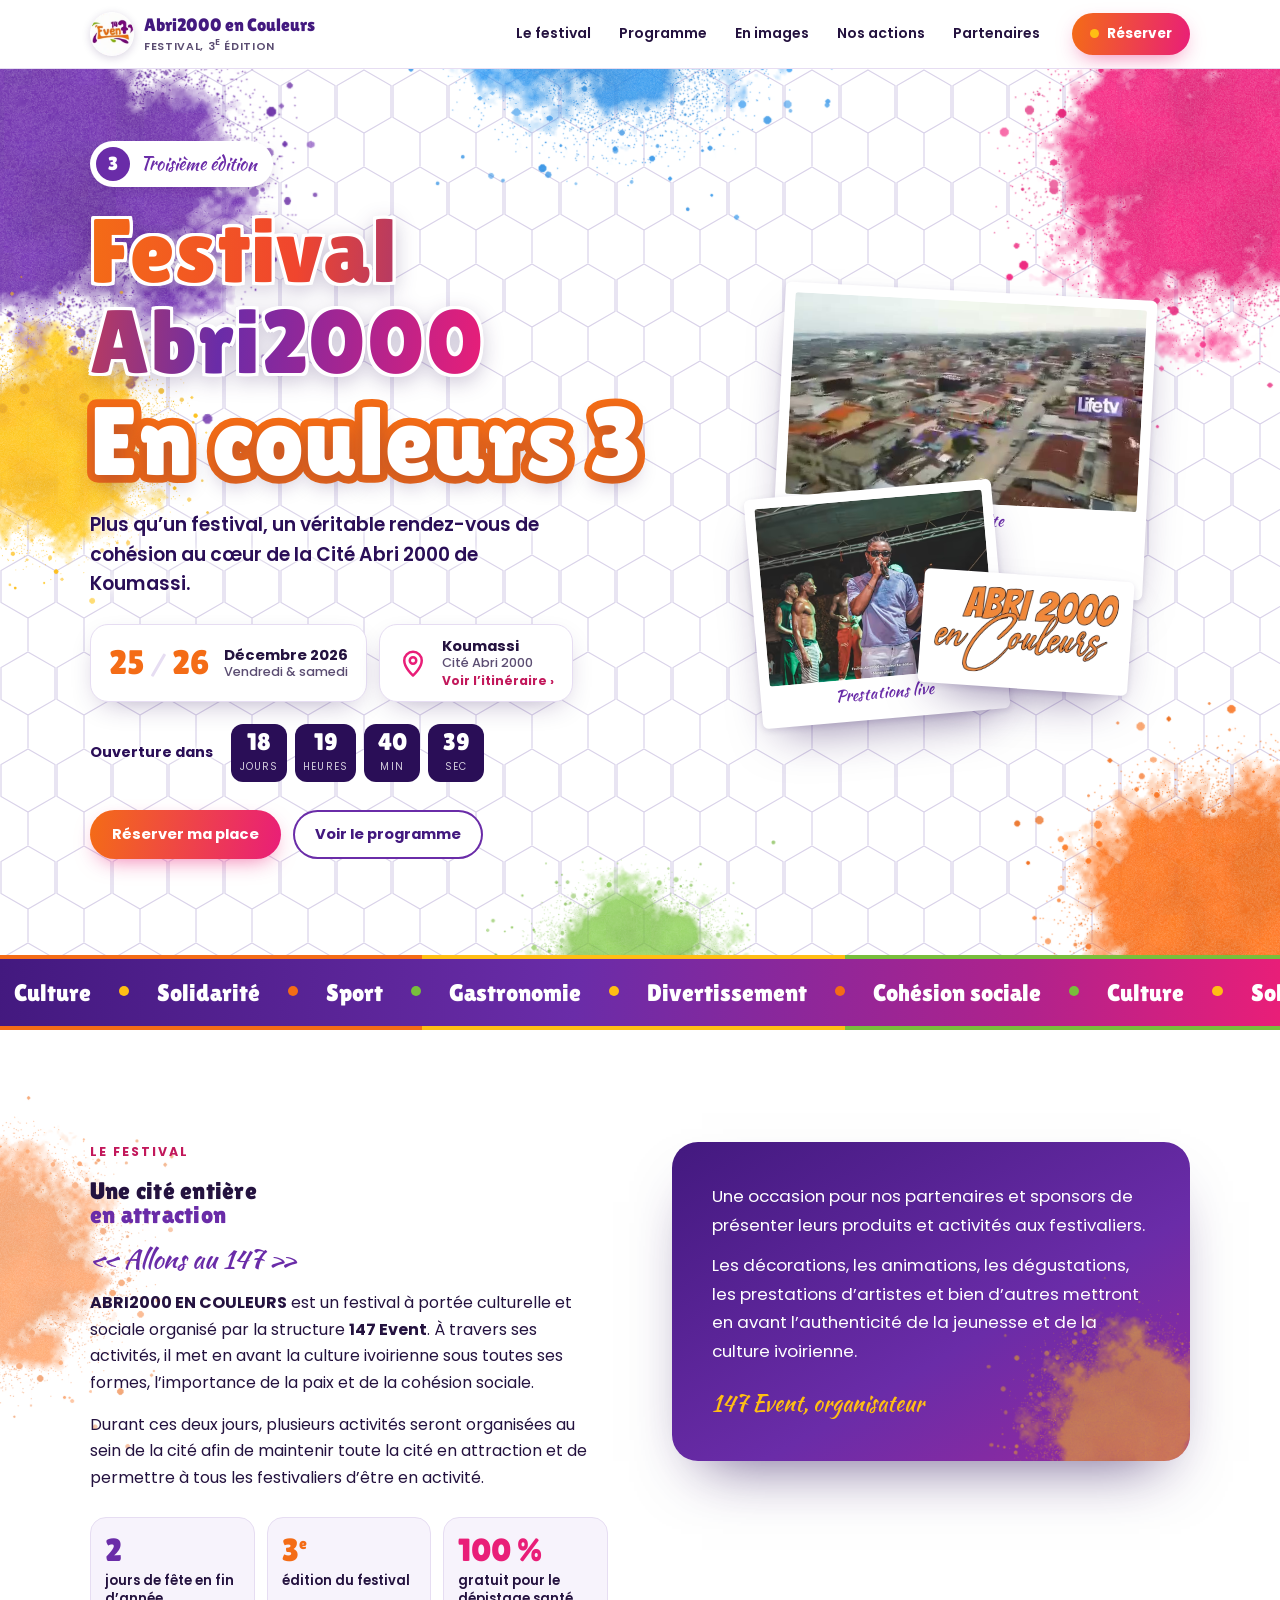
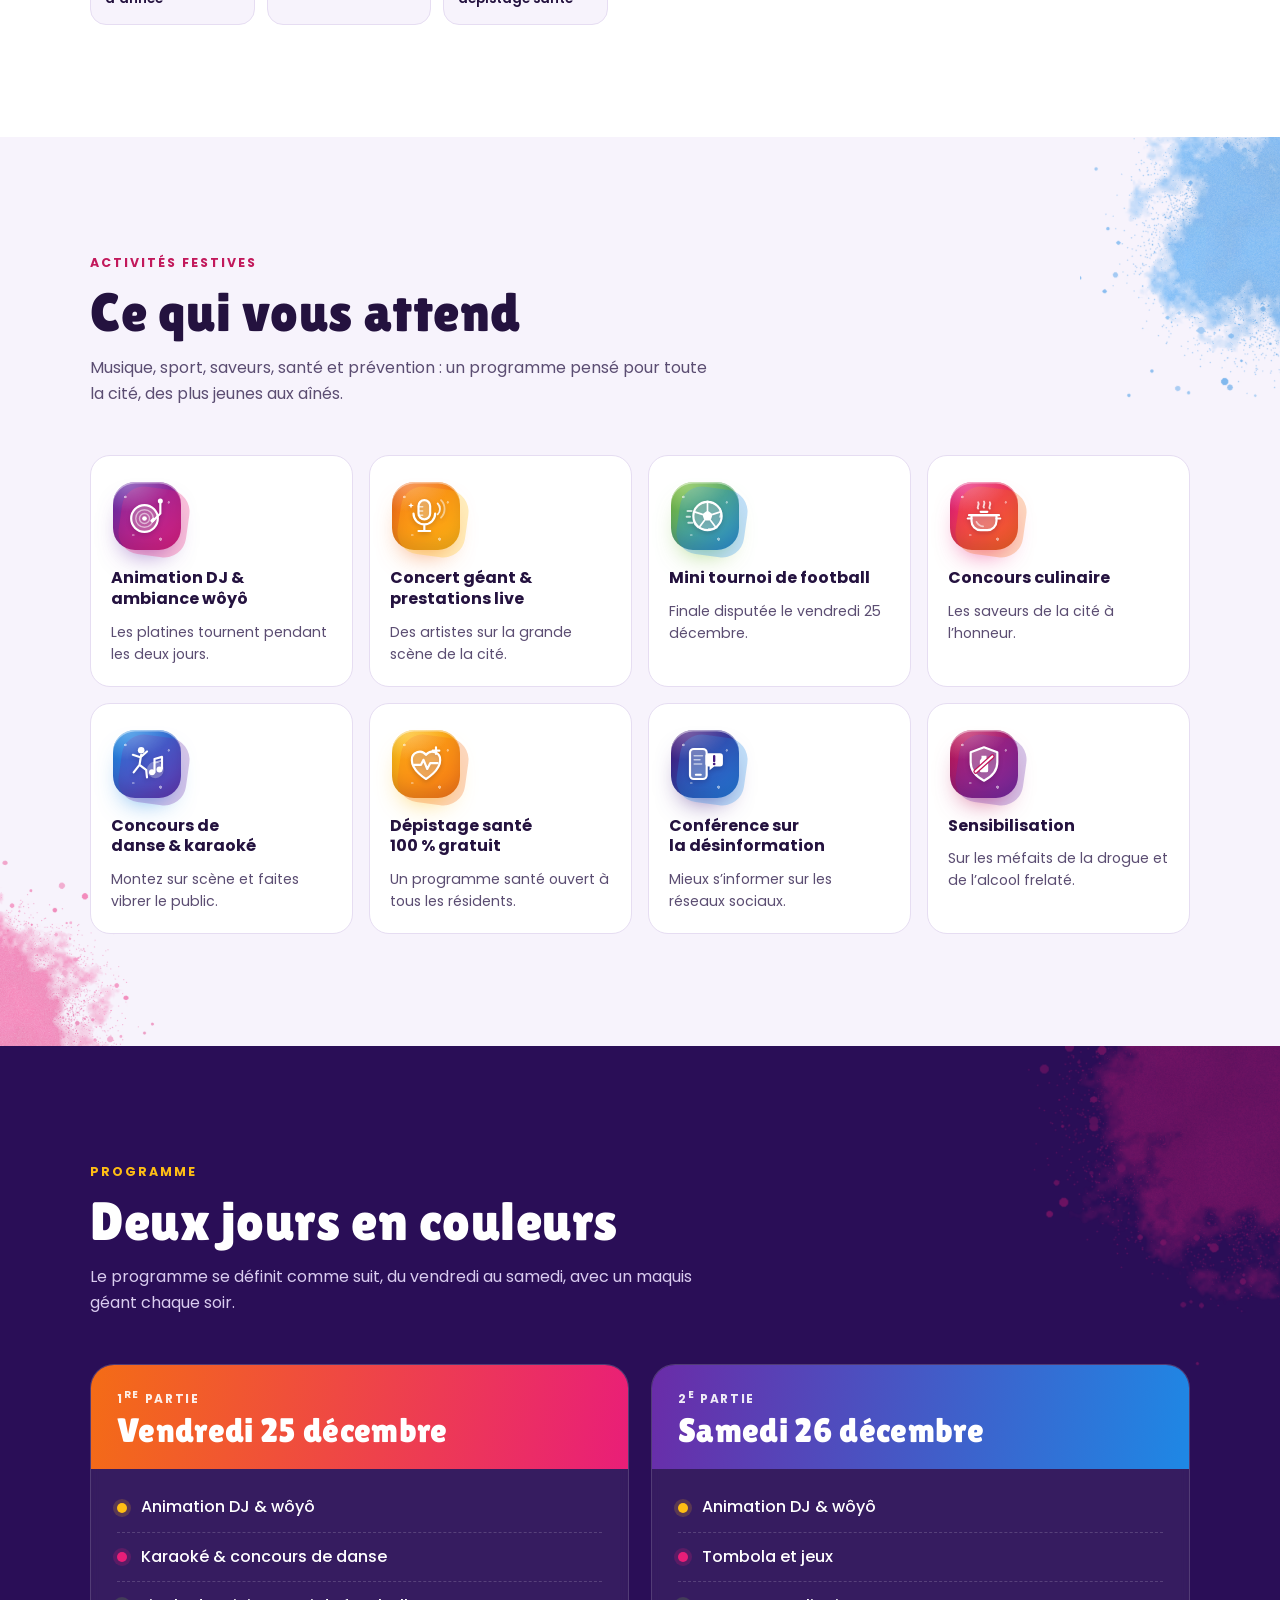
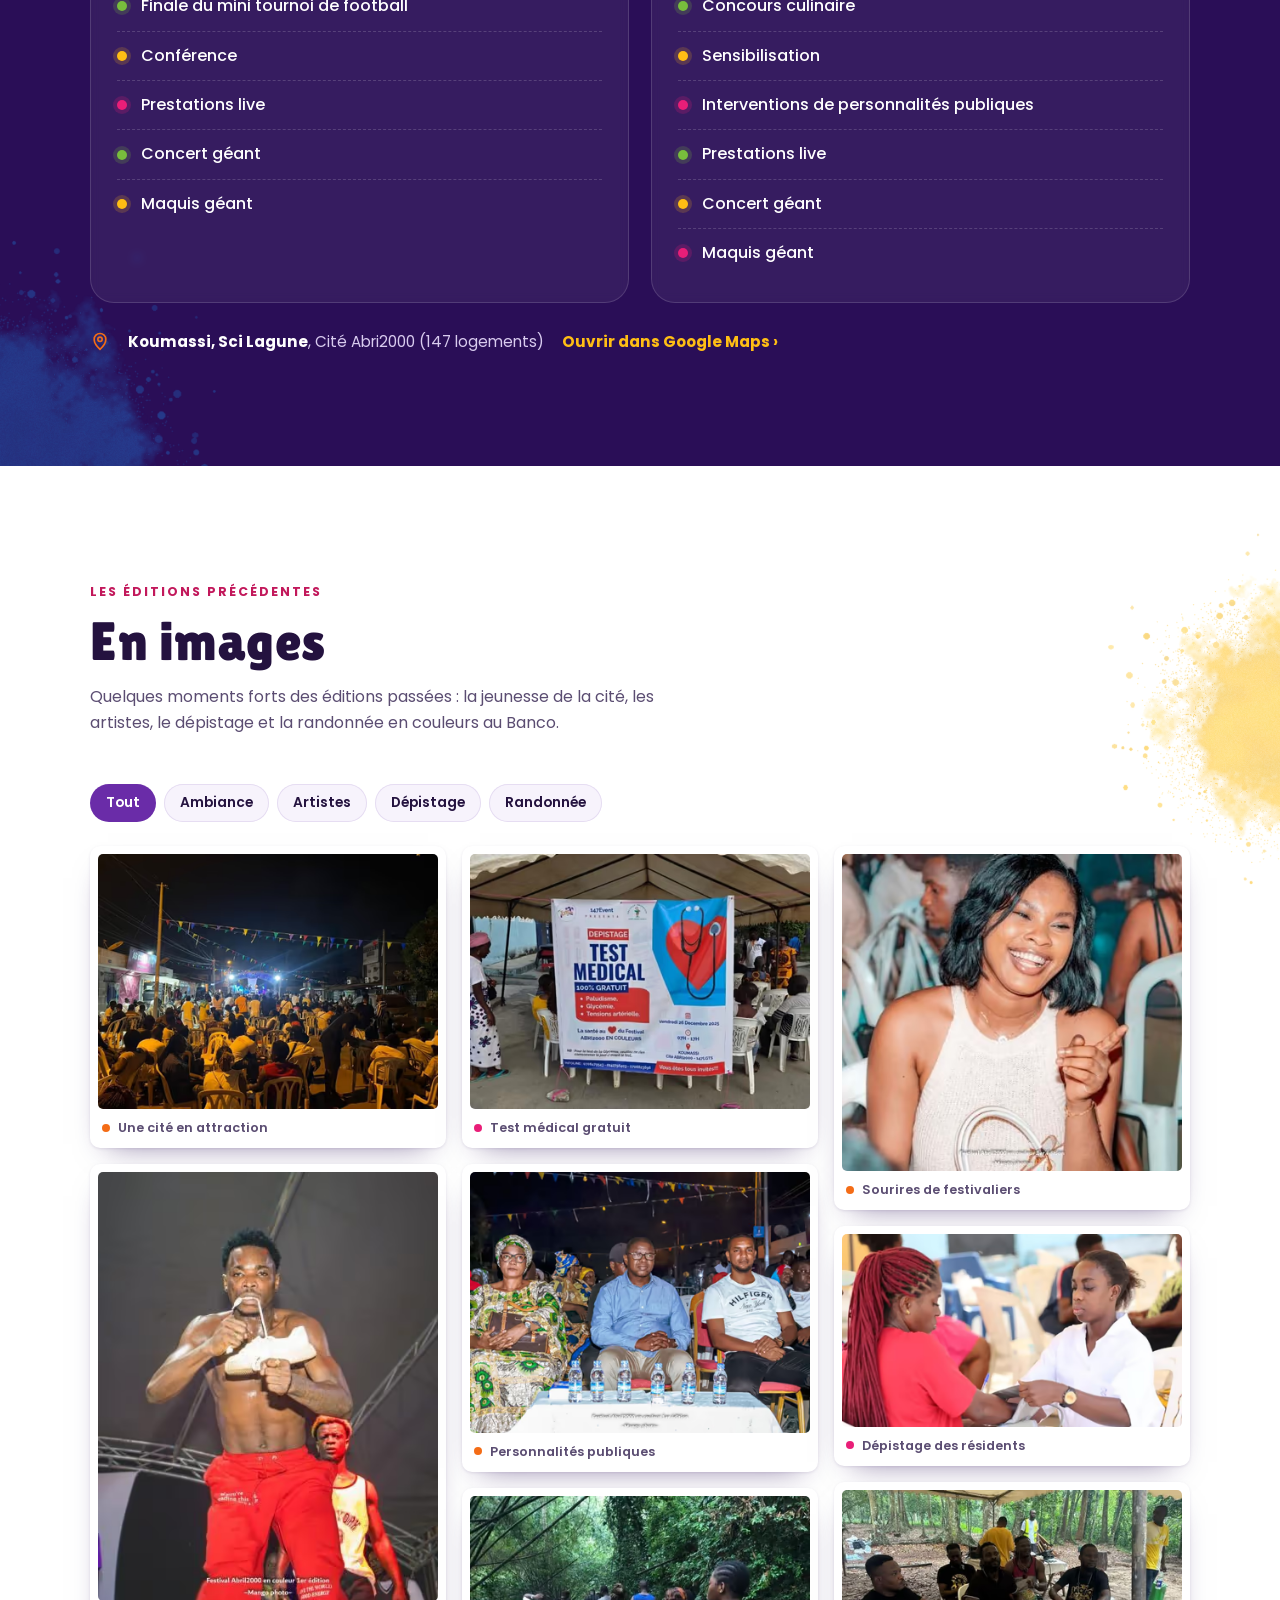
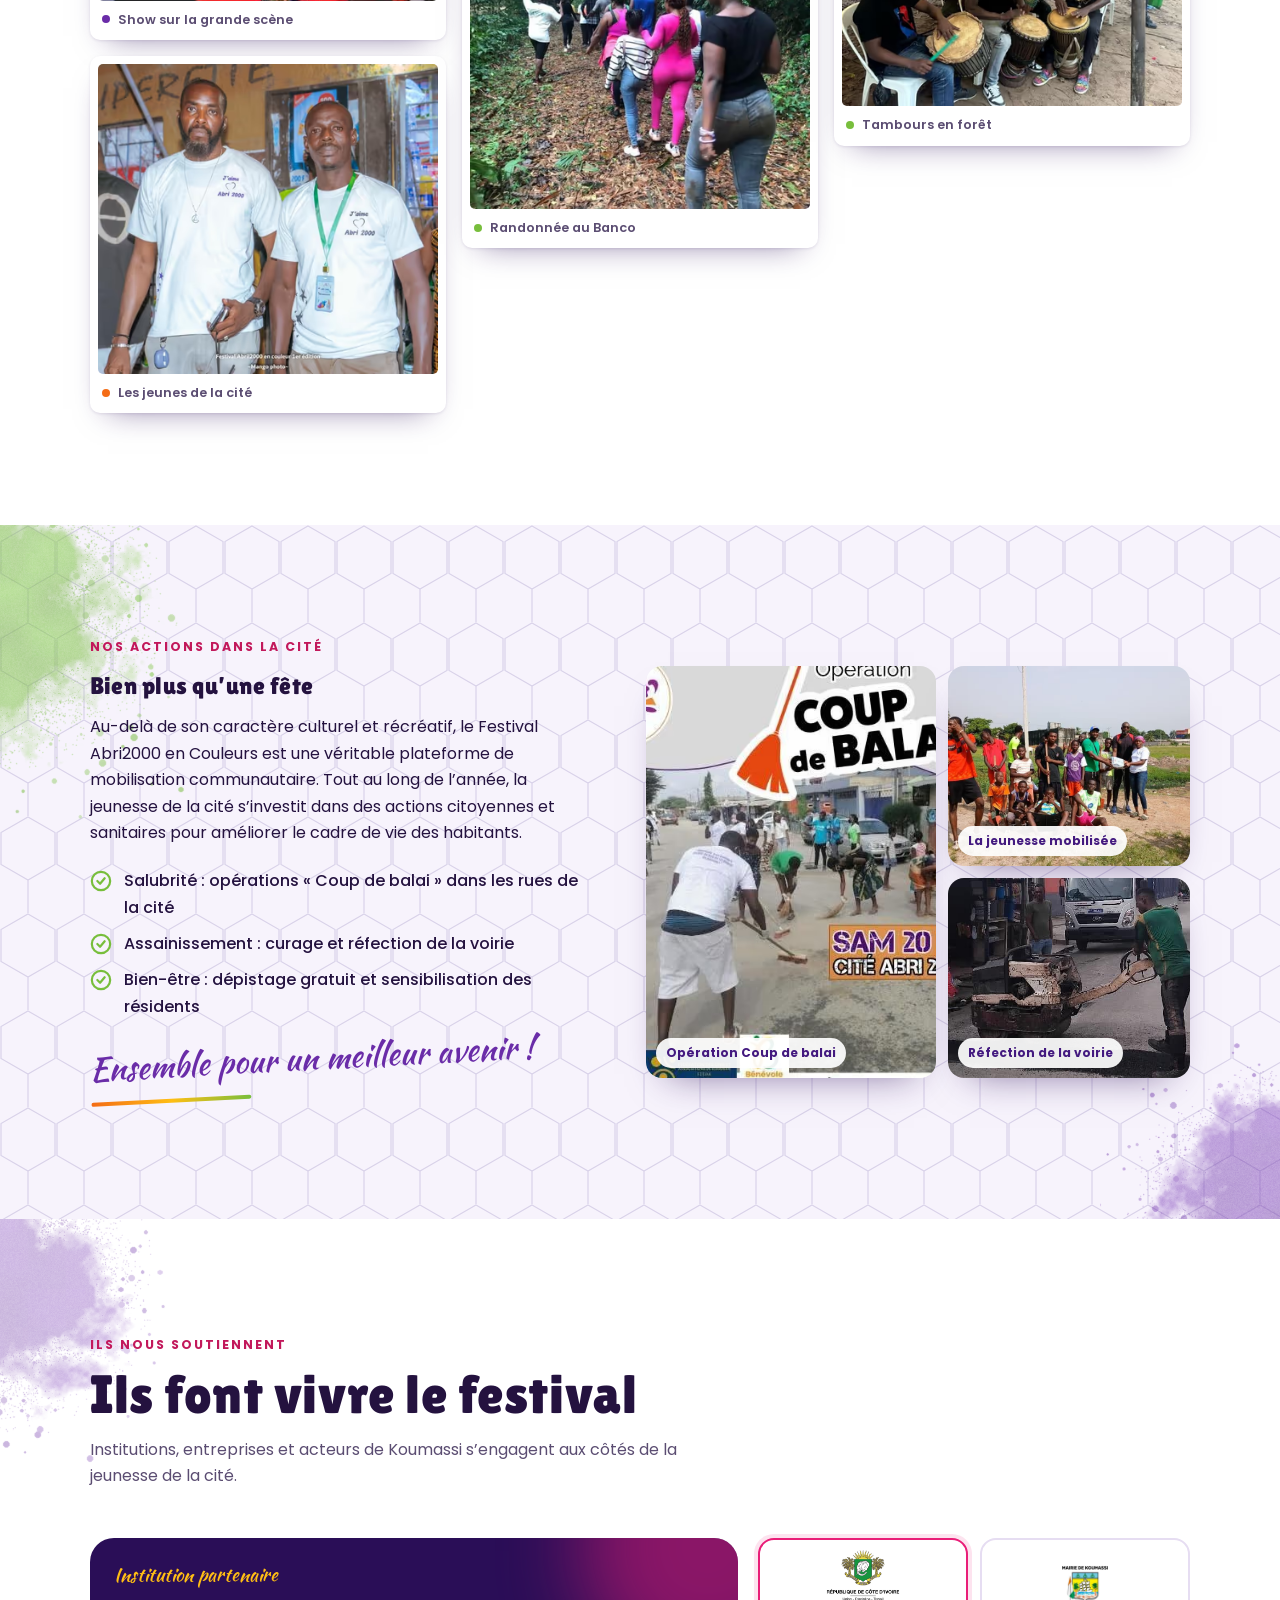
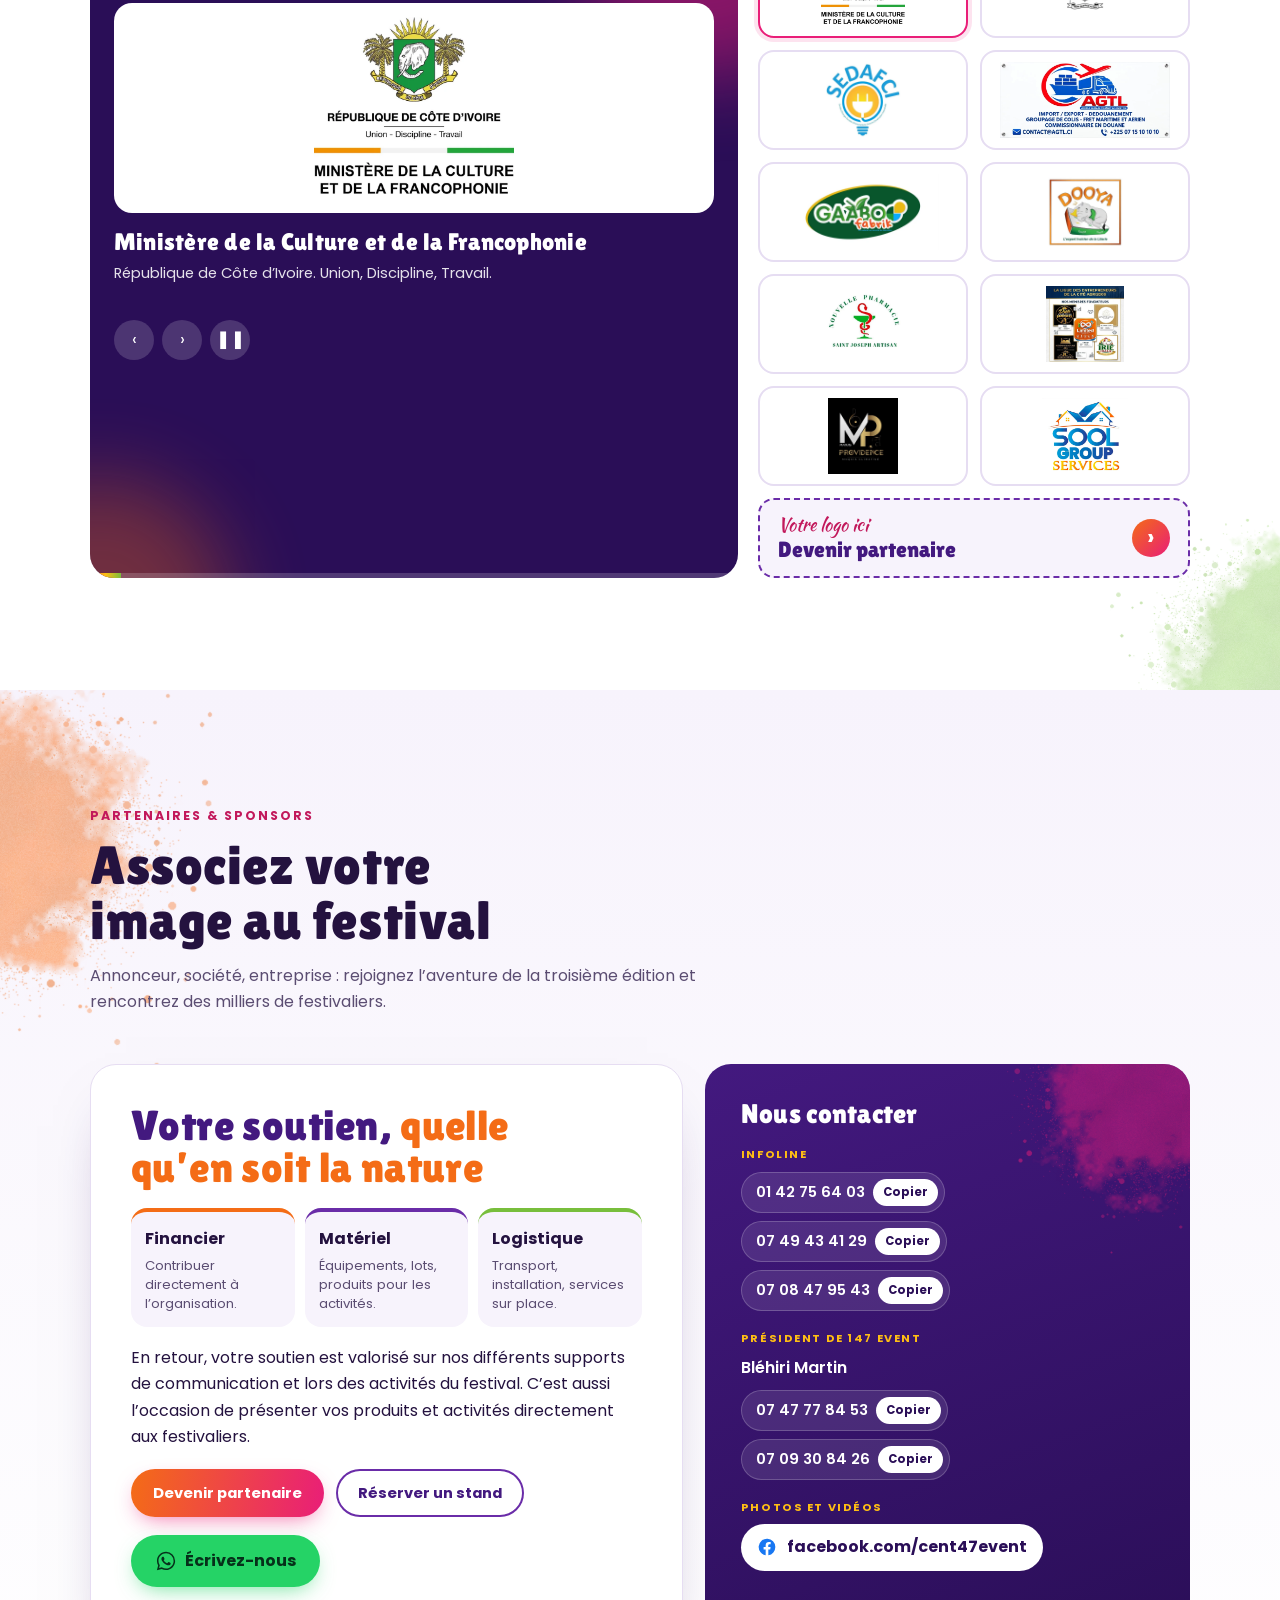
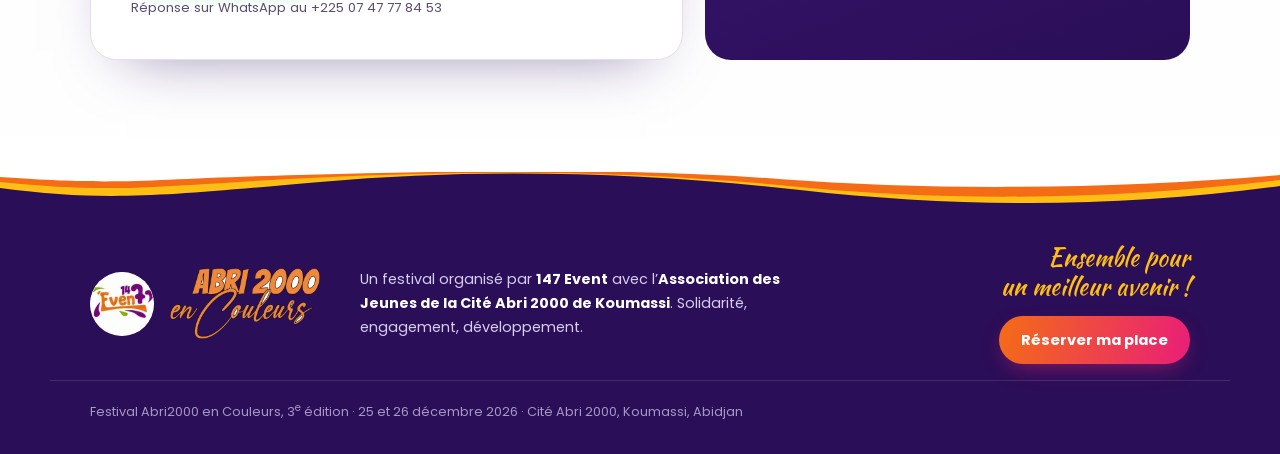
==== index.html @ 9f6d6be3 "Nouveau partenaire : SOOL Group Services Co-Authored-By: Claude Sonnet 5.5 <noreply@anthropic.com>" ====
<!doctype html>
<html lang="fr">
<head>
<meta charset="utf-8">
<meta name="viewport" content="width=device-width, initial-scale=1, viewport-fit=cover">
<title>Festival Abri2000 en Couleurs 3 | 25 et 26 décembre 2026, Koumassi</title>
<meta name="description" content="Festival Abri2000 en Couleurs, 3e édition : les 25 et 26 décembre 2026 à la Cité Abri 2000 de Koumassi. Concerts, DJ, football, concours culinaire, dépistage gratuit. Organisé par 147 Event.">
<meta name="theme-color" content="#2A0E57">
<link rel="canonical" href="https://abri2000encouleurs.org/">
<link rel="icon" href="favicon.ico" sizes="any">
<link rel="icon" type="image/png" sizes="32x32" href="favicon-32.png">
<link rel="apple-touch-icon" href="apple-touch-icon.png">
<meta property="og:type" content="website">
<meta property="og:locale" content="fr_FR">
<meta property="og:site_name" content="Festival Abri2000 en Couleurs">
<meta property="og:url" content="https://abri2000encouleurs.org/">
<meta property="og:title" content="Festival Abri2000 en Couleurs 3">
<meta property="og:description" content="25 et 26 décembre 2026, Cité Abri 2000, Koumassi. Plus qu’un festival, un véritable rendez-vous de cohésion.">
<meta property="og:image" content="https://abri2000encouleurs.org/og-image.jpg">
<meta property="og:image:width" content="1200">
<meta property="og:image:height" content="630">
<meta property="og:image:alt" content="Festival Abri2000 en Couleurs 3, les 25 et 26 décembre 2026 à Koumassi">
<meta name="twitter:card" content="summary_large_image">
<meta name="twitter:image" content="https://abri2000encouleurs.org/og-image.jpg">
<link rel="preload" as="image" href="assets/img/poudre-violet.avif" type="image/avif" fetchpriority="high">
<link rel="preload" href="assets/fonts/lilita-one-latin.woff2" as="font" type="font/woff2" crossorigin>
<script type="application/ld+json">
{
  "@context": "https://schema.org",
  "@type": "Event",
  "name": "Festival Abri2000 en Couleurs 3",
  "description": "Troisième édition du festival culturel et social de la Cité Abri 2000 de Koumassi : animation DJ, concert géant, mini tournoi de football, concours culinaire, dépistage santé gratuit, sensibilisation.",
  "startDate": "2026-12-25T00:00:00+00:00",
  "endDate": "2026-12-26T23:59:00+00:00",
  "eventStatus": "https://schema.org/EventScheduled",
  "eventAttendanceMode": "https://schema.org/OfflineEventAttendanceMode",
  "inLanguage": "fr",
  "url": "https://abri2000encouleurs.org/",
  "image": ["https://abri2000encouleurs.org/og-image.jpg", "https://abri2000encouleurs.org/assets/img/hero-foule.jpg"],
  "location": {
    "@type": "Place",
    "name": "Cité Abri 2000 (147 logements)",
    "hasMap": "https://maps.app.goo.gl/ezuLBU18LiKTqTJx5?g_st=atm",
    "address": {
      "@type": "PostalAddress",
      "streetAddress": "Sci Lagune, Cité Abri2000 (147 logements)",
      "addressLocality": "Koumassi, Abidjan",
      "addressCountry": "CI"
    }
  },
  "organizer": [
    {"@type": "Organization", "name": "147 Event", "url": "https://facebook.com/cent47event", "telephone": "+2250747778453"},
    {"@type": "Organization", "name": "Association des Jeunes de la Cité Abri 2000 de Koumassi"}
  ]
}
</script>
<link rel="stylesheet" href="assets/css/style.css?v=20261020">
</head>
<body>
<nav class="nav" aria-label="Navigation principale">
  <div class="enveloppe">
    <a class="marque" href="#accueil">
      <img src="assets/img/logo-147event-128.webp" alt="Logo 147 Event" width="44" height="44">
      <span>Abri2000 en Couleurs<small>Festival, 3<sup>e</sup> édition</small></span>
    </a>
    <div class="liens">
      <a href="#festival">Le festival</a>
      <a href="#programme">Programme</a>
      <a href="#images">En images</a>
      <a href="#actions">Nos actions</a>
      <a href="#soutiens">Partenaires</a>
    </div>
    <a class="bouton b-chaud b-reserver" href="#reserver" data-reserver><span class="point" aria-hidden="true"></span>Réserver</a>
    <button type="button" class="menu-burger" id="menu-burger" aria-label="Ouvrir le menu" aria-expanded="false" aria-controls="menu-mobile"><span></span><span></span><span></span></button>
  </div>
  <div class="menu-mobile" id="menu-mobile" hidden>
    <a href="#festival">Le festival</a>
    <a href="#programme">Programme</a>
    <a href="#images">En images</a>
    <a href="#actions">Nos actions</a>
    <a href="#soutiens">Partenaires</a>
  </div>
</nav>

<main>
<!-- ================= OUVERTURE ================= -->
<header class="ouverture hex" id="accueil">
  <div class="poudre p-violet" style="--t:560px;left:-220px;top:-180px"></div>
  <div class="poudre p-jaune" style="--t:340px;left:-120px;top:200px"></div>
  <div class="poudre p-bleu" style="--t:460px;left:30%;top:-300px;--o:.85"></div>
  <div class="poudre p-rose" style="--t:520px;right:-200px;top:-160px"></div>
  <div class="poudre p-orange" style="--t:480px;right:-200px;bottom:-200px"></div>
  <div class="poudre p-vert" style="--t:300px;left:38%;bottom:-170px;--o:.8"></div>

  <div class="enveloppe">
    <div class="gauche">
      <div class="edition"><b>3</b><span>Troisième édition</span></div>
      <h1>
        <span class="l1"><span class="degrade">Festival Abri2000</span></span>
        <span class="l2">En couleurs&nbsp;3</span>
      </h1>
      <p class="accroche">Plus qu’un festival, un véritable rendez-vous de cohésion au cœur de la Cité Abri 2000 de Koumassi.</p>
      <div class="quand">
        <div class="carte-date">
          <div class="jours">25<i>/</i>26</div>
          <div class="mois">Décembre 2026<small>Vendredi &amp; samedi</small></div>
        </div>
        <a class="carte-date carte-lieu" href="https://maps.app.goo.gl/ezuLBU18LiKTqTJx5?g_st=atm" target="_blank" rel="noopener" aria-label="Koumassi, Cité Abri 2000, voir l’itinéraire sur Google Maps">
          <svg aria-hidden="true" viewBox="0 0 24 24" width="30" height="30" fill="none" stroke="#E91E78" stroke-width="2" stroke-linecap="round" stroke-linejoin="round"><path d="M12 22s7-6.2 7-12a7 7 0 1 0-14 0c0 5.8 7 12 7 12z"/><circle cx="12" cy="10" r="2.6"/></svg>
          <div class="mois">Koumassi<small>Cité Abri 2000</small><span class="itineraire">Voir l’itinéraire ›</span></div>
        </a>
      </div>
      <div class="rebours" id="rebours" aria-live="polite">
        <span>Ouverture dans</span>
        <ol>
          <li><b data-u="j">0</b><span>jours</span></li>
          <li><b data-u="h">0</b><span>heures</span></li>
          <li><b data-u="m">0</b><span>min</span></li>
          <li><b data-u="s">0</b><span>sec</span></li>
        </ol>
      </div>
      <div class="actions-ouverture">
        <a class="bouton b-chaud" href="#reserver" data-reserver>Réserver ma place</a>
        <a class="bouton b-clair" href="#programme">Voir le programme</a>
      </div>
    </div>

    <div class="tirages" aria-hidden="false">
      <figure class="tirage t1">
        <video class="video-tirage" src="assets/video/festival-ambiance.mp4" poster="assets/video/festival-ambiance-poster.jpg" width="626" height="360" autoplay muted loop playsinline preload="auto" disablepictureinpicture aria-label="La Cité Abri 2000 de Koumassi en images"></video>
        <figcaption>La cité en fête</figcaption>
      </figure>
      <figure class="tirage t2">
        <picture><source type="image/avif" srcset="assets/img/artiste-scene-400.avif 400w, assets/img/artiste-scene-800.avif 800w, assets/img/artiste-scene-1080.avif 1080w" sizes="(max-width: 480px) 60vw, 320px"><source type="image/webp" srcset="assets/img/artiste-scene-400.webp 400w, assets/img/artiste-scene-800.webp 800w, assets/img/artiste-scene-1080.webp 1080w" sizes="(max-width: 480px) 60vw, 320px"><img decoding="async" src="assets/img/artiste-scene.jpg" alt="Un artiste en prestation live sur la scène du festival" width="1080" height="810" loading="lazy"></picture>
        <figcaption>Prestations live</figcaption>
      </figure>
      <figure class="tirage t3">
        <img src="assets/img/logo-abri2000-480.webp" alt="Logo Abri 2000 en Couleurs" width="480" height="228" loading="lazy" decoding="async">
      </figure>
    </div>
  </div>
</header>

<div class="bandeau" aria-label="Les valeurs du festival">
  <div class="piste">
    <p><span>Culture</span><span>Solidarité</span><span>Sport</span><span>Gastronomie</span><span>Divertissement</span><span>Cohésion sociale</span></p>
    <p aria-hidden="true"><span>Culture</span><span>Solidarité</span><span>Sport</span><span>Gastronomie</span><span>Divertissement</span><span>Cohésion sociale</span></p>
  </div>
</div>

<!-- ================= LE FESTIVAL ================= -->
<section class="bloc festival" id="festival">
  <div class="poudre p-orange" style="--t:380px;left:-200px;top:40px;--o:.6"></div>
  <div class="enveloppe">
    <div class="texte">
      <span class="surtitre">Le festival</span>
      <h2>Une cité entière<br><span style="color:var(--violet)">en attraction</span></h2>
      <p class="nom-evenement">« Allons au 147 »</p>
      <p><strong>ABRI2000 EN COULEURS</strong> est un festival à portée culturelle et sociale organisé par la structure <strong>147 Event</strong>. À travers ses activités, il met en avant la culture ivoirienne sous toutes ses formes, l’importance de la paix et de la cohésion sociale.</p>
      <p>Durant ces deux jours, plusieurs activités seront organisées au sein de la cité afin de maintenir toute la cité en attraction et de permettre à tous les festivaliers d’être en activité.</p>
      <div class="reperes">
        <div class="repere"><b>2</b><span>jours de fête en fin d’année</span></div>
        <div class="repere"><b>3<sup style="font-size:.5em">e</sup></b><span>édition du festival</span></div>
        <div class="repere"><b>100&nbsp;%</b><span>gratuit pour le dépistage santé</span></div>
      </div>
    </div>
    <aside class="citation">
      <div class="poudre p-jaune"></div>
      <blockquote>
        <p>Une occasion pour nos partenaires et sponsors de présenter leurs produits et activités aux festivaliers.</p>
        <p>Les décorations, les animations, les dégustations, les prestations d’artistes et bien d’autres mettront en avant l’authenticité de la jeunesse et de la culture ivoirienne.</p>
      </blockquote>
      <cite>147 Event, organisateur</cite>
    </aside>
  </div>
</section>

<!-- ================= ACTIVITÉS ================= -->
<section class="bloc activites hex" id="activites">
  <div class="poudre p-bleu" style="--t:420px;right:-220px;top:-120px;--o:.55"></div>
  <div class="poudre p-rose" style="--t:360px;left:-200px;bottom:-160px;--o:.5"></div>
  <div class="enveloppe">
    <div class="entete">
      <span class="surtitre">Activités festives</span>
      <h2>Ce qui vous attend</h2>
      <p>Musique, sport, saveurs, santé et prévention : un programme pensé pour toute la cité, des plus jeunes aux aînés.</p>
    </div>
    <div class="grille-activites">
      <article class="activite"><div class="pastille" style="--c1:var(--violet);--c2:var(--rose)"><svg viewBox="0 0 48 48" aria-hidden="true"><circle cx="21" cy="27" r="16" fill="#fff" fill-opacity=".28"/><circle cx="21" cy="27" r="16" fill="none" stroke="#fff" stroke-width="2.6" stroke-linecap="round" stroke-linejoin="round"/><circle cx="21" cy="27" r="10.5" fill="none" stroke="#fff" stroke-opacity=".55" stroke-width="1.6"/><circle cx="21" cy="27" r="6" fill="none" stroke="#fff" stroke-opacity=".55" stroke-width="1.6"/><circle cx="21" cy="27" r="2.8" fill="#fff"/><path d="M40 6v15l-9 9" fill="none" stroke="#fff" stroke-width="2.6" stroke-linecap="round" stroke-linejoin="round"/><circle cx="40" cy="6" r="3" fill="#fff"/><rect x="28" y="27" width="6" height="4" rx="1.2" transform="rotate(-45 31 29)" fill="#fff"/></svg></div><h3>Animation DJ &amp; ambiance wôyô</h3><p>Les platines tournent pendant les deux jours.</p></article>
      <article class="activite"><div class="pastille" style="--c1:var(--orange);--c2:var(--jaune)"><svg viewBox="0 0 48 48" aria-hidden="true"><rect x="15" y="5" width="14" height="23" rx="7" fill="#fff" fill-opacity=".28"/><rect x="15" y="5" width="14" height="23" rx="7" fill="none" stroke="#fff" stroke-width="2.6" stroke-linecap="round" stroke-linejoin="round"/><path d="M15 13h5M15 18h5M15 23h5" stroke="#fff" stroke-opacity=".7" stroke-width="1.8" stroke-linecap="round"/><path d="M9 21a13 13 0 0 0 26 0M22 34v8M15 42h14" fill="none" stroke="#fff" stroke-width="2.6" stroke-linecap="round" stroke-linejoin="round"/><path d="M38 9a9 9 0 0 1 0 13" fill="none" stroke="#fff" stroke-width="2.2" stroke-linecap="round" stroke-opacity=".85"/><path d="M42 5a15 15 0 0 1 0 21" fill="none" stroke="#fff" stroke-width="2.2" stroke-linecap="round" stroke-opacity=".5"/><path d="M6 8l1 2.4 2.4 1-2.4 1L6 15l-1-2.6-2.4-1 2.4-1z" fill="#fff"/></svg></div><h3>Concert géant &amp; prestations live</h3><p>Des artistes sur la grande scène de la cité.</p></article>
      <article class="activite"><div class="pastille" style="--c1:var(--vert);--c2:var(--bleu)"><svg viewBox="0 0 48 48" aria-hidden="true"><circle cx="27" cy="24" r="17" fill="#fff" fill-opacity=".28"/><path d="M27 17.5l6.2 4.5-2.4 7.3h-7.6l-2.4-7.3z" fill="#fff"/><path d="M27 17.5V7.6M33.2 22l9.3-3M30.8 29.3l5.8 8M23.2 29.3l-5.8 8M20.8 22l-9.3-3" fill="none" stroke="#fff" stroke-width="2" stroke-linecap="round"/><path d="M22 7.9l5-1.5 5 1.5M41.6 15l1.9 5-1.4 5.1M38.4 37.7l-4.8 2.3-5.2-.4M15.6 37.7l-3.7-3.8-1.6-4.9" fill="none" stroke="#fff" stroke-width="2" stroke-linecap="round" stroke-opacity=".8"/><circle cx="27" cy="24" r="17" fill="none" stroke="#fff" stroke-width="2.6" stroke-linecap="round" stroke-linejoin="round"/><path d="M3 18h5M2 25h4M4 32h5" stroke="#fff" stroke-width="2.4" stroke-linecap="round" stroke-opacity=".7"/></svg></div><h3>Mini tournoi de football</h3><p>Finale disputée le vendredi 25 décembre.</p></article>
      <article class="activite"><div class="pastille" style="--c1:var(--rose);--c2:var(--orange)"><svg viewBox="0 0 48 48" aria-hidden="true"><path d="M9 23h30v7a11 11 0 0 1-11 11h-8A11 11 0 0 1 9 30z" fill="#fff" fill-opacity=".28"/><path d="M9 23h30v7a11 11 0 0 1-11 11h-8A11 11 0 0 1 9 30z" fill="none" stroke="#fff" stroke-width="2.6" stroke-linecap="round" stroke-linejoin="round"/><path d="M6 23h36M9 27H4.5M39 27h4.5M20 19h8" fill="none" stroke="#fff" stroke-width="2.6" stroke-linecap="round" stroke-linejoin="round"/><path d="M17 15c-2.2-2.2 2.2-4.2 0-7.4M24 14c-2.2-2.2 2.2-4.2 0-7.4M31 15c-2.2-2.2 2.2-4.2 0-7.4" fill="none" stroke="#fff" stroke-width="2.2" stroke-linecap="round" stroke-opacity=".8"/><path d="M15 31c1.5 3 4 5 8 5.5" fill="none" stroke="#fff" stroke-opacity=".6" stroke-width="2" stroke-linecap="round"/></svg></div><h3>Concours culinaire</h3><p>Les saveurs de la cité à l’honneur.</p></article>
      <article class="activite"><div class="pastille" style="--c1:var(--bleu);--c2:var(--violet)"><svg viewBox="0 0 48 48" aria-hidden="true"><circle cx="34" cy="31" r="10" fill="#fff" fill-opacity=".28"/><circle cx="17" cy="7.5" r="4" fill="#fff"/><path d="M17 13l-2 12-7 9M15 25l8 6 1 9M7 13l9 3 8-7" fill="none" stroke="#fff" stroke-width="2.6" stroke-linecap="round" stroke-linejoin="round"/><path d="M33 34V18l9-2.5v14" fill="none" stroke="#fff" stroke-width="2.6" stroke-linecap="round" stroke-linejoin="round"/><circle cx="30" cy="34" r="3.6" fill="#fff"/><circle cx="39" cy="30.5" r="3.6" fill="#fff"/><path d="M33 22.5l9-2.5" stroke="#fff" stroke-width="2.2" stroke-opacity=".6" stroke-linecap="round"/></svg></div><h3>Concours de danse &amp; karaoké</h3><p>Montez sur scène et faites vibrer le public.</p></article>
      <article class="activite"><div class="pastille" style="--c1:var(--jaune);--c2:var(--orange)"><svg viewBox="0 0 48 48" aria-hidden="true"><path d="M24 42S7 32 7 19.5A9.5 9.5 0 0 1 24 13a9.5 9.5 0 0 1 17 6.5C41 32 24 42 24 42z" fill="#fff" fill-opacity=".28"/><path d="M24 42S7 32 7 19.5A9.5 9.5 0 0 1 24 13a9.5 9.5 0 0 1 17 6.5C41 32 24 42 24 42z" fill="none" stroke="#fff" stroke-width="2.6" stroke-linecap="round" stroke-linejoin="round"/><path d="M10 25h8l3-6 4.5 11 3.5-7h9" fill="none" stroke="#fff" stroke-width="2.6" stroke-linecap="round" stroke-linejoin="round"/><path d="M36 4v8M32 8h8" stroke="#fff" stroke-width="2.6" stroke-linecap="round"/></svg></div><h3>Dépistage santé 100&nbsp;% gratuit</h3><p>Un programme santé ouvert à tous les résidents.</p></article>
      <article class="activite"><div class="pastille" style="--c1:var(--violet-profond);--c2:var(--bleu)"><svg viewBox="0 0 48 48" aria-hidden="true"><rect x="6" y="6" width="20" height="36" rx="4.5" fill="#fff" fill-opacity=".28"/><rect x="6" y="6" width="20" height="36" rx="4.5" fill="none" stroke="#fff" stroke-width="2.6" stroke-linecap="round" stroke-linejoin="round"/><path d="M13 37h6" stroke="#fff" stroke-width="2.4" stroke-linecap="round"/><path d="M11 14h10M11 19h7M11 24h9" stroke="#fff" stroke-opacity=".6" stroke-width="1.8" stroke-linecap="round"/><path d="M28 11h14a3.5 3.5 0 0 1 3.5 3.5v9A3.5 3.5 0 0 1 42 27h-7l-5.5 4.5V27H28a3.5 3.5 0 0 1-3.5-3.5v-9A3.5 3.5 0 0 1 28 11z" fill="#fff"/><path d="M35 14.5v6" style="stroke:var(--c1)" stroke-width="2.8" stroke-linecap="round"/><circle cx="35" cy="24" r="1.6" style="fill:var(--c1)"/></svg></div><h3>Conférence sur la désinformation</h3><p>Mieux s’informer sur les réseaux sociaux.</p></article>
      <article class="activite"><div class="pastille" style="--c1:#C2185B;--c2:var(--violet)"><svg viewBox="0 0 48 48" aria-hidden="true"><path d="M24 4l16 6v12c0 10.5-7 17.5-16 22-9-4.5-16-11.5-16-22V10z" fill="#fff" fill-opacity=".28"/><path d="M24 4l16 6v12c0 10.5-7 17.5-16 22-9-4.5-16-11.5-16-22V10z" fill="none" stroke="#fff" stroke-width="2.6" stroke-linecap="round" stroke-linejoin="round"/><path d="M21 14h6v3l2 3v12a2 2 0 0 1-2 2h-6a2 2 0 0 1-2-2V20l2-3z" fill="#fff"/><path d="M14 33L34 15" stroke="#fff" stroke-width="5.5" stroke-linecap="round" style="stroke:var(--c1)"/><path d="M14 33L34 15" stroke="#fff" stroke-width="2.6" stroke-linecap="round"/></svg></div><h3>Sensibilisation</h3><p>Sur les méfaits de la drogue et de l’alcool frelaté.</p></article>
    </div>
  </div>
</section>

<!-- ================= PROGRAMME ================= -->
<section class="bloc programme" id="programme">
  <div class="poudre p-rose" style="--t:520px;right:-240px;top:-200px;--o:.35"></div>
  <div class="poudre p-bleu" style="--t:460px;left:-240px;bottom:-220px;--o:.35"></div>
  <div class="enveloppe">
    <div class="entete">
      <span class="surtitre">Programme</span>
      <h2>Deux jours en couleurs</h2>
      <p>Le programme se définit comme suit, du vendredi au samedi, avec un maquis géant chaque soir.</p>
    </div>
    <div class="jours">
      <article class="jour">
        <header><small>1<sup>re</sup> partie</small><h3>Vendredi 25 décembre</h3></header>
        <ul>
          <li>Animation DJ &amp; wôyô</li>
          <li>Karaoké &amp; concours de danse</li>
          <li>Finale du mini tournoi de football</li>
          <li>Conférence</li>
          <li>Prestations live</li>
          <li>Concert géant</li>
          <li>Maquis géant</li>
        </ul>
      </article>
      <article class="jour">
        <header><small>2<sup>e</sup> partie</small><h3>Samedi 26 décembre</h3></header>
        <ul>
          <li>Animation DJ &amp; wôyô</li>
          <li>Tombola et jeux</li>
          <li>Concours culinaire</li>
          <li>Sensibilisation</li>
          <li>Interventions de personnalités publiques</li>
          <li>Prestations live</li>
          <li>Concert géant</li>
          <li>Maquis géant</li>
        </ul>
      </article>
    </div>
    <p class="lieu">
      <svg aria-hidden="true" viewBox="0 0 24 24" fill="none" stroke="currentColor" stroke-width="2" stroke-linecap="round" stroke-linejoin="round"><path d="M12 22s7-6.2 7-12a7 7 0 1 0-14 0c0 5.8 7 12 7 12z"/><circle cx="12" cy="10" r="2.6"/></svg>
      <span><b>Koumassi, Sci Lagune</b>, Cité Abri2000 (147 logements)</span> <a class="lien-carte" href="https://maps.app.goo.gl/ezuLBU18LiKTqTJx5?g_st=atm" target="_blank" rel="noopener">Ouvrir dans Google Maps ›</a>
    </p>
  </div>
</section>

<!-- ================= EN IMAGES ================= -->
<section class="bloc galerie" id="images">
  <div class="poudre p-jaune" style="--t:380px;right:-200px;top:60px;--o:.55"></div>
  <div class="enveloppe">
    <div class="entete">
      <span class="surtitre">Les éditions précédentes</span>
      <h2>En images</h2>
      <p>Quelques moments forts des éditions passées : la jeunesse de la cité, les artistes, le dépistage et la randonnée en couleurs au Banco.</p>
    </div>
    <div class="filtres" role="group" aria-label="Filtrer les photos">
      <button type="button" data-f="tout" aria-pressed="true">Tout</button>
      <button type="button" data-f="ambiance" aria-pressed="false">Ambiance</button>
      <button type="button" data-f="artistes" aria-pressed="false">Artistes</button>
      <button type="button" data-f="sante" aria-pressed="false">Dépistage</button>
      <button type="button" data-f="randonnee" aria-pressed="false">Randonnée</button>
    </div>
    <div class="mur" id="mur">
      <figure data-c="ambiance" style="--c:var(--orange)"><button type="button"><picture><source type="image/avif" srcset="assets/img/ambiance-nuit-400.avif 400w, assets/img/ambiance-nuit-800.avif 800w, assets/img/ambiance-nuit-917.avif 917w" sizes="(max-width: 600px) 92vw, (max-width: 1000px) 46vw, 360px"><source type="image/webp" srcset="assets/img/ambiance-nuit-400.webp 400w, assets/img/ambiance-nuit-800.webp 800w, assets/img/ambiance-nuit-917.webp 917w" sizes="(max-width: 600px) 92vw, (max-width: 1000px) 46vw, 360px"><img decoding="async" src="assets/img/ambiance-nuit.jpg" alt="La place du festival remplie de festivaliers la nuit" width="917" height="688" loading="lazy"></picture></button><figcaption>Une cité en attraction</figcaption></figure>
      <figure data-c="artistes" style="--c:var(--violet)"><button type="button"><picture><source type="image/avif" srcset="assets/img/artiste-show-400.avif 400w" sizes="(max-width: 600px) 92vw, (max-width: 1000px) 46vw, 360px"><source type="image/webp" srcset="assets/img/artiste-show-400.webp 400w" sizes="(max-width: 600px) 92vw, (max-width: 1000px) 46vw, 360px"><img decoding="async" src="assets/img/artiste-show.jpg" alt="Un artiste en spectacle torse nu sur scène" width="400" height="504" loading="lazy"></picture></button><figcaption>Show sur la grande scène</figcaption></figure>
      <figure data-c="ambiance" style="--c:var(--orange)"><button type="button"><picture><source type="image/avif" srcset="assets/img/jeunes-organisateurs-400.avif 400w, assets/img/jeunes-organisateurs-800.avif 800w, assets/img/jeunes-organisateurs-931.avif 931w" sizes="(max-width: 600px) 92vw, (max-width: 1000px) 46vw, 360px"><source type="image/webp" srcset="assets/img/jeunes-organisateurs-400.webp 400w, assets/img/jeunes-organisateurs-800.webp 800w, assets/img/jeunes-organisateurs-931.webp 931w" sizes="(max-width: 600px) 92vw, (max-width: 1000px) 46vw, 360px"><img decoding="async" src="assets/img/jeunes-organisateurs.jpg" alt="Deux jeunes organisateurs en t-shirt « J’aime Abri 2000 »" width="931" height="850" loading="lazy"></picture></button><figcaption>Les jeunes de la cité</figcaption></figure>
      <figure data-c="sante" style="--c:var(--rose)"><button type="button"><picture><source type="image/avif" srcset="assets/img/depistage-stand-400.avif 400w, assets/img/depistage-stand-787.avif 787w" sizes="(max-width: 600px) 92vw, (max-width: 1000px) 46vw, 360px"><source type="image/webp" srcset="assets/img/depistage-stand-400.webp 400w, assets/img/depistage-stand-787.webp 787w" sizes="(max-width: 600px) 92vw, (max-width: 1000px) 46vw, 360px"><img decoding="async" src="assets/img/depistage-stand.jpg" alt="Le stand de test médical gratuit sous une tente" width="787" height="590" loading="lazy"></picture></button><figcaption>Test médical gratuit</figcaption></figure>
      <figure data-c="ambiance" style="--c:var(--orange)"><button type="button"><picture><source type="image/avif" srcset="assets/img/personnalites-400.avif 400w, assets/img/personnalites-800.avif 800w, assets/img/personnalites-1200.avif 1200w, assets/img/personnalites-1400.avif 1400w" sizes="(max-width: 600px) 92vw, (max-width: 1000px) 46vw, 360px"><source type="image/webp" srcset="assets/img/personnalites-400.webp 400w, assets/img/personnalites-800.webp 800w, assets/img/personnalites-1200.webp 1200w, assets/img/personnalites-1400.webp 1400w" sizes="(max-width: 600px) 92vw, (max-width: 1000px) 46vw, 360px"><img decoding="async" src="assets/img/personnalites.jpg" alt="Personnalités publiques assises au premier rang du festival" width="1400" height="1073" loading="lazy"></picture></button><figcaption>Personnalités publiques</figcaption></figure>
      <figure data-c="randonnee" style="--c:var(--vert)"><button type="button"><picture><source type="image/avif" srcset="assets/img/randonnee-banco-400.avif 400w, assets/img/randonnee-banco-731.avif 731w" sizes="(max-width: 600px) 92vw, (max-width: 1000px) 46vw, 360px"><source type="image/webp" srcset="assets/img/randonnee-banco-400.webp 400w, assets/img/randonnee-banco-731.webp 731w" sizes="(max-width: 600px) 92vw, (max-width: 1000px) 46vw, 360px"><img decoding="async" src="assets/img/randonnee-banco.jpg" alt="Les participants marchent sur un sentier en forêt du Banco" width="731" height="675" loading="lazy"></picture></button><figcaption>Randonnée au Banco</figcaption></figure>
      <figure data-c="ambiance" style="--c:var(--orange)"><button type="button"><picture><source type="image/avif" srcset="assets/img/festivaliere-400.avif 400w, assets/img/festivaliere-425.avif 425w" sizes="(max-width: 600px) 92vw, (max-width: 1000px) 46vw, 360px"><source type="image/webp" srcset="assets/img/festivaliere-400.webp 400w, assets/img/festivaliere-425.webp 425w" sizes="(max-width: 600px) 92vw, (max-width: 1000px) 46vw, 360px"><img decoding="async" src="assets/img/festivaliere.jpg" alt="Une festivalière souriante" width="425" height="396" loading="lazy"></picture></button><figcaption>Sourires de festivaliers</figcaption></figure>
      <figure data-c="sante" style="--c:var(--rose)"><button type="button"><picture><source type="image/avif" srcset="assets/img/depistage-soins-400.avif 400w, assets/img/depistage-soins-800.avif 800w, assets/img/depistage-soins-1080.avif 1080w" sizes="(max-width: 600px) 92vw, (max-width: 1000px) 46vw, 360px"><source type="image/webp" srcset="assets/img/depistage-soins-400.webp 400w, assets/img/depistage-soins-800.webp 800w, assets/img/depistage-soins-1080.webp 1080w" sizes="(max-width: 600px) 92vw, (max-width: 1000px) 46vw, 360px"><img decoding="async" src="assets/img/depistage-soins.jpg" alt="Une infirmière effectue un test auprès d’une résidente" width="1080" height="611" loading="lazy"></picture></button><figcaption>Dépistage des résidents</figcaption></figure>
      <figure data-c="randonnee" style="--c:var(--vert)"><button type="button"><picture><source type="image/avif" srcset="assets/img/randonnee-tambours-400.avif 400w, assets/img/randonnee-tambours-800.avif 800w, assets/img/randonnee-tambours-943.avif 943w" sizes="(max-width: 600px) 92vw, (max-width: 1000px) 46vw, 360px"><source type="image/webp" srcset="assets/img/randonnee-tambours-400.webp 400w, assets/img/randonnee-tambours-800.webp 800w, assets/img/randonnee-tambours-943.webp 943w" sizes="(max-width: 600px) 92vw, (max-width: 1000px) 46vw, 360px"><img decoding="async" src="assets/img/randonnee-tambours.jpg" alt="Des jeunes jouent du tambour en forêt" width="943" height="600" loading="lazy"></picture></button><figcaption>Tambours en forêt</figcaption></figure>
    </div>
  </div>
</section>

<!-- ================= ACTIONS CITOYENNES ================= -->
<section class="bloc citoyen hex" id="actions" style="background-color:var(--voile)">
  <div class="poudre p-vert" style="--t:420px;left:-220px;top:-120px;--o:.55"></div>
  <div class="poudre p-violet" style="--t:380px;right:-200px;bottom:-180px;--o:.45"></div>
  <div class="enveloppe">
    <div class="texte">
      <span class="surtitre">Nos actions dans la cité</span>
      <h2>Bien plus qu’une fête</h2>
      <p>Au-delà de son caractère culturel et récréatif, le Festival Abri2000 en Couleurs est une véritable plateforme de mobilisation communautaire. Tout au long de l’année, la jeunesse de la cité s’investit dans des actions citoyennes et sanitaires pour améliorer le cadre de vie des habitants.</p>
      <ul class="engagements">
        <li><svg aria-hidden="true" viewBox="0 0 24 24" fill="none" stroke="currentColor" stroke-width="2.4" stroke-linecap="round" stroke-linejoin="round"><circle cx="12" cy="12" r="10"/><path d="M8 12l3 3 5-6"/></svg>Salubrité : opérations « Coup de balai » dans les rues de la cité</li>
        <li><svg aria-hidden="true" viewBox="0 0 24 24" fill="none" stroke="currentColor" stroke-width="2.4" stroke-linecap="round" stroke-linejoin="round"><circle cx="12" cy="12" r="10"/><path d="M8 12l3 3 5-6"/></svg>Assainissement : curage et réfection de la voirie</li>
        <li><svg aria-hidden="true" viewBox="0 0 24 24" fill="none" stroke="currentColor" stroke-width="2.4" stroke-linecap="round" stroke-linejoin="round"><circle cx="12" cy="12" r="10"/><path d="M8 12l3 3 5-6"/></svg>Bien-être : dépistage gratuit et sensibilisation des résidents</li>
      </ul>
      <p class="devise">Ensemble pour un meilleur avenir !</p>
    </div>
    <div class="mosaique">
      <figure><picture><source type="image/avif" srcset="assets/img/coup-de-balai-400.avif 400w, assets/img/coup-de-balai-551.avif 551w" sizes="(max-width: 860px) 92vw, 560px"><source type="image/webp" srcset="assets/img/coup-de-balai-400.webp 400w, assets/img/coup-de-balai-551.webp 551w" sizes="(max-width: 860px) 92vw, 560px"><img decoding="async" src="assets/img/coup-de-balai.jpg" alt="Affiche de l’opération Coup de balai avec des jeunes qui nettoient la rue" width="551" height="513" loading="lazy"></picture><figcaption>Opération Coup de balai</figcaption></figure>
      <figure><picture><source type="image/avif" srcset="assets/img/actions-jeunes-400.avif 400w, assets/img/actions-jeunes-788.avif 788w" sizes="(max-width: 860px) 92vw, 560px"><source type="image/webp" srcset="assets/img/actions-jeunes-400.webp 400w, assets/img/actions-jeunes-788.webp 788w" sizes="(max-width: 860px) 92vw, 560px"><img decoding="async" src="assets/img/actions-jeunes.jpg" alt="Un groupe de jeunes de la cité réunis après une action" width="788" height="554" loading="lazy"></picture><figcaption>La jeunesse mobilisée</figcaption></figure>
      <figure><picture><source type="image/avif" srcset="assets/img/actions-voirie-400.avif 400w, assets/img/actions-voirie-575.avif 575w" sizes="(max-width: 860px) 92vw, 560px"><source type="image/webp" srcset="assets/img/actions-voirie-400.webp 400w, assets/img/actions-voirie-575.webp 575w" sizes="(max-width: 860px) 92vw, 560px"><img decoding="async" src="assets/img/actions-voirie.jpg" alt="Un agent étale du bitume pour réparer la chaussée" width="575" height="366" loading="lazy"></picture><figcaption>Réfection de la voirie</figcaption></figure>
    </div>
  </div>
</section>

<!-- ================= ILS NOUS SOUTIENNENT ================= -->
<section class="bloc pv" id="soutiens" aria-labelledby="pv-titre">
  <div class="poudre p-violet" style="--t:380px;left:-200px;top:-120px;--o:.35"></div>
  <div class="poudre p-vert" style="--t:360px;right:-190px;bottom:-150px;--o:.4"></div>
  <div class="enveloppe">
    <div class="entete">
      <span class="surtitre">Ils nous soutiennent</span>
      <h2 id="pv-titre">Ils font vivre le festival</h2>
      <p>Institutions, entreprises et acteurs de Koumassi s’engagent aux côtés de la jeunesse de la cité.</p>
    </div>
    <div class="pv-grille">
      <div class="pv-scene" id="pv-scene">
        <span class="pv-niveau" id="pv-niveau">Institution partenaire</span>
        <div class="pv-grand"><img id="pv-logo" src="assets/img/partenaires/culture.webp" alt="Logo Ministère de la Culture et de la Francophonie" width="640" height="581"></div>
        <div><h3 id="pv-nom">Ministère de la Culture et de la Francophonie</h3><p class="pv-desc" id="pv-desc">République de Côte d’Ivoire. Union, Discipline, Travail.</p></div>
        <div class="pv-commandes" hidden>
          <button type="button" id="pv-prec" aria-label="Partenaire précédent">‹</button>
          <button type="button" id="pv-suiv" aria-label="Partenaire suivant">›</button>
          <button type="button" id="pv-pause" aria-label="Mettre en pause">❚❚</button>
        </div>
        <div class="pv-avance" aria-hidden="true"><i id="pv-barre"></i></div>
      </div>
      <ul class="pv-liste" id="pv-liste">
        <li><button type="button" data-niveau="Institution partenaire" data-nom="Ministère de la Culture et de la Francophonie" data-desc="République de Côte d’Ivoire. Union, Discipline, Travail." data-w="640" data-h="581" aria-label="Ministère de la Culture et de la Francophonie" aria-current="true"><img src="assets/img/partenaires/culture.webp" alt="" width="640" height="581"></button></li>
        <li><button type="button" data-niveau="Institution partenaire" data-nom="Mairie de Koumassi" data-desc="Mari semper altior : toujours plus haut." data-w="640" data-h="640" aria-label="Mairie de Koumassi"><img src="assets/img/partenaires/mairie.webp" alt="" width="640" height="640" loading="lazy" decoding="async"></button></li>
        <li><button type="button" data-niveau="Partenaire du festival" data-nom="SEDAFCI" data-desc="Société d’Énergie Durable d’Automatisme, Froid et Climatisation Industrielle." data-w="640" data-h="640" aria-label="SEDAFCI"><img src="assets/img/partenaires/sedafci.webp" alt="" width="640" height="640" loading="lazy" decoding="async"></button></li>
        <li><button type="button" data-niveau="Partenaire du festival" data-nom="AGTL, Africa Global Transit &amp; Logistics" data-desc="Import, export, dédouanement, groupage de colis, fret maritime et aérien." data-w="640" data-h="287" aria-label="AGTL, Africa Global Transit et Logistics"><img src="assets/img/partenaires/agtl.webp" alt="" width="640" height="287" loading="lazy" decoding="async"></button></li>
        <li><button type="button" data-niveau="Partenaire du festival" data-nom="Gaabo Fabrik" data-desc="Le naturel au service du bien-être." data-w="640" data-h="320" aria-label="Gaabo Fabrik"><img src="assets/img/partenaires/gaabo.webp" alt="" width="640" height="320" loading="lazy" decoding="async"></button></li>
        <li><button type="button" data-niveau="Partenaire du festival" data-nom="Dooya" data-desc="L’expert ivoirien de la literie." data-w="640" data-h="640" aria-label="Dooya"><img src="assets/img/partenaires/dooya.webp" alt="" width="640" height="640" loading="lazy" decoding="async"></button></li>
        <li><button type="button" data-niveau="Partenaire du festival" data-nom="Nouvelle Pharmacie Saint Joseph Artisan" data-desc="Saint Joseph Artisan." data-w="500" data-h="500" aria-label="Nouvelle Pharmacie Saint Joseph Artisan"><img src="assets/img/partenaires/pharmacie.webp" alt="" width="500" height="500" loading="lazy" decoding="async"></button></li>
        <li><button type="button" data-niveau="Partenaire du festival" data-nom="La Ligue des Entrepreneurs de la Cité Abri2000" data-desc="Nos membres fondateurs." data-w="900" data-h="879" aria-label="La Ligue des Entrepreneurs de la Cité Abri2000"><img src="assets/img/partenaires/ligue.webp" alt="" width="900" height="879" loading="lazy" decoding="async"></button></li>
        <li><button type="button" data-niveau="Partenaire du festival" data-nom="Maquis Providence" data-desc="Maquis climatisé." data-w="640" data-h="702" aria-label="Maquis Providence"><img src="assets/img/partenaires/providence.webp" alt="" width="640" height="702" loading="lazy" decoding="async"></button></li>
        <li><button type="button" data-niveau="Partenaire du festival" data-nom="SOOL Group Services" data-desc="" data-w="640" data-h="569" aria-label="SOOL Group Services"><img src="assets/img/partenaires/sool.webp" alt="" width="640" height="569" loading="lazy" decoding="async"></button></li>
        <li class="pv-vous-li"><a class="pv-vous" href="#reserver" data-reserver="partenaire"><span class="pv-vous-script">Votre logo ici</span><b>Devenir partenaire</b><span class="pv-vous-fleche" aria-hidden="true">›</span></a></li>
      </ul>
    </div>
  </div>
</section>

<!-- ================= PARTENAIRES ================= -->
<section class="bloc partenaires" id="partenaires">
  <div class="poudre p-orange" style="--t:460px;left:-240px;top:-80px;--o:.5"></div>
  <div class="enveloppe">
    <div class="entete">
      <span class="surtitre">Partenaires &amp; sponsors</span>
      <h2>Associez votre image au festival</h2>
      <p>Annonceur, société, entreprise : rejoignez l’aventure de la troisième édition et rencontrez des milliers de festivaliers.</p>
    </div>
    <div class="appel">
      <div class="gauche">
        <h3>Votre soutien, <em>quelle qu’en soit la nature</em></h3>
        <div class="soutiens">
          <div class="soutien" style="--c:var(--orange)"><b>Financier</b><span>Contribuer directement à l’organisation.</span></div>
          <div class="soutien" style="--c:var(--violet)"><b>Matériel</b><span>Équipements, lots, produits pour les activités.</span></div>
          <div class="soutien" style="--c:var(--vert)"><b>Logistique</b><span>Transport, installation, services sur place.</span></div>
        </div>
        <p>En retour, votre soutien est valorisé sur nos différents supports de communication et lors des activités du festival. C’est aussi l’occasion de présenter vos produits et activités directement aux festivaliers.</p>
        <div class="appel-boutons">
          <a class="bouton b-chaud" href="#reserver" data-reserver="partenaire">Devenir partenaire</a>
          <a class="bouton b-clair" href="#reserver" data-reserver="stand">Réserver un stand</a>
        </div>
        <a class="bouton b-whatsapp" href="https://wa.me/2250747778453?text=Bonjour%2C%20je%20souhaite%20soutenir%20le%20Festival%20Abri2000%20en%20Couleurs." target="_blank" rel="noopener"><svg aria-hidden="true" viewBox="0 0 24 24" fill="currentColor"><path d="M19.05 4.91A9.82 9.82 0 0 0 12.04 2C6.58 2 2.13 6.45 2.13 11.91c0 1.75.46 3.45 1.32 4.95L2.05 22l5.25-1.38a9.9 9.9 0 0 0 4.74 1.21h.01c5.46 0 9.9-4.45 9.9-9.91a9.85 9.85 0 0 0-2.9-7.01zm-7.01 15.24h-.01a8.23 8.23 0 0 1-4.19-1.15l-.3-.18-3.12.82.83-3.04-.2-.31a8.2 8.2 0 0 1-1.26-4.38c0-4.54 3.7-8.23 8.25-8.23a8.2 8.2 0 0 1 5.83 2.42 8.18 8.18 0 0 1 2.41 5.83c0 4.54-3.7 8.22-8.24 8.22zm4.52-6.16c-.25-.12-1.47-.72-1.69-.81-.23-.08-.39-.12-.56.13-.16.25-.64.81-.79.97-.14.17-.29.19-.54.06-.25-.12-1.05-.39-1.99-1.23-.74-.66-1.23-1.47-1.38-1.72-.14-.25-.02-.38.11-.51.11-.11.25-.29.37-.43.13-.15.17-.25.25-.42.08-.17.04-.31-.02-.43-.06-.12-.56-1.34-.76-1.84-.2-.48-.41-.42-.56-.43h-.48c-.17 0-.43.06-.66.31-.23.25-.86.85-.86 2.07 0 1.22.89 2.4 1.01 2.56.12.17 1.75 2.67 4.23 3.74.59.26 1.05.41 1.41.52.59.19 1.13.16 1.56.1.48-.07 1.47-.6 1.67-1.18.21-.58.21-1.07.14-1.18-.06-.1-.22-.16-.47-.28z"/></svg>Écrivez-nous</a>
        <p class="whatsapp-note">Réponse sur WhatsApp au +225 07 47 77 84 53</p>
      </div>
      <div class="contacts">
        <div class="poudre p-rose"></div>
        <h3>Nous contacter</h3>
        <div class="contact">
          <small>Infoline</small>
          <div class="numeros">
            <span class="numero">01 42 75 64 03<button type="button" data-copie="0142756403">Copier</button></span>
            <span class="numero">07 49 43 41 29<button type="button" data-copie="0749434129">Copier</button></span>
            <span class="numero">07 08 47 95 43<button type="button" data-copie="0708479543">Copier</button></span>
          </div>
        </div>
        <div class="contact">
          <small>Président de 147 Event</small>
          <span class="nom">Bléhiri Martin</span>
          <div class="numeros">
            <span class="numero">07 47 77 84 53<button type="button" data-copie="0747778453">Copier</button></span>
            <span class="numero">07 09 30 84 26<button type="button" data-copie="0709308426">Copier</button></span>
          </div>
        </div>
        <div class="contact">
          <small>Photos et vidéos</small>
          <a class="lien-fb" href="https://facebook.com/cent47event" target="_blank" rel="noopener"><svg aria-hidden="true" viewBox="0 0 24 24" fill="currentColor"><path d="M22 12a10 10 0 1 0-11.6 9.9v-7H7.9V12h2.5V9.8c0-2.5 1.5-3.9 3.8-3.9 1.1 0 2.2.2 2.2.2v2.5h-1.3c-1.2 0-1.6.8-1.6 1.6V12h2.8l-.4 2.9h-2.3v7A10 10 0 0 0 22 12z"/></svg>facebook.com/cent47event</a>
        </div>
      </div>
    </div>
  </div>
</section>
</main>

<footer class="pied">
  <svg class="vagues" viewBox="0 0 1200 40" preserveAspectRatio="none" aria-hidden="true">
    <path d="M0 0h1200v14c-150 22-300 22-450 4S450-4 300 10 100 30 0 16z" fill="#FFBE14"/>
    <path d="M0 0h1200v8c-160 20-310 22-460 6S440-2 290 6 110 22 0 10z" fill="#F46C16"/>
    <path d="M0 0h1200v3c-160 14-320 16-470 4S430-1 280 3 120 14 0 5z" fill="#FFFFFF"/>
  </svg>
  <div class="enveloppe">
    <div class="logos">
      <img src="assets/img/logo-147event-128.webp" alt="Logo 147 Event" width="64" height="64">
      <img src="assets/img/logo-abri2000-480.webp" alt="Logo Abri 2000 en Couleurs" width="480" height="228" loading="lazy" decoding="async">
    </div>
    <p>Un festival organisé par <strong>147 Event</strong> avec l’<strong>Association des Jeunes de la Cité Abri 2000 de Koumassi</strong>. Solidarité, engagement, développement.</p>
    <div class="pied-droite">
      <p class="devise-pied">Ensemble pour<br>un meilleur avenir !</p>
      <a class="bouton b-chaud" href="#reserver" data-reserver>Réserver ma place</a>
    </div>
  </div>
  <div class="enveloppe mentions">Festival Abri2000 en Couleurs, 3<sup>e</sup> édition · 25 et 26 décembre 2026 · Cité Abri 2000, Koumassi, Abidjan</div>
</footer>

<div class="visionneuse" id="visionneuse" hidden role="dialog" aria-modal="true" aria-label="Photo agrandie">
  <button type="button" class="fermer" aria-label="Fermer">×</button>
  <button type="button" class="nav-v prec" aria-label="Photo précédente">‹</button>
  <figure><img alt=""><figcaption></figcaption></figure>
  <button type="button" class="nav-v suiv" aria-label="Photo suivante">›</button>
</div>
<dialog class="resa" id="reservation" aria-labelledby="resa-titre">
  <div class="resa-tete">
    <div class="resa-ligne">
      <div><small>25 et 26 décembre 2026</small><h2 class="resa-titre" id="resa-titre">Réserver</h2></div>
      <button type="button" class="resa-fermer" aria-label="Fermer">×</button>
    </div>
    <ol class="resa-etapes" aria-label="Étapes"><li>Choix</li><li>Vous</li><li>Détails</li><li>Envoi</li></ol>
  </div>
  <div class="resa-corps" aria-live="polite"></div>
  <p class="resa-erreur" role="alert" hidden></p>
  <div class="resa-pied">
    <button type="button" class="resa-retour">‹ Retour</button>
    <span class="resa-securite"><svg width="14" height="14" viewBox="0 0 24 24" fill="none" stroke="currentColor" stroke-width="2.4" stroke-linecap="round" stroke-linejoin="round" aria-hidden="true"><rect x="5" y="11" width="14" height="10" rx="2"/><path d="M8 11V7a4 4 0 0 1 8 0v4"/></svg>Vos informations restent chez 147 Event</span>
    <button type="button" class="bouton b-chaud resa-suivant">Continuer</button>
  </div>
</dialog>
<div class="toast" id="toast" hidden></div>
<script src="assets/js/main.js?v=20261020"></script>
<script src="assets/js/reservation.js?v=20261018"></script>
<script src="assets/js/partenaires.js?v=20261020"></script>
</body>
</html>
---- assets/css/style.css ----
@font-face{font-family:"Kaushan Script";font-style:normal;font-weight:400;font-display:swap;src:url(../fonts/kaushan-script-400-latin.woff2) format("woff2");unicode-range:U+0000-00FF, U+0131, U+0152-0153, U+02BB-02BC, U+02C6, U+02DA, U+02DC, U+0304, U+0308, U+0329, U+2000-206F, U+20AC, U+2122, U+2191, U+2193, U+2212, U+2215, U+FEFF, U+FFFD}
@font-face{font-family:"Poppins";font-style:italic;font-weight:400;font-display:swap;src:url(../fonts/poppins-400i-latin.woff2) format("woff2");unicode-range:U+0000-00FF, U+0131, U+0152-0153, U+02BB-02BC, U+02C6, U+02DA, U+02DC, U+0304, U+0308, U+0329, U+2000-206F, U+20AC, U+2122, U+2191, U+2193, U+2212, U+2215, U+FEFF, U+FFFD}
@font-face{font-family:"Poppins";font-style:normal;font-weight:400;font-display:swap;src:url(../fonts/poppins-400-latin.woff2) format("woff2");unicode-range:U+0000-00FF, U+0131, U+0152-0153, U+02BB-02BC, U+02C6, U+02DA, U+02DC, U+0304, U+0308, U+0329, U+2000-206F, U+20AC, U+2122, U+2191, U+2193, U+2212, U+2215, U+FEFF, U+FFFD}
@font-face{font-family:"Poppins";font-style:normal;font-weight:500;font-display:swap;src:url(../fonts/poppins-500-latin.woff2) format("woff2");unicode-range:U+0000-00FF, U+0131, U+0152-0153, U+02BB-02BC, U+02C6, U+02DA, U+02DC, U+0304, U+0308, U+0329, U+2000-206F, U+20AC, U+2122, U+2191, U+2193, U+2212, U+2215, U+FEFF, U+FFFD}
@font-face{font-family:"Poppins";font-style:normal;font-weight:600;font-display:swap;src:url(../fonts/poppins-600-latin.woff2) format("woff2");unicode-range:U+0000-00FF, U+0131, U+0152-0153, U+02BB-02BC, U+02C6, U+02DA, U+02DC, U+0304, U+0308, U+0329, U+2000-206F, U+20AC, U+2122, U+2191, U+2193, U+2212, U+2215, U+FEFF, U+FFFD}
@font-face{font-family:"Poppins";font-style:normal;font-weight:700;font-display:swap;src:url(../fonts/poppins-700-latin.woff2) format("woff2");unicode-range:U+0000-00FF, U+0131, U+0152-0153, U+02BB-02BC, U+02C6, U+02DA, U+02DC, U+0304, U+0308, U+0329, U+2000-206F, U+20AC, U+2122, U+2191, U+2193, U+2212, U+2215, U+FEFF, U+FFFD}
@font-face{font-family:"Poppins";font-style:normal;font-weight:800;font-display:swap;src:url(../fonts/poppins-800-latin.woff2) format("woff2");unicode-range:U+0000-00FF, U+0131, U+0152-0153, U+02BB-02BC, U+02C6, U+02DA, U+02DC, U+0304, U+0308, U+0329, U+2000-206F, U+20AC, U+2122, U+2191, U+2193, U+2212, U+2215, U+FEFF, U+FFFD}
@font-face{font-family:"Lilita One";font-style:normal;font-weight:400;font-display:swap;src:url(../fonts/lilita-one-latin.woff2) format("woff2")}

/* Concept : une affiche Holi. Nuages de poudre qui débordent d'une section à l'autre,
   titres "autocollant" à contour blanc, photos posées comme des tirages légèrement inclinés. */
:root{
  --violet:#6A2CA8; --violet-nuit:#2A0E57; --violet-profond:#43197F;
  --orange:#F46C16; --rose:#E91E78; --bleu:#1E88E5; --jaune:#FFBE14; --vert:#78BE3C;
  --encre:#24123F; --encre-douce:#5B4D72; --papier:#FFFFFF; --voile:#F7F3FC; --rose-texte:#C2185B; --trait:#E6DDF2;
  --display:"Lilita One","Arial Black",Impact,sans-serif;
  --texte:"Poppins",system-ui,-apple-system,"Segoe UI",Roboto,sans-serif;
  --script:"Kaushan Script","Brush Script MT",cursive;
  --gouttiere:clamp(16px,4vw,40px);
  --large:1180px;
  color-scheme:light;
}
*{box-sizing:border-box}
[hidden]{display:none!important}
html{scroll-behavior:smooth}
body{margin:0;background:var(--papier);color:var(--encre);font-family:var(--texte);font-size:16px;line-height:1.65;overflow-x:hidden}
img,video{max-width:100%;display:block}
picture{display:contents}
a{color:inherit}
h1,h2,h3{font-family:var(--display);font-weight:400;line-height:1.02;margin:0;text-wrap:balance;letter-spacing:.01em}
p{margin:0}
.enveloppe{width:min(var(--large),100%);margin-inline:auto;padding-inline:var(--gouttiere)}
:focus-visible{outline:3px solid var(--orange);outline-offset:3px;border-radius:6px}

/* motif hexagonal discret, comme sur l'affiche */
.hex{background-image:url("data:image/svg+xml,%3Csvg xmlns='http://www.w3.org/2000/svg' width='56' height='97' viewBox='0 0 56 97'%3E%3Cpath d='M28 1 L55 16.5 L55 48.5 L28 64 L1 48.5 L1 16.5 Z M28 64 L28 97' fill='none' stroke='%23D9D2E9' stroke-width='1.2'/%3E%3C/svg%3E");background-size:56px 97px}

/* nuages de poudre */
.poudre{position:absolute;pointer-events:none;z-index:0;width:var(--t,520px);aspect-ratio:1;background:center/contain no-repeat;opacity:var(--o,.95)}
.p-violet{background-image:url(../img/poudre-violet.webp);background-image:image-set(url(../img/poudre-violet.avif) type("image/avif"),url(../img/poudre-violet.webp) type("image/webp"))} .p-orange{background-image:url(../img/poudre-orange.webp);background-image:image-set(url(../img/poudre-orange.avif) type("image/avif"),url(../img/poudre-orange.webp) type("image/webp"))}
.p-rose{background-image:url(../img/poudre-rose.webp);background-image:image-set(url(../img/poudre-rose.avif) type("image/avif"),url(../img/poudre-rose.webp) type("image/webp"))} .p-bleu{background-image:url(../img/poudre-bleu.webp);background-image:image-set(url(../img/poudre-bleu.avif) type("image/avif"),url(../img/poudre-bleu.webp) type("image/webp"))}
.p-jaune{background-image:url(../img/poudre-jaune.webp);background-image:image-set(url(../img/poudre-jaune.avif) type("image/avif"),url(../img/poudre-jaune.webp) type("image/webp"))} .p-vert{background-image:url(../img/poudre-vert.webp);background-image:image-set(url(../img/poudre-vert.avif) type("image/avif"),url(../img/poudre-vert.webp) type("image/webp"))}

/* titres autocollant */
.autocollant{color:var(--orange);-webkit-text-stroke:.16em #fff;paint-order:stroke fill;text-shadow:0 .06em 0 rgba(42,14,87,.18),0 .12em .25em rgba(42,14,87,.18)}
.degrade{background:linear-gradient(95deg,var(--orange) 0%,#F0452E 30%,var(--violet) 62%,var(--rose) 100%);-webkit-background-clip:text;background-clip:text;color:transparent;-webkit-text-stroke:0}
.surtitre{font-family:var(--texte);font-weight:700;font-size:.78rem;letter-spacing:.16em;text-transform:uppercase;color:var(--rose-texte)}
.script{font-family:var(--script);font-weight:400}

/* ---------- barre de navigation ---------- */
.nav{position:sticky;top:env(safe-area-inset-top,0px);z-index:50;background:rgba(255,255,255,.88);backdrop-filter:saturate(1.4) blur(10px);-webkit-backdrop-filter:saturate(1.4) blur(10px);border-bottom:1px solid var(--trait)}
.nav .enveloppe{display:flex;align-items:center;gap:20px;min-height:68px}
.marque{display:flex;align-items:center;gap:10px;text-decoration:none;flex-shrink:0}
.marque img{width:44px;height:44px;border-radius:50%;box-shadow:0 2px 8px rgba(42,14,87,.18);background:#fff}
.marque span{font-family:var(--display);font-size:1.15rem;color:var(--violet-profond);line-height:1}
.marque small{display:block;font-family:var(--texte);font-size:.68rem;font-weight:600;color:var(--encre-douce);letter-spacing:.06em;text-transform:uppercase;margin-top:3px}
.liens{display:flex;gap:4px;margin-left:auto}
.liens a{text-decoration:none;font-weight:600;font-size:.88rem;padding:8px 12px;border-radius:999px;color:var(--encre)}
.liens a:hover{background:var(--voile);color:var(--violet)}
.bouton{display:inline-flex;align-items:center;gap:8px;font-family:var(--texte);font-weight:700;font-size:.92rem;text-decoration:none;border:0;cursor:pointer;padding:12px 22px;border-radius:999px;transition:transform .18s ease,box-shadow .18s ease}
.bouton:hover{transform:translateY(-2px)}
.b-chaud{color:#fff;background:linear-gradient(100deg,var(--orange),var(--rose));box-shadow:0 8px 22px -8px rgba(233,30,120,.65)}
.b-clair{color:var(--violet-profond);background:#fff;box-shadow:inset 0 0 0 2px var(--violet)}
.nav .bouton{padding:10px 18px;font-size:.85rem}
@media (max-width:900px){.liens{display:none}.nav .bouton{margin-left:auto}}
.nav .bouton{white-space:nowrap}
@media (max-width:480px){.marque small{display:none}.marque span{font-size:.98rem}.marque img{width:38px;height:38px}.nav .bouton{padding:8px 13px;font-size:.78rem}}

/* ---------- ouverture ---------- */
.ouverture{position:relative;overflow:hidden;padding-block:clamp(36px,6vw,72px) clamp(56px,8vw,96px)}
.ouverture .enveloppe{position:relative;z-index:2;display:grid;grid-template-columns:1.08fr .92fr;gap:clamp(28px,5vw,64px);align-items:center}
.ouverture .gauche{min-width:0}
.edition{display:inline-flex;align-items:center;gap:10px;background:#fff;border-radius:999px;padding:6px 16px 6px 6px;box-shadow:0 6px 18px -8px rgba(42,14,87,.35)}
.edition b{display:grid;place-items:center;width:34px;height:34px;border-radius:50%;background:var(--violet);color:#fff;font-family:var(--display);font-weight:400;font-size:1.2rem}
.edition span{font-family:var(--script);font-size:1.15rem;color:var(--violet)}
.ouverture h1{font-size:clamp(2.7rem,7.4vw,5.6rem);margin-top:18px}
.ouverture h1 .l1{display:block;filter:drop-shadow(3px 0 0 #fff) drop-shadow(-3px 0 0 #fff) drop-shadow(0 3px 0 #fff) drop-shadow(0 -3px 0 #fff) drop-shadow(0 6px 10px rgba(42,14,87,.22))}
.ouverture h1 .l2{display:block;color:#fff;-webkit-text-stroke:.16em var(--orange);paint-order:stroke fill;font-size:1.08em;margin-top:.04em;text-shadow:0 .1em .2em rgba(42,14,87,.25)}
.ouverture .accroche{font-size:clamp(1.05rem,1.6vw,1.18rem);font-weight:600;line-height:1.55;color:var(--violet-nuit);max-width:38ch;margin-top:20px;text-shadow:0 0 1px #fff,0 0 3px #fff,0 0 6px #fff,0 0 12px rgba(255,255,255,.95),0 0 20px rgba(255,255,255,.85)}
.quand{display:flex;flex-wrap:wrap;gap:12px;margin-top:26px}
.carte-date{display:flex;align-items:center;gap:14px;background:#fff;border-radius:18px;padding:12px 18px;box-shadow:0 10px 30px -14px rgba(42,14,87,.45);border:1px solid var(--trait)}
.carte-date .jours{display:flex;gap:6px;align-items:baseline;font-family:var(--display);color:var(--orange);font-size:2.1rem;line-height:1}
.carte-date .jours i{font-style:normal;color:var(--trait);font-size:1.6rem}
.carte-date .mois{font-weight:700;line-height:1.25;font-size:.92rem}
.carte-lieu{text-decoration:none;color:inherit;transition:transform .18s ease,box-shadow .18s ease}
.carte-lieu:hover{transform:translateY(-2px);box-shadow:0 14px 34px -14px rgba(233,30,120,.55)}
.itineraire{display:block;font-size:.76rem;font-weight:700;color:var(--rose-texte);margin-top:2px}
.lien-carte{color:var(--jaune);font-weight:700;text-decoration:none;white-space:nowrap}
.lien-carte:hover{text-decoration:underline}
.carte-date .mois small{display:block;font-weight:500;color:var(--encre-douce);font-size:.8rem}
.actions-ouverture{display:flex;flex-wrap:wrap;gap:12px;margin-top:28px}

.tirages{position:relative;min-height:470px}
.tirage{position:absolute;background:#fff;padding:10px 10px 12px;border-radius:6px;box-shadow:0 22px 48px -20px rgba(42,14,87,.55),0 2px 6px rgba(42,14,87,.12)}
.tirage img,.tirage video{border-radius:3px;width:100%;height:100%;object-fit:cover}
.tirage figcaption{font-family:var(--script);font-size:1rem;color:var(--violet);text-align:center;margin-top:6px;line-height:1.2}
.t1{width:78%;height:300px;top:10px;right:0;transform:rotate(3deg)}
.t1 img,.t1 video{height:248px}
.t2{width:52%;height:230px;bottom:0;left:0;transform:rotate(-5deg)}
.t2 img{height:178px}
.t3{width:44%;bottom:30px;right:4%;transform:rotate(4deg);padding:14px;display:grid;place-items:center}
.t3 img{height:auto;object-fit:contain}
@media (max-width:900px){
  .ouverture .enveloppe{grid-template-columns:1fr}
  .tirages{min-height:400px;max-width:560px;width:100%;margin-inline:auto}
}
@media (max-width:480px){.tirages{min-height:330px}.t1{height:220px}.t1 img,.t1 video{height:170px}.t2{height:180px}.t2 img{height:128px}}

/* compte à rebours */
.rebours{display:flex;flex-wrap:wrap;align-items:center;gap:10px 18px;margin-top:22px;font-size:.9rem;color:var(--encre)}
.rebours>span{font-weight:700;color:var(--violet-nuit);text-shadow:0 0 1px #fff,0 0 3px #fff,0 0 6px #fff,0 0 12px rgba(255,255,255,.95),0 0 20px rgba(255,255,255,.85)}
.rebours ol{display:flex;flex-wrap:wrap;gap:8px;list-style:none;margin:0;padding:0}
.rebours li{min-width:56px;text-align:center;background:var(--violet-nuit);color:#fff;border-radius:12px;padding:6px 8px 5px}
.rebours li b{display:block;font-family:var(--display);font-weight:400;font-size:1.5rem;line-height:1;font-variant-numeric:tabular-nums}
.rebours li span{font-size:.62rem;letter-spacing:.12em;text-transform:uppercase;opacity:.8}

/* ---------- bandeau ---------- */
.bandeau{position:relative;z-index:3;background:linear-gradient(95deg,var(--violet-profond),var(--violet) 45%,#B0228C 80%,var(--rose));color:#fff;overflow:hidden;border-block:4px solid transparent;border-image:linear-gradient(90deg,var(--orange) 0 33%,var(--jaune) 33% 66%,var(--vert) 66%) 1}
.bandeau .piste{display:flex;width:max-content;animation:defile 38s linear infinite}
.bandeau p{display:flex;gap:28px;padding:14px 14px;font-family:var(--display);font-size:clamp(1.1rem,2.2vw,1.5rem);white-space:nowrap}
.bandeau p span::after{content:"";display:inline-block;width:.42em;height:.42em;border-radius:50%;background:var(--jaune);margin-left:28px;vertical-align:.18em}
.bandeau p span:nth-child(3n+2)::after{background:var(--orange)}
.bandeau p span:nth-child(3n)::after{background:var(--vert)}
@keyframes defile{to{transform:translateX(-50%)}}

/* ---------- sections ---------- */
section{position:relative}
.bloc{padding-block:clamp(64px,9vw,112px);overflow:hidden}
.entete{position:relative;z-index:2;max-width:720px;margin-bottom:clamp(28px,4vw,48px)}
.entete h2{font-size:clamp(2.1rem,4.6vw,3.4rem);margin-top:10px}
.entete p{color:var(--encre-douce);margin-top:14px;max-width:62ch}
.centre{text-align:center;margin-inline:auto}
.centre p{margin-inline:auto}

/* le festival */
.festival .enveloppe{position:relative;z-index:2;display:grid;grid-template-columns:1fr 1fr;gap:clamp(28px,5vw,64px);align-items:start}
.festival .texte{display:grid;gap:16px;min-width:0}
.festival .texte p{max-width:60ch}
.nom-evenement{font-family:var(--script);color:var(--violet);font-size:1.6rem;line-height:1.2}
.reperes{display:grid;grid-template-columns:repeat(3,1fr);gap:12px;margin-top:10px}
.repere{background:var(--voile);border-radius:16px;padding:16px 14px;border:1px solid var(--trait)}
.repere b{display:block;font-family:var(--display);font-weight:400;font-size:2rem;line-height:1;color:var(--violet)}
.repere:nth-child(2) b{color:var(--orange)} .repere:nth-child(3) b{color:var(--rose)}
.repere span{display:block;font-size:.82rem;font-weight:600;margin-top:6px;line-height:1.35}
.citation{position:relative;background:linear-gradient(150deg,var(--violet-profond),var(--violet) 60%,#9A2A9E);color:#fff;border-radius:26px;padding:clamp(26px,4vw,40px);box-shadow:0 30px 60px -30px rgba(42,14,87,.7);overflow:hidden}
.citation .poudre{--t:300px;right:-90px;bottom:-110px;opacity:.55}
.citation blockquote{position:relative;z-index:1;margin:0;font-size:1.05rem;line-height:1.7}
.citation blockquote p+p{margin-top:12px}
.citation cite{position:relative;z-index:1;display:block;margin-top:20px;font-style:normal;font-family:var(--script);font-size:1.35rem;color:var(--jaune)}
@media (max-width:860px){.festival .enveloppe{grid-template-columns:1fr}}
@media (max-width:420px){.reperes{grid-template-columns:1fr}}

/* activités */
.activites{background:var(--voile)}
.grille-activites{position:relative;z-index:2;display:grid;grid-template-columns:repeat(4,1fr);gap:16px}
.activite{background:#fff;border-radius:20px;padding:22px 20px 20px;border:1px solid var(--trait);display:grid;gap:12px;align-content:start;transition:transform .2s ease,box-shadow .2s ease}
.activite:hover{transform:translateY(-4px);box-shadow:0 18px 36px -20px rgba(42,14,87,.45)}
.pastille{position:relative;isolation:isolate;width:68px;height:68px;border-radius:22px;display:grid;place-items:center;background:linear-gradient(140deg,var(--c1) 10%,var(--c2) 120%);box-shadow:0 14px 26px -12px color-mix(in srgb,var(--c1) 70%,transparent),inset 0 1.5px 0 rgba(255,255,255,.45),inset 0 -8px 14px rgba(20,6,40,.16);margin:4px 0 6px 2px;transition:transform .25s ease}
.pastille::before{content:"";position:absolute;inset:0;border-radius:inherit;background:radial-gradient(circle at 18% 22%,rgba(255,255,255,.55) 0 1.2px,transparent 1.6px),radial-gradient(circle at 82% 30%,rgba(255,255,255,.45) 0 1px,transparent 1.4px),radial-gradient(circle at 70% 84%,rgba(255,255,255,.5) 0 1.4px,transparent 1.8px),radial-gradient(circle at 30% 78%,rgba(255,255,255,.35) 0 1px,transparent 1.4px),radial-gradient(120% 80% at 20% 0%,rgba(255,255,255,.32),transparent 55%);pointer-events:none}
.pastille::after{content:"";position:absolute;inset:0;z-index:-1;border-radius:inherit;background:var(--c2);opacity:.28;transform:translate(7px,6px) rotate(8deg)}
.pastille svg{position:relative;width:40px;height:40px;filter:drop-shadow(0 2px 2px rgba(20,6,40,.22))}
.activite:hover .pastille{transform:rotate(-6deg) scale(1.06)}
@media (prefers-reduced-motion:reduce){.pastille{transition:none}.activite:hover .pastille{transform:none}}
.activite h3{font-family:var(--texte);font-weight:700;font-size:1rem;line-height:1.3;letter-spacing:0}
.activite p{font-size:.88rem;color:var(--encre-douce);line-height:1.55}
@media (max-width:1000px){.grille-activites{grid-template-columns:repeat(2,1fr)}}
@media (max-width:520px){.grille-activites{grid-template-columns:1fr}}

/* programme */
.programme{background:var(--violet-nuit);color:#fff}
.programme .entete p{color:#D9CCEF}
.programme .surtitre{color:var(--jaune)}
.programme h2{color:#fff}
.jours{position:relative;z-index:2;display:grid;grid-template-columns:1fr 1fr;gap:22px}
.jour{background:rgba(255,255,255,.06);border:1px solid rgba(255,255,255,.14);border-radius:24px;overflow:hidden;backdrop-filter:blur(4px)}
.jour header{padding:22px 26px;background:linear-gradient(100deg,var(--orange),var(--rose))}
.jour:nth-child(2) header{background:linear-gradient(100deg,var(--violet),var(--bleu))}
.jour header small{display:block;font-weight:700;font-size:.75rem;letter-spacing:.14em;text-transform:uppercase;opacity:.9}
.jour header h3{font-size:clamp(1.6rem,3vw,2.1rem);margin-top:4px}
.jour ul{list-style:none;margin:0;padding:14px 26px 24px;display:grid}
.jour li{display:flex;align-items:center;gap:14px;padding:11px 0;border-bottom:1px dashed rgba(255,255,255,.16);font-weight:500}
.jour li:last-child{border-bottom:0}
.jour li::before{content:"";width:10px;height:10px;border-radius:50%;flex-shrink:0;background:var(--jaune);box-shadow:0 0 0 4px rgba(255,190,20,.18)}
.jour li:nth-child(3n+2)::before{background:var(--rose);box-shadow:0 0 0 4px rgba(233,30,120,.2)}
.jour li:nth-child(3n)::before{background:var(--vert);box-shadow:0 0 0 4px rgba(120,190,60,.2)}
.lieu{position:relative;z-index:2;display:flex;flex-wrap:wrap;align-items:center;gap:10px 18px;margin-top:26px;color:#D9CCEF;font-size:.95rem}
.lieu svg{width:20px;height:20px;color:var(--orange);flex-shrink:0}
.lieu b{color:#fff}
@media (max-width:820px){.jours{grid-template-columns:1fr}}

/* galerie */
.filtres{position:relative;z-index:2;display:flex;flex-wrap:wrap;gap:8px;margin-bottom:24px}
.filtres button{font-family:var(--texte);font-weight:600;font-size:.86rem;border:0;cursor:pointer;padding:9px 16px;border-radius:999px;background:var(--voile);color:var(--encre);box-shadow:inset 0 0 0 1px var(--trait)}
.filtres button[aria-pressed="true"]{background:var(--violet);color:#fff;box-shadow:none}
.mur{position:relative;z-index:2;columns:3 280px;column-gap:16px}
.mur figure{margin:0 0 16px;break-inside:avoid;background:#fff;padding:8px;border-radius:10px;box-shadow:0 14px 30px -18px rgba(42,14,87,.55),0 1px 3px rgba(42,14,87,.1);cursor:zoom-in;transition:transform .2s ease}
.mur figure:hover{transform:translateY(-3px) rotate(-.4deg)}
.mur figure:nth-child(even):hover{transform:translateY(-3px) rotate(.4deg)}
.mur img{width:100%;height:auto;border-radius:5px}
.mur figcaption{font-size:.8rem;font-weight:600;color:var(--encre-douce);padding:8px 4px 2px;display:flex;align-items:center;gap:8px}
.mur figcaption::before{content:"";width:8px;height:8px;border-radius:50%;background:var(--c,var(--orange))}
.mur button{all:unset;display:block;cursor:zoom-in}
.mur button:focus-visible{outline:3px solid var(--orange);outline-offset:4px;border-radius:6px}

/* visionneuse */
.visionneuse{position:fixed;inset:0;z-index:100;background:rgba(20,6,40,.92);display:grid;place-items:center;padding:24px 16px}
.visionneuse figure{margin:0;max-width:min(1100px,100%);display:grid;gap:12px;justify-items:center}
.visionneuse img{max-height:78vh;width:auto;border-radius:8px;border:8px solid #fff}
.visionneuse figcaption{color:#fff;font-weight:600}
.visionneuse .fermer{position:absolute;top:calc(14px + env(safe-area-inset-top,0px));right:16px;width:46px;height:46px;border-radius:50%;border:0;background:#fff;color:var(--violet-nuit);font-size:1.6rem;cursor:pointer;line-height:1}
.visionneuse .nav-v{position:absolute;top:50%;transform:translateY(-50%);width:46px;height:46px;border-radius:50%;border:0;background:rgba(255,255,255,.16);color:#fff;font-size:1.4rem;cursor:pointer}
.visionneuse .prec{left:12px}.visionneuse .suiv{right:12px}

/* actions citoyennes */
.citoyen .enveloppe{position:relative;z-index:2;display:grid;grid-template-columns:.95fr 1.05fr;gap:clamp(28px,5vw,64px);align-items:center}
.citoyen .texte{display:grid;gap:16px;min-width:0}
.engagements{list-style:none;margin:6px 0 0;padding:0;display:grid;gap:10px}
.engagements li{display:flex;gap:12px;align-items:flex-start;font-weight:500}
.engagements svg{width:22px;height:22px;flex-shrink:0;color:var(--vert);margin-top:2px}
.mosaique{display:grid;grid-template-columns:1.2fr 1fr;grid-template-rows:200px 200px;gap:12px}
.mosaique figure{margin:0;border-radius:16px;overflow:hidden;position:relative;box-shadow:0 18px 36px -22px rgba(42,14,87,.6)}
.mosaique img{width:100%;height:100%;object-fit:cover}
.mosaique figure:first-child{grid-row:1 / span 2}
.mosaique figcaption{position:absolute;left:10px;bottom:10px;background:rgba(255,255,255,.92);color:var(--violet-profond);font-weight:700;font-size:.75rem;padding:5px 10px;border-radius:999px}
.devise{font-family:var(--script);font-size:clamp(1.5rem,3vw,2rem);color:var(--violet);transform:rotate(-3deg);transform-origin:left;margin-top:8px}
.devise::after{content:"";display:block;width:160px;height:4px;border-radius:4px;margin-top:6px;background:linear-gradient(90deg,var(--orange),var(--jaune),var(--vert))}
@media (max-width:860px){.citoyen .enveloppe{grid-template-columns:1fr}}
@media (max-width:480px){.mosaique{grid-template-rows:150px 150px}}

/* partenaires */
.partenaires{background:linear-gradient(180deg,var(--voile),#fff)}
.appel{position:relative;z-index:2;display:grid;grid-template-columns:1.1fr .9fr;gap:22px;align-items:stretch}
.appel .gauche{background:#fff;border-radius:26px;padding:clamp(24px,4vw,40px);border:1px solid var(--trait);box-shadow:0 26px 60px -36px rgba(42,14,87,.55);display:grid;gap:18px;align-content:start;min-width:0}
.appel h3{font-size:clamp(1.8rem,3.6vw,2.6rem);color:var(--violet-profond)}
.appel h3 em{font-style:normal;color:var(--orange)}
.soutiens{display:grid;grid-template-columns:repeat(3,1fr);gap:10px}
.soutien{border-radius:16px;padding:14px;background:var(--voile);border-top:4px solid var(--c)}
.soutien b{display:block;font-weight:700}
.soutien span{font-size:.82rem;color:var(--encre-douce);line-height:1.45;display:block;margin-top:4px}
.contacts{background:linear-gradient(160deg,var(--violet-profond),var(--violet-nuit));color:#fff;border-radius:26px;padding:clamp(24px,4vw,36px);display:grid;gap:18px;align-content:start;position:relative;overflow:hidden;min-width:0}
.contacts .poudre{--t:320px;top:-130px;right:-120px;opacity:.5}
.contacts h3{font-size:1.7rem;position:relative;color:#fff}
.b-whatsapp{color:#06301A;background:#25D366;box-shadow:0 8px 22px -8px rgba(37,211,102,.7);width:max-content;max-width:100%;font-size:1rem;padding:13px 24px}
.b-whatsapp:hover{background:#1EBE5A}
.b-whatsapp svg{width:22px;height:22px;flex-shrink:0}
.whatsapp-note{font-size:.82rem;color:var(--encre-douce);margin-top:-8px}
.contact{position:relative;display:grid;gap:8px}
.contact small{font-weight:700;letter-spacing:.14em;text-transform:uppercase;font-size:.7rem;color:var(--jaune)}
.contact .nom{font-weight:600}
.numeros{display:flex;flex-wrap:wrap;gap:8px}
.numero{display:inline-flex;align-items:center;gap:8px;background:rgba(255,255,255,.1);border:1px solid rgba(255,255,255,.2);border-radius:999px;padding:6px 6px 6px 14px;font-weight:600;font-variant-numeric:tabular-nums;font-size:.92rem;user-select:all}
.numero button{font-family:var(--texte);font-size:.72rem;font-weight:700;border:0;border-radius:999px;padding:5px 10px;background:#fff;color:var(--violet-nuit);cursor:pointer}
.lien-fb{display:inline-flex;align-items:center;gap:10px;font-weight:700;text-decoration:none;background:#fff;color:var(--violet-nuit);border-radius:999px;padding:10px 16px;width:max-content;max-width:100%}
.lien-fb svg{width:20px;height:20px;color:#1877F2}
@media (max-width:900px){.appel{grid-template-columns:1fr}}
@media (max-width:560px){.soutiens{grid-template-columns:1fr}}

/* pied de page */
.pied{position:relative;background:var(--violet-nuit);color:#D9CCEF;overflow:hidden;padding-block:56px 32px}
.vagues{position:absolute;top:0;left:0;width:100%;height:40px}
.pied .enveloppe{position:relative;z-index:2;display:grid;grid-template-columns:auto 1fr auto;gap:24px 40px;align-items:center;margin-top:16px}
.pied .logos{display:flex;align-items:center;gap:16px}
.pied .logos img:first-child{width:64px;height:64px;border-radius:50%;background:#fff}
.pied .logos img:last-child{width:150px;height:auto}
.pied p{font-size:.9rem;max-width:52ch}
.pied strong{color:#fff}
.pied .devise-pied{font-family:var(--script);color:var(--jaune);font-size:1.5rem;text-align:right;line-height:1.2}
.pied .mentions{display:block}
.mentions{position:relative;z-index:2;margin-top:28px;padding-top:18px;border-top:1px solid rgba(255,255,255,.12);font-size:.8rem;color:#A797C6}
@media (max-width:820px){.pied .enveloppe{grid-template-columns:1fr}.pied .devise-pied{text-align:left}}

.toast{position:fixed;left:50%;bottom:calc(20px + env(safe-area-inset-bottom,0px));transform:translateX(-50%);background:var(--violet-nuit);color:#fff;padding:10px 18px;border-radius:999px;font-weight:600;font-size:.9rem;z-index:120;box-shadow:0 12px 30px -12px rgba(0,0,0,.5)}

@media (prefers-reduced-motion:reduce){
  html{scroll-behavior:auto}
  .bandeau .piste{animation:none}
  .bouton,.activite,.mur figure{transition:none}
}

/* vidéo de l'ouverture : toute la largeur du cadre, proportions d'origine, sans rognage */
.tirage .video-tirage{width:100%;height:auto;aspect-ratio:626/360;object-fit:cover}

/* ================= RÉSERVATION ================= */
.b-reserver .point{width:9px;height:9px;border-radius:50%;background:var(--jaune);box-shadow:0 0 0 0 rgba(255,190,20,.8);animation:resa-pulse 2s infinite}
@keyframes resa-pulse{70%{box-shadow:0 0 0 9px rgba(255,190,20,0)}100%{box-shadow:0 0 0 0 rgba(255,190,20,0)}}
html.resa-ouverte{overflow:hidden}
.resa{padding:0;border:0;border-radius:22px;width:min(560px,calc(100% - 32px));max-height:min(92dvh,780px);color:var(--encre);background:var(--papier);box-shadow:0 30px 70px -30px rgba(42,14,87,.6);overflow:hidden}
.resa[open]{display:flex;flex-direction:column}
.resa::backdrop{background:rgba(42,14,87,.55);backdrop-filter:blur(3px)}
.resa-tete{position:relative;flex-shrink:0;background:var(--violet-nuit);color:#fff;padding:18px 22px 16px;display:grid;gap:12px;overflow:hidden}
.resa-tete::before,.resa-tete::after{content:"";position:absolute;width:220px;height:220px;border-radius:50%;filter:blur(30px);opacity:.55;pointer-events:none}
.resa-tete::before{background:var(--rose);right:-90px;top:-120px}
.resa-tete::after{background:var(--orange);left:-110px;bottom:-150px;opacity:.4}
.resa-ligne{position:relative;z-index:1;display:flex;align-items:center;gap:12px}
.resa-ligne > div{margin-right:auto}
.resa-titre{font-size:1.35rem}
.resa-tete small{display:block;font-family:var(--script);color:var(--jaune);font-size:1rem;line-height:1.3}
.resa-fermer{width:36px;height:36px;border-radius:50%;border:0;background:rgba(255,255,255,.16);color:#fff;font-size:1.3rem;line-height:1;cursor:pointer}
.resa-etapes{position:relative;z-index:1;display:grid;grid-template-columns:repeat(4,1fr);gap:6px;margin:0;padding:0;list-style:none}
.resa-etapes li{display:grid;gap:5px;font-size:.7rem;font-weight:600;letter-spacing:.06em;text-transform:uppercase;color:rgba(255,255,255,.6)}
.resa-etapes li::before{content:"";height:5px;border-radius:5px;background:rgba(255,255,255,.2)}
.resa-etapes li.fait{color:#fff}
.resa-etapes li.fait::before{background:linear-gradient(90deg,var(--orange),var(--jaune),var(--vert))}
.resa-corps{flex:1;overflow-y:auto;overscroll-behavior:contain;padding:22px}
.resa-ecran{display:grid;gap:18px;animation:resa-entre .35s ease}
@keyframes resa-entre{from{opacity:.2;transform:translateX(14px)}to{opacity:1;transform:none}}
.resa-question{font-family:var(--display);font-size:1.3rem;line-height:1.1;color:var(--violet-profond)}
.resa-aide{color:var(--encre-douce);font-size:.88rem;margin-top:-10px}
.resa-bravo .resa-aide,.resa-fin .resa-aide{margin:0}
.resa-choix{display:grid;gap:12px}
.resa-tuile{display:grid;grid-template-columns:58px 1fr 20px;gap:14px;align-items:center;text-align:left;border:2px solid var(--trait);background:#fff;border-radius:16px;padding:14px;cursor:pointer;font:inherit;color:inherit;transition:border-color .2s,transform .2s,box-shadow .2s}
.resa-tuile:hover{border-color:var(--violet);transform:translateY(-2px);box-shadow:0 14px 30px -18px rgba(42,14,87,.5)}
.resa-icone{width:58px;height:58px;border-radius:16px;display:grid;place-items:center;background:linear-gradient(135deg,var(--c1),var(--c2))}
.resa-icone svg{width:34px;height:34px}
.resa-tuile b{display:block;font-size:1rem}
.resa-tuile span span{display:block;color:var(--encre-douce);font-size:.84rem;line-height:1.45}
.resa-fleche{color:var(--violet);font-size:1.3rem;font-weight:700}
.resa-champ{display:grid;gap:6px;min-width:0}
.resa-champ label,.resa-legende{font-weight:600;font-size:.86rem}
.resa-champ i{font-style:normal;font-weight:400;color:var(--encre-douce)}
.resa input[type=text],.resa input[type=tel],.resa input[type=email],.resa textarea{width:100%;font:inherit;font-size:16px;color:var(--encre);border:2px solid var(--trait);border-radius:12px;padding:11px 14px;background:#fff}
.resa input:focus,.resa textarea:focus{outline:none;border-color:var(--violet);box-shadow:0 0 0 4px rgba(106,44,168,.12)}
.resa textarea{min-height:84px;resize:vertical}
.resa-tel{display:grid;grid-template-columns:auto 1fr;border:2px solid var(--trait);border-radius:12px;overflow:hidden;background:#fff}
.resa-tel span{display:grid;place-items:center;padding:0 12px;background:var(--voile);font-weight:700;color:var(--violet-profond);font-size:.9rem}
.resa .resa-tel input{border:0;border-radius:0}
.resa .resa-tel input:focus{box-shadow:none}
.resa-tel:focus-within{border-color:var(--violet);box-shadow:0 0 0 4px rgba(106,44,168,.12)}
.resa-piege{position:absolute;left:-9999px;width:1px;height:1px;overflow:hidden}
.resa-duo{display:grid;grid-template-columns:1fr 1fr;gap:12px}
.resa-puces{display:flex;flex-wrap:wrap;gap:8px}
.resa-puces button{border:2px solid var(--trait);background:#fff;border-radius:999px;padding:7px 14px;font:inherit;font-size:.86rem;font-weight:600;color:var(--encre);cursor:pointer;transition:background-color .15s,border-color .15s,color .15s}
.resa-puces button:hover{border-color:var(--violet)}
.resa-puces button[aria-pressed="true"]{background:var(--violet);border-color:var(--violet);color:#fff}
.resa-compteur{display:inline-grid;grid-template-columns:42px 56px 42px;align-items:center;border:2px solid var(--trait);border-radius:12px;overflow:hidden;width:max-content}
.resa-compteur button{height:42px;border:0;background:var(--voile);font:inherit;font-size:1.2rem;font-weight:700;cursor:pointer;color:var(--violet-profond)}
.resa-compteur output{text-align:center;font-weight:800;font-size:1.1rem;font-variant-numeric:tabular-nums}
.resa-libre{display:flex;gap:8px;flex-wrap:wrap;align-items:baseline;background:var(--voile);border-radius:12px;padding:10px 14px;font-size:.86rem;color:var(--violet-profond);font-weight:500}
.resa-libre b{color:#3E7D1E;font-weight:800}
.resa-recap{margin:0;border:2px dashed var(--trait);border-radius:16px;padding:16px;display:grid;gap:8px}
.resa-recap div{display:grid;grid-template-columns:120px 1fr;gap:10px;font-size:.88rem}
.resa-recap dt{color:var(--encre-douce)}
.resa-recap dd{margin:0;font-weight:600;min-width:0;overflow-wrap:anywhere}
.resa-case{display:grid;grid-template-columns:22px 1fr;gap:10px;align-items:start;font-size:.86rem;color:var(--encre-douce);cursor:pointer}
.resa-case input{width:20px;height:20px;accent-color:var(--violet);margin:2px 0 0}
.resa-bravo{display:grid;gap:8px;text-align:center;justify-items:center}
.resa-bravo .resa-aide{max-width:40ch}
.resa-ok{width:64px;height:64px;border-radius:50%;display:grid;place-items:center;background:linear-gradient(135deg,var(--vert),#4FA22A);color:#fff;font-size:2rem;font-weight:800;animation:resa-pop .5s cubic-bezier(.2,1.6,.4,1)}
@keyframes resa-pop{from{transform:scale(.3)}to{transform:scale(1)}}
.resa-confettis{position:relative;height:0}
.resa-confettis i{position:absolute;width:8px;height:8px;border-radius:50%;top:30px;left:50%;opacity:0;animation:resa-eclat 1s ease-out forwards}
@keyframes resa-eclat{0%{opacity:1;transform:translate(0,0)}100%{opacity:0;transform:translate(var(--x),var(--y))}}
.resa-fin{display:grid;gap:10px;text-align:center}
.resa-wa{justify-content:center;color:#06301A;background:#25D366;box-shadow:0 8px 22px -10px rgba(37,211,102,.8)}
.resa-wa svg{width:20px;height:20px;flex-shrink:0}
.resa-erreur{flex-shrink:0;margin:0;padding:10px 22px;background:#FDECEF;color:#A3123F;font-size:.86rem;font-weight:600}
.resa-pied{flex-shrink:0;display:flex;gap:10px;align-items:center;padding:14px 22px calc(14px + env(safe-area-inset-bottom,0px));border-top:1px solid var(--trait);background:#fff}
.resa-retour{border:0;background:none;font:inherit;color:var(--violet-profond);font-weight:700;cursor:pointer;padding:10px 4px}
.resa-securite{font-size:.75rem;color:var(--encre-douce);display:flex;gap:6px;align-items:center}
.resa-suivant{margin-left:auto}
.resa-suivant[disabled]{opacity:.45;cursor:not-allowed;transform:none;box-shadow:none}
@media (max-width:560px){
  .resa{width:100%;max-width:100%;max-height:100dvh;height:100dvh;border-radius:0;margin:0}
  .resa-tete{padding-top:calc(16px + env(safe-area-inset-top,0px))}
  .resa-corps{padding:18px 16px}
  .resa-pied{padding-inline:16px}
  .resa-duo{grid-template-columns:1fr}
  .resa-recap div{grid-template-columns:1fr;gap:0}
  .resa-securite{display:none}
}
@media (prefers-reduced-motion:reduce){
  .b-reserver .point,.resa-ecran,.resa-ok,.resa-confettis i{animation:none}
  .resa-confettis{display:none}
  .resa-tuile{transition:none}
}

/* boutons Réserver dans la section Partenaires et le pied de page */
.appel-boutons{display:flex;flex-wrap:wrap;gap:12px}
.pied-droite{display:grid;gap:14px;justify-items:end}
@media (max-width:820px){.pied-droite{justify-items:start}}

/* menu hamburger (téléphone et tablette) */
.menu-burger{display:none;flex-shrink:0;width:42px;height:42px;border-radius:50%;border:2px solid var(--trait);background:#fff;cursor:pointer;padding:0;position:relative;color:var(--violet-profond)}
.menu-burger span{position:absolute;left:11px;right:11px;height:2.5px;border-radius:2px;background:currentColor;transition:transform .25s,opacity .2s,top .25s}
.menu-burger span:nth-child(1){top:12px}
.menu-burger span:nth-child(2){top:18px}
.menu-burger span:nth-child(3){top:24px}
.menu-burger[aria-expanded="true"] span:nth-child(1){top:18px;transform:rotate(45deg)}
.menu-burger[aria-expanded="true"] span:nth-child(2){opacity:0}
.menu-burger[aria-expanded="true"] span:nth-child(3){top:18px;transform:rotate(-45deg)}
.menu-mobile{position:absolute;left:0;right:0;top:100%;background:#fff;border-bottom:1px solid var(--trait);box-shadow:0 24px 40px -24px rgba(42,14,87,.5);padding:8px max(16px,env(safe-area-inset-right,0px)) 14px max(16px,env(safe-area-inset-left,0px));display:grid;animation:menu-entre .22s ease}
.menu-mobile a{text-decoration:none;font-weight:600;font-size:1.05rem;color:var(--encre);padding:14px 4px;border-bottom:1px solid var(--trait)}
.menu-mobile a:last-child{border-bottom:0}
.menu-mobile a:hover,.menu-mobile a:focus-visible{color:var(--violet)}
@keyframes menu-entre{from{opacity:0;transform:translateY(-8px)}to{opacity:1;transform:none}}
@media (max-width:900px){
  .menu-burger{display:block}
  .nav .enveloppe{gap:10px}
}
@media (min-width:901px){.menu-mobile{display:none}}
@media (max-width:380px){
  .marque span{font-size:.86rem}
  .marque img{width:34px;height:34px}
  .nav .bouton{padding:8px 10px;font-size:.74rem}
  .menu-burger{width:38px;height:38px}
  .menu-burger span{left:9px;right:9px}
  .menu-burger span:nth-child(1){top:10px}.menu-burger span:nth-child(2){top:16px}.menu-burger span:nth-child(3){top:22px}
  .menu-burger[aria-expanded="true"] span:nth-child(1),.menu-burger[aria-expanded="true"] span:nth-child(3){top:16px}
}
@media (prefers-reduced-motion:reduce){.menu-mobile{animation:none}.menu-burger span{transition:none}}
@media (max-width:340px){
  .marque span{font-size:.74rem}
  .nav .enveloppe{gap:8px}
  .nav .bouton{padding:7px 9px;font-size:.72rem}
  .b-reserver .point{display:none}
}

/* ================= ILS NOUS SOUTIENNENT (partenaires) ================= */
.pv{background:#fff}
.pv-grille{position:relative;z-index:2;display:grid;grid-template-columns:minmax(0,1.5fr) minmax(0,1fr);gap:20px;align-items:stretch}
.pv-scene{position:relative;border-radius:24px;background:var(--violet-nuit);color:#fff;padding:24px;display:grid;gap:16px;align-content:start;overflow:hidden;min-height:360px}
.pv-scene::before,.pv-scene::after{content:"";position:absolute;width:260px;height:260px;border-radius:50%;filter:blur(40px);opacity:.5;pointer-events:none}
.pv-scene::before{background:var(--rose);right:-100px;top:-120px}
.pv-scene::after{background:var(--orange);left:-120px;bottom:-160px;opacity:.35}
.pv-scene > *{position:relative;z-index:1}
.pv-niveau{font-family:var(--script);color:var(--jaune);font-size:1.2rem;line-height:1.3}
.pv-grand{position:relative;background:#fff;border-radius:18px;height:210px;animation:pv-entre .5s ease}
.pv-grand img{position:absolute;inset:14px;width:calc(100% - 28px);height:calc(100% - 28px);object-fit:contain}
@keyframes pv-entre{from{opacity:0;transform:scale(.96)}to{opacity:1;transform:none}}
.pv-scene h3{font-size:1.5rem;line-height:1.1;color:#fff}
.pv-desc{color:rgba(255,255,255,.88);font-size:.92rem;margin-top:6px;min-height:2.9em}
.pv-commandes{display:flex;gap:8px;align-items:center}
.pv-commandes[hidden]{display:none}
.pv-commandes button{width:40px;height:40px;border-radius:50%;border:0;background:rgba(255,255,255,.16);color:#fff;font:inherit;font-size:1.1rem;cursor:pointer}
.pv-commandes button:hover{background:rgba(255,255,255,.28)}
.pv-avance{position:absolute!important;left:0;bottom:0;height:5px;width:100%;background:rgba(255,255,255,.18)}
.pv-avance i{display:block;height:100%;width:0;background:linear-gradient(90deg,var(--orange),var(--jaune),var(--vert))}
.pv-liste{list-style:none;margin:0;padding:0;display:grid;grid-template-columns:repeat(2,minmax(0,1fr));gap:12px;align-content:start}
.pv-liste li{display:block;min-width:0}
.pv-liste button{display:block;width:100%;position:relative;border:2px solid var(--trait);background:#fff;border-radius:16px;height:100px;padding:0;cursor:pointer;transition:border-color .2s,transform .2s,box-shadow .2s}
.pv-liste button img{position:absolute;inset:10px;width:calc(100% - 20px);height:calc(100% - 20px);object-fit:contain}
.pv-liste button:hover{transform:translateY(-2px);border-color:var(--violet)}
.pv-liste button[aria-current="true"]{border-color:var(--rose);box-shadow:0 0 0 4px rgba(233,30,120,.12)}
.pv-vous-li{grid-column:1 / -1}
.pv-vous{display:grid;grid-template-columns:1fr auto;align-items:center;gap:2px 12px;text-decoration:none;border:2px dashed var(--violet);border-radius:16px;background:var(--voile);color:var(--violet-profond);padding:14px 18px;transition:transform .2s,background-color .2s,border-color .2s}
.pv-vous:hover{transform:translateY(-2px);background:#fff;border-color:var(--rose)}
.pv-vous-script{font-family:var(--script);color:var(--rose-texte);font-size:1.15rem;line-height:1.2}
.pv-vous b{grid-column:1;font-family:var(--display);font-weight:400;font-size:1.35rem;line-height:1.1}
.pv-vous-fleche{grid-column:2;grid-row:1 / span 2;width:38px;height:38px;border-radius:50%;display:grid;place-items:center;color:#fff;font-size:1.4rem;font-weight:700;background:linear-gradient(135deg,var(--orange),var(--rose))}
@media (max-width:860px){
  .pv-grille{grid-template-columns:1fr}
  .pv-liste{grid-template-columns:repeat(3,minmax(0,1fr))}
}
@media (max-width:520px){
  .pv-liste{grid-template-columns:repeat(2,minmax(0,1fr))}
  .pv-liste button{height:88px}
  .pv-grand{height:180px}
  .pv-scene{padding:20px}
}
@media (prefers-reduced-motion:reduce){
  .pv-grand{animation:none}
  .pv-liste button,.pv-vous{transition:none}
}
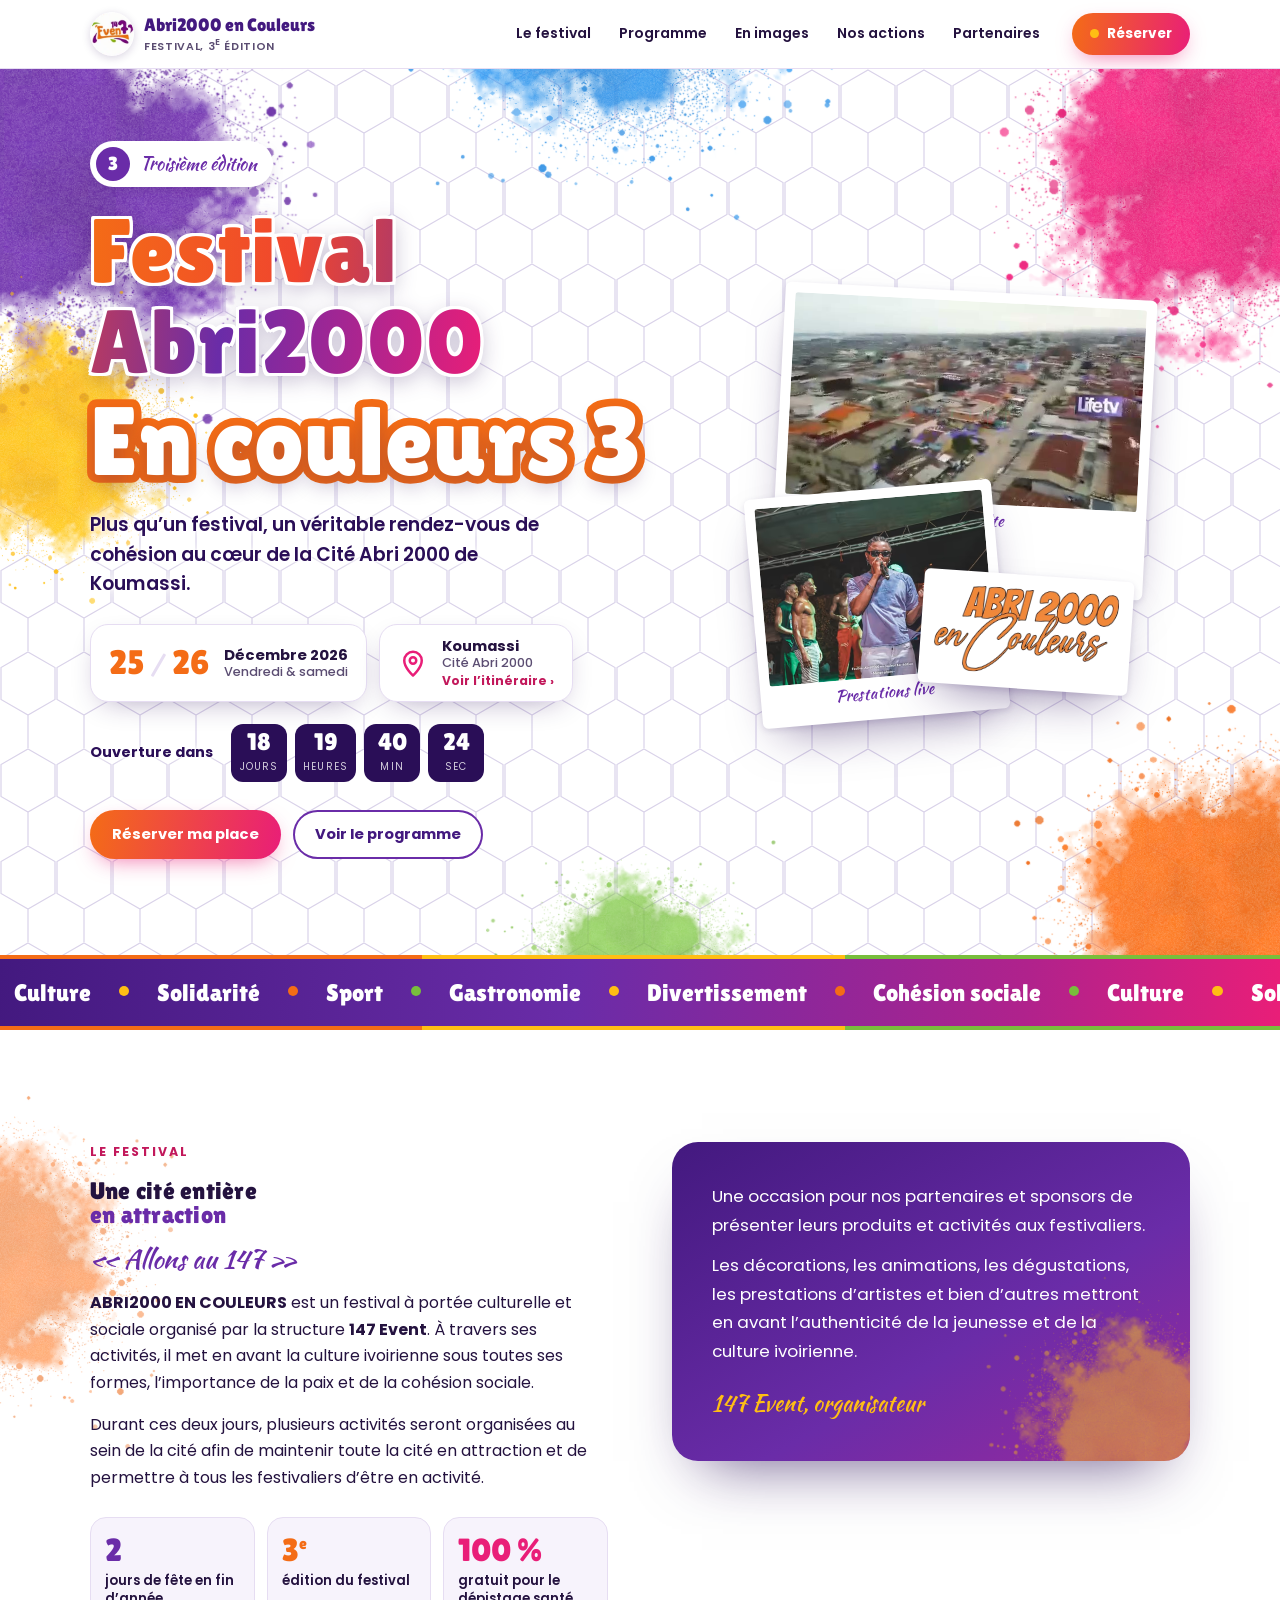
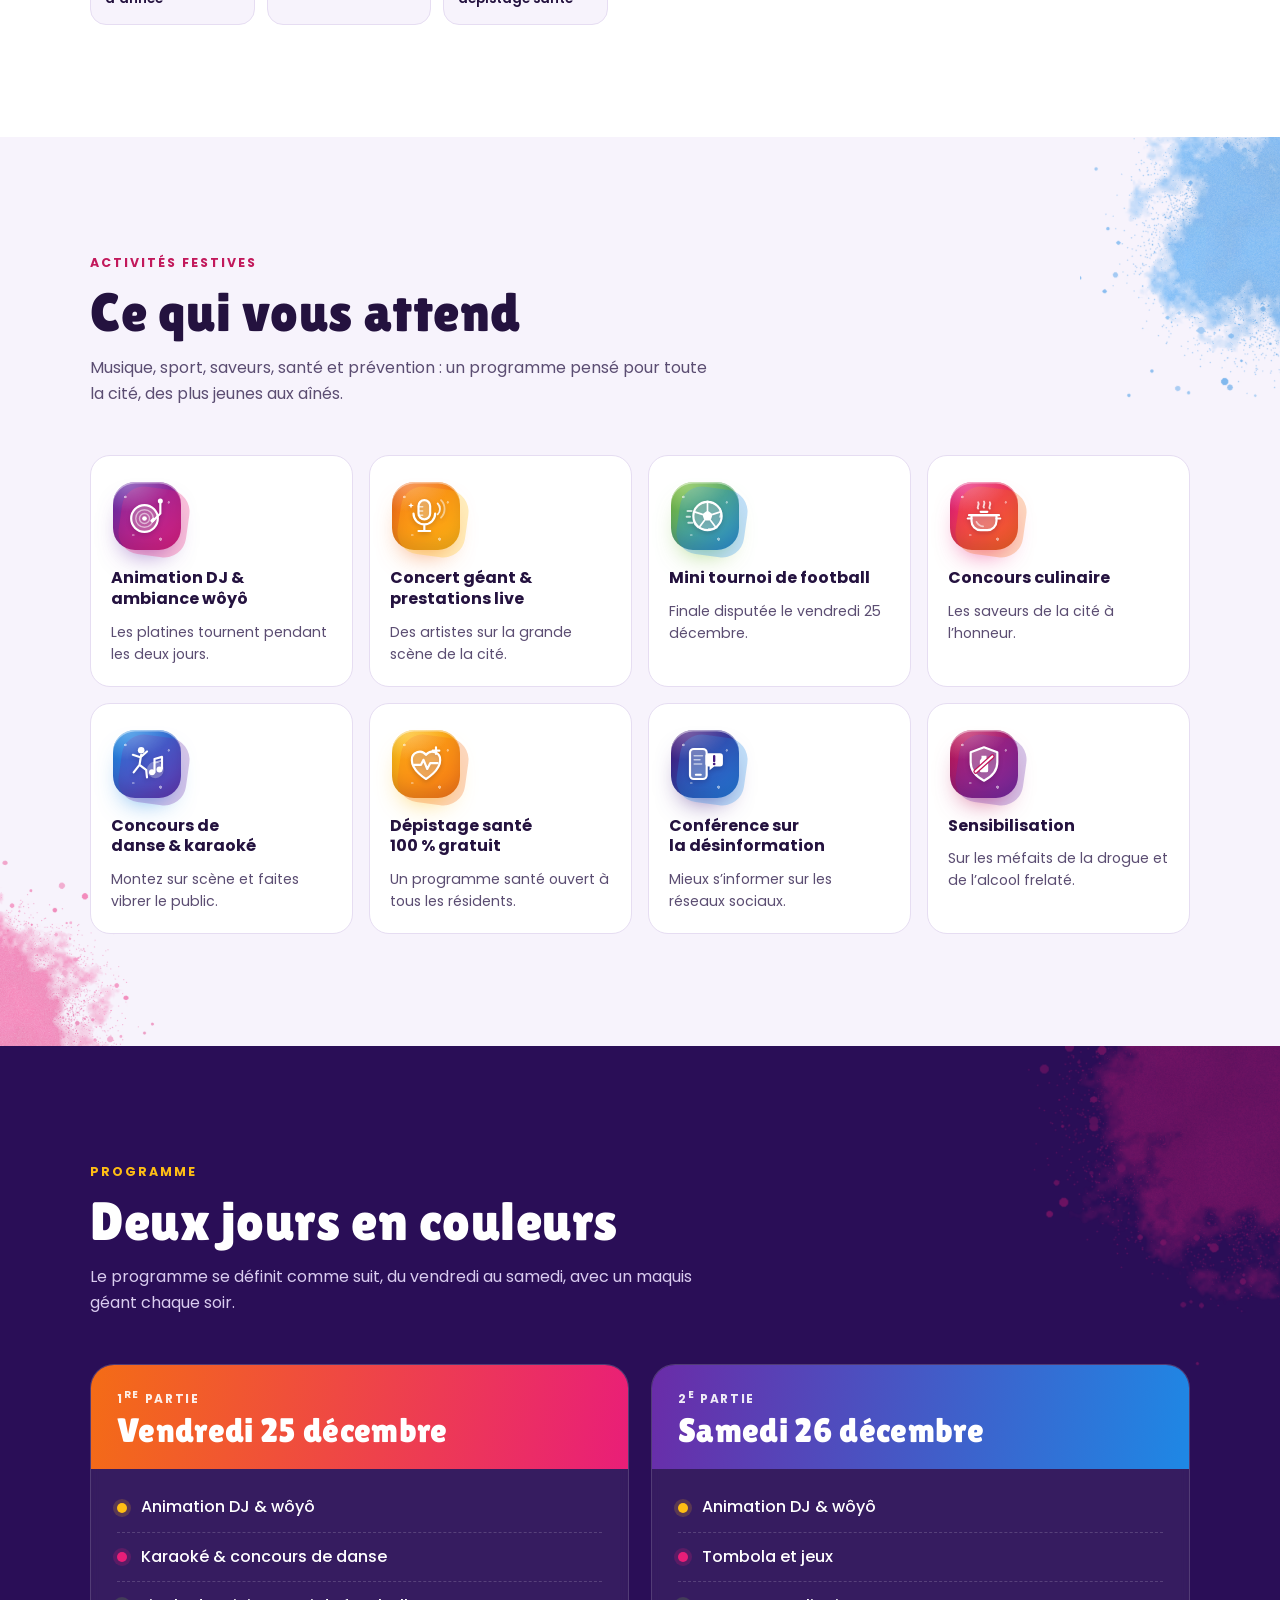
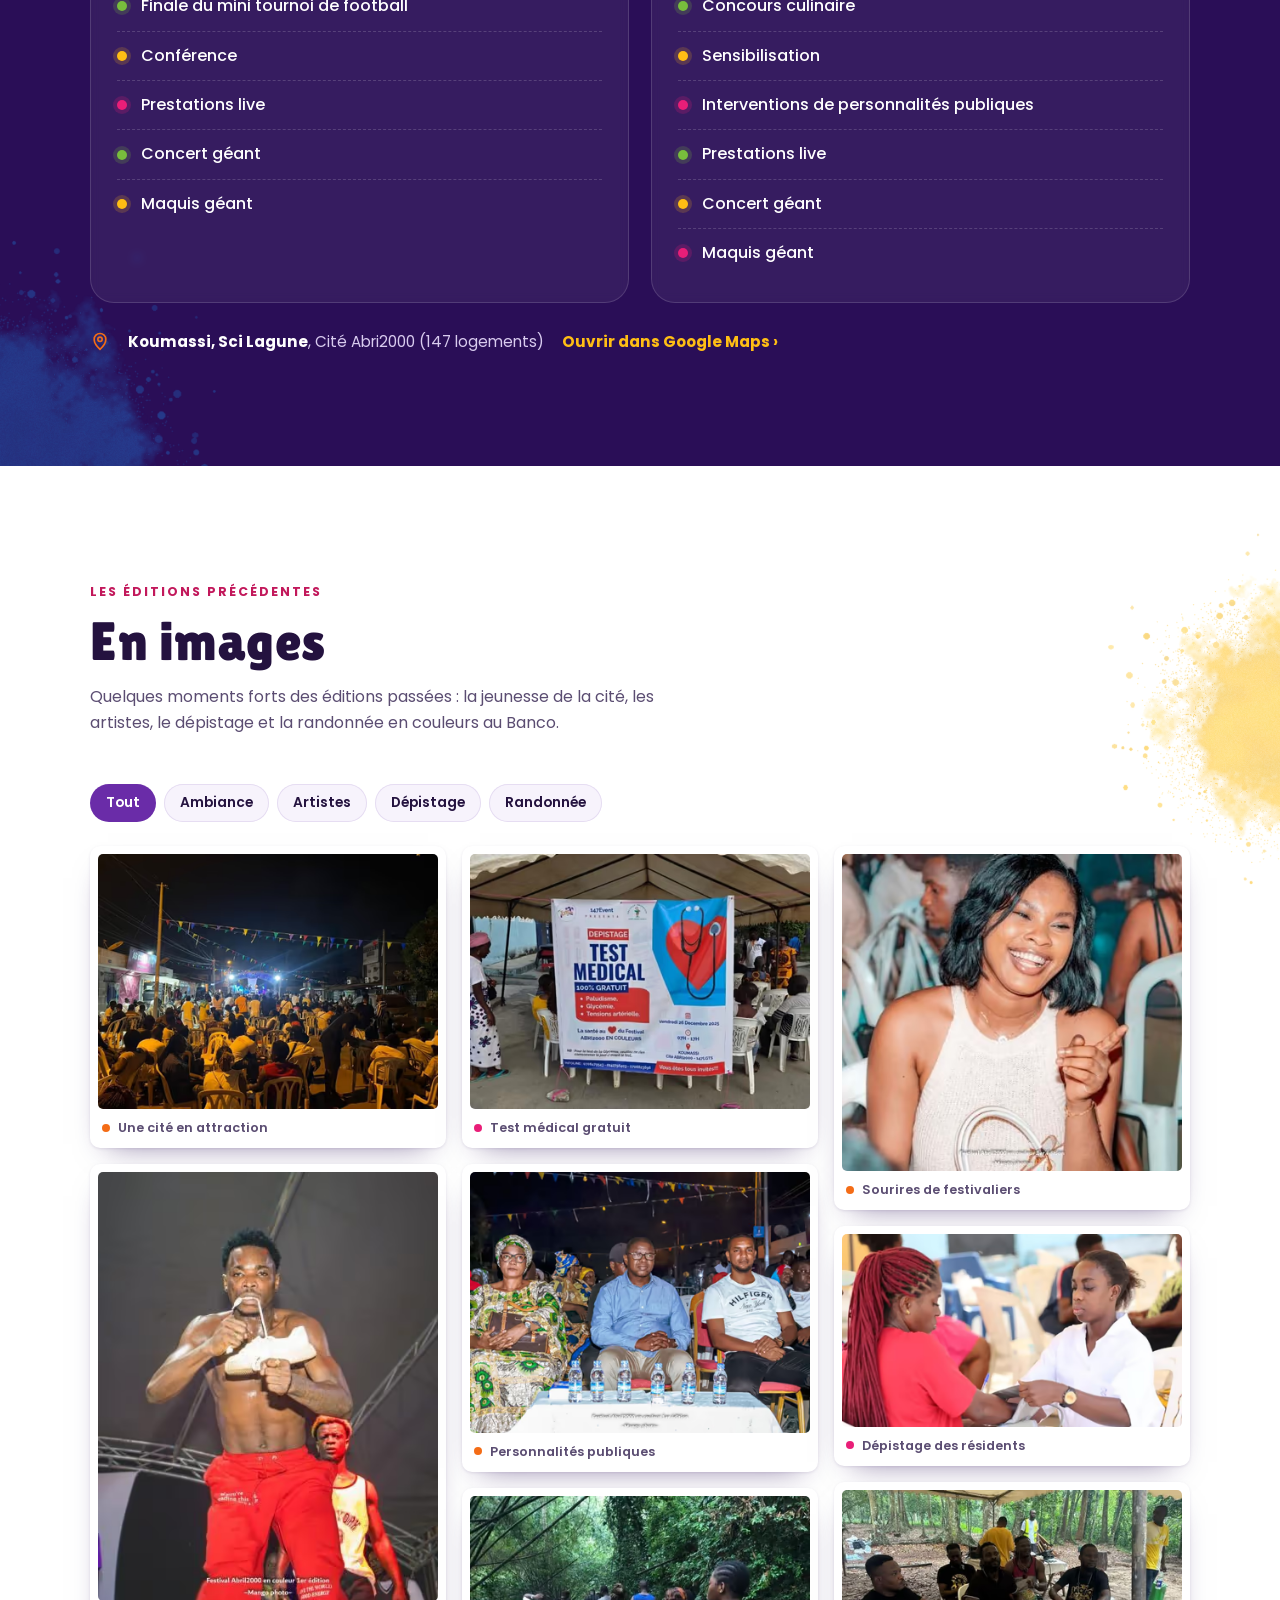
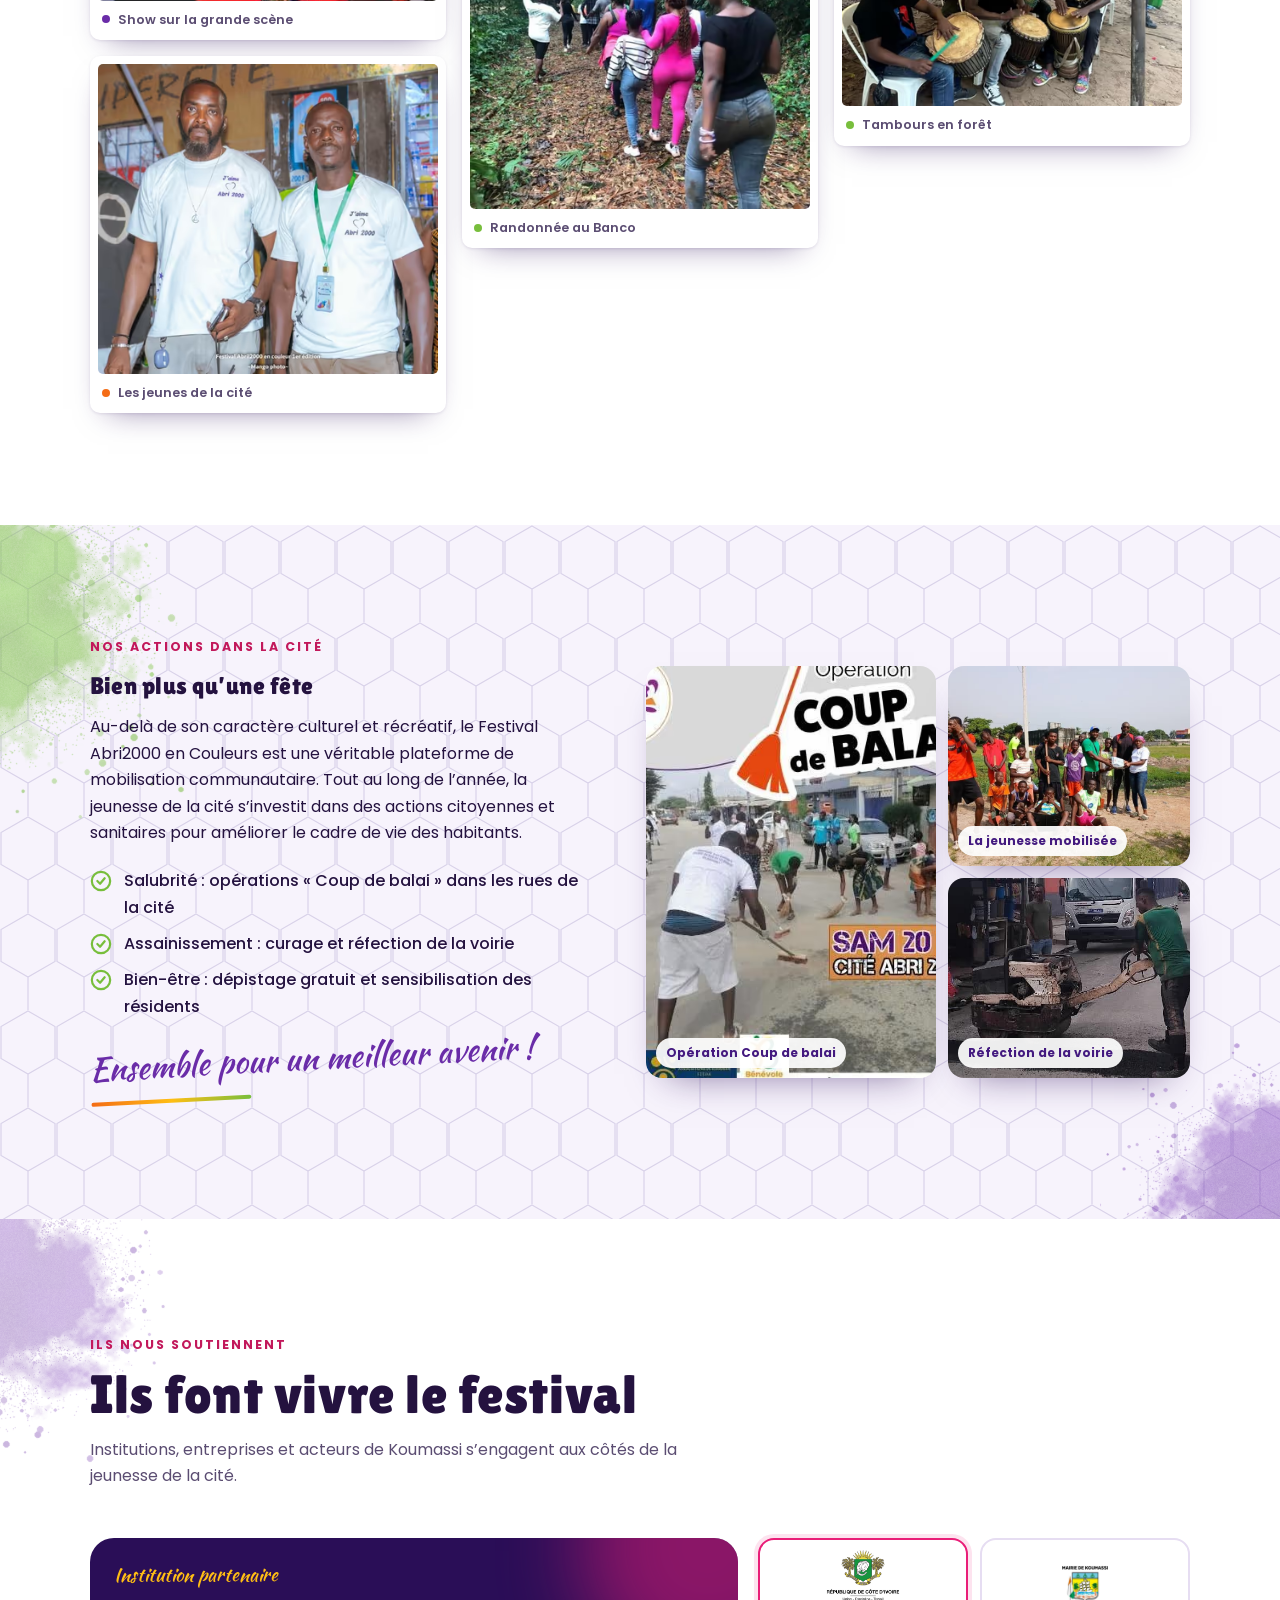
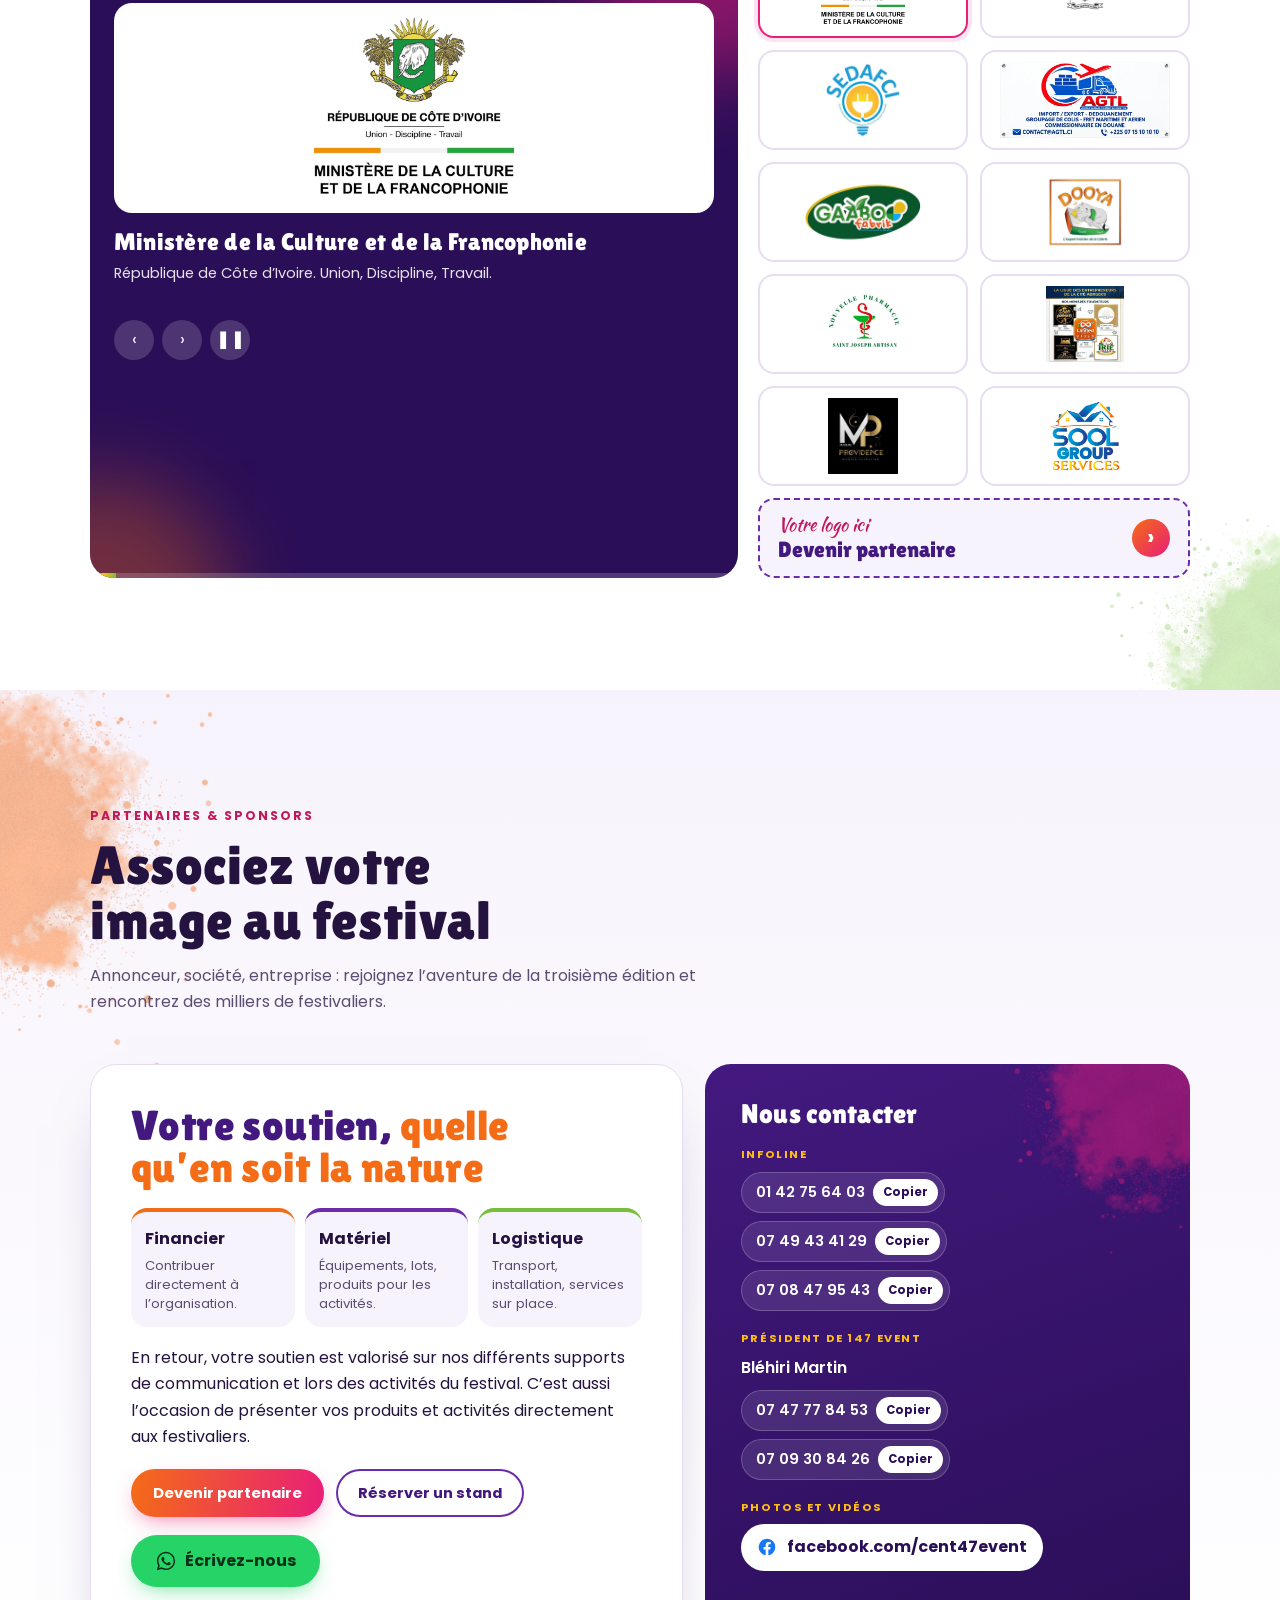
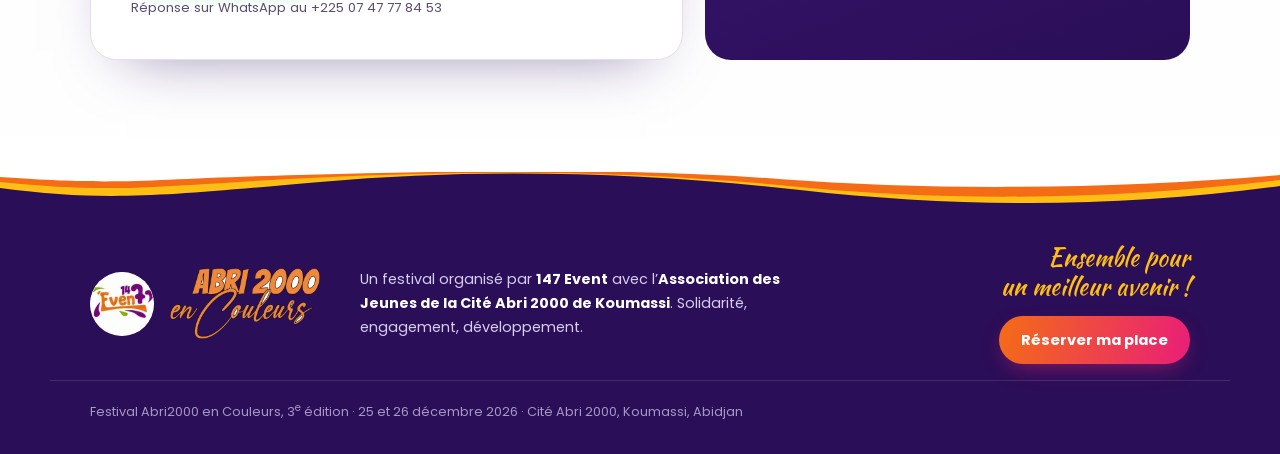
==== commit bf18250f: "SOOL Group Services : description (vente de terrains et de bâtiments) Co-Authored-By: Claude Sonnet " ====
--- a/index.html
+++ b/index.html
@@ -328,7 +328,7 @@
         <li><button type="button" data-niveau="Partenaire du festival" data-nom="Nouvelle Pharmacie Saint Joseph Artisan" data-desc="Saint Joseph Artisan." data-w="500" data-h="500" aria-label="Nouvelle Pharmacie Saint Joseph Artisan"><img src="assets/img/partenaires/pharmacie.webp" alt="" width="500" height="500" loading="lazy" decoding="async"></button></li>
         <li><button type="button" data-niveau="Partenaire du festival" data-nom="La Ligue des Entrepreneurs de la Cité Abri2000" data-desc="Nos membres fondateurs." data-w="900" data-h="879" aria-label="La Ligue des Entrepreneurs de la Cité Abri2000"><img src="assets/img/partenaires/ligue.webp" alt="" width="900" height="879" loading="lazy" decoding="async"></button></li>
         <li><button type="button" data-niveau="Partenaire du festival" data-nom="Maquis Providence" data-desc="Maquis climatisé." data-w="640" data-h="702" aria-label="Maquis Providence"><img src="assets/img/partenaires/providence.webp" alt="" width="640" height="702" loading="lazy" decoding="async"></button></li>
-        <li><button type="button" data-niveau="Partenaire du festival" data-nom="SOOL Group Services" data-desc="" data-w="640" data-h="569" aria-label="SOOL Group Services"><img src="assets/img/partenaires/sool.webp" alt="" width="640" height="569" loading="lazy" decoding="async"></button></li>
+        <li><button type="button" data-niveau="Partenaire du festival" data-nom="SOOL Group Services" data-desc="Vente de terrains et de bâtiments." data-w="640" data-h="569" aria-label="SOOL Group Services"><img src="assets/img/partenaires/sool.webp" alt="" width="640" height="569" loading="lazy" decoding="async"></button></li>
         <li class="pv-vous-li"><a class="pv-vous" href="#reserver" data-reserver="partenaire"><span class="pv-vous-script">Votre logo ici</span><b>Devenir partenaire</b><span class="pv-vous-fleche" aria-hidden="true">›</span></a></li>
       </ul>
     </div>
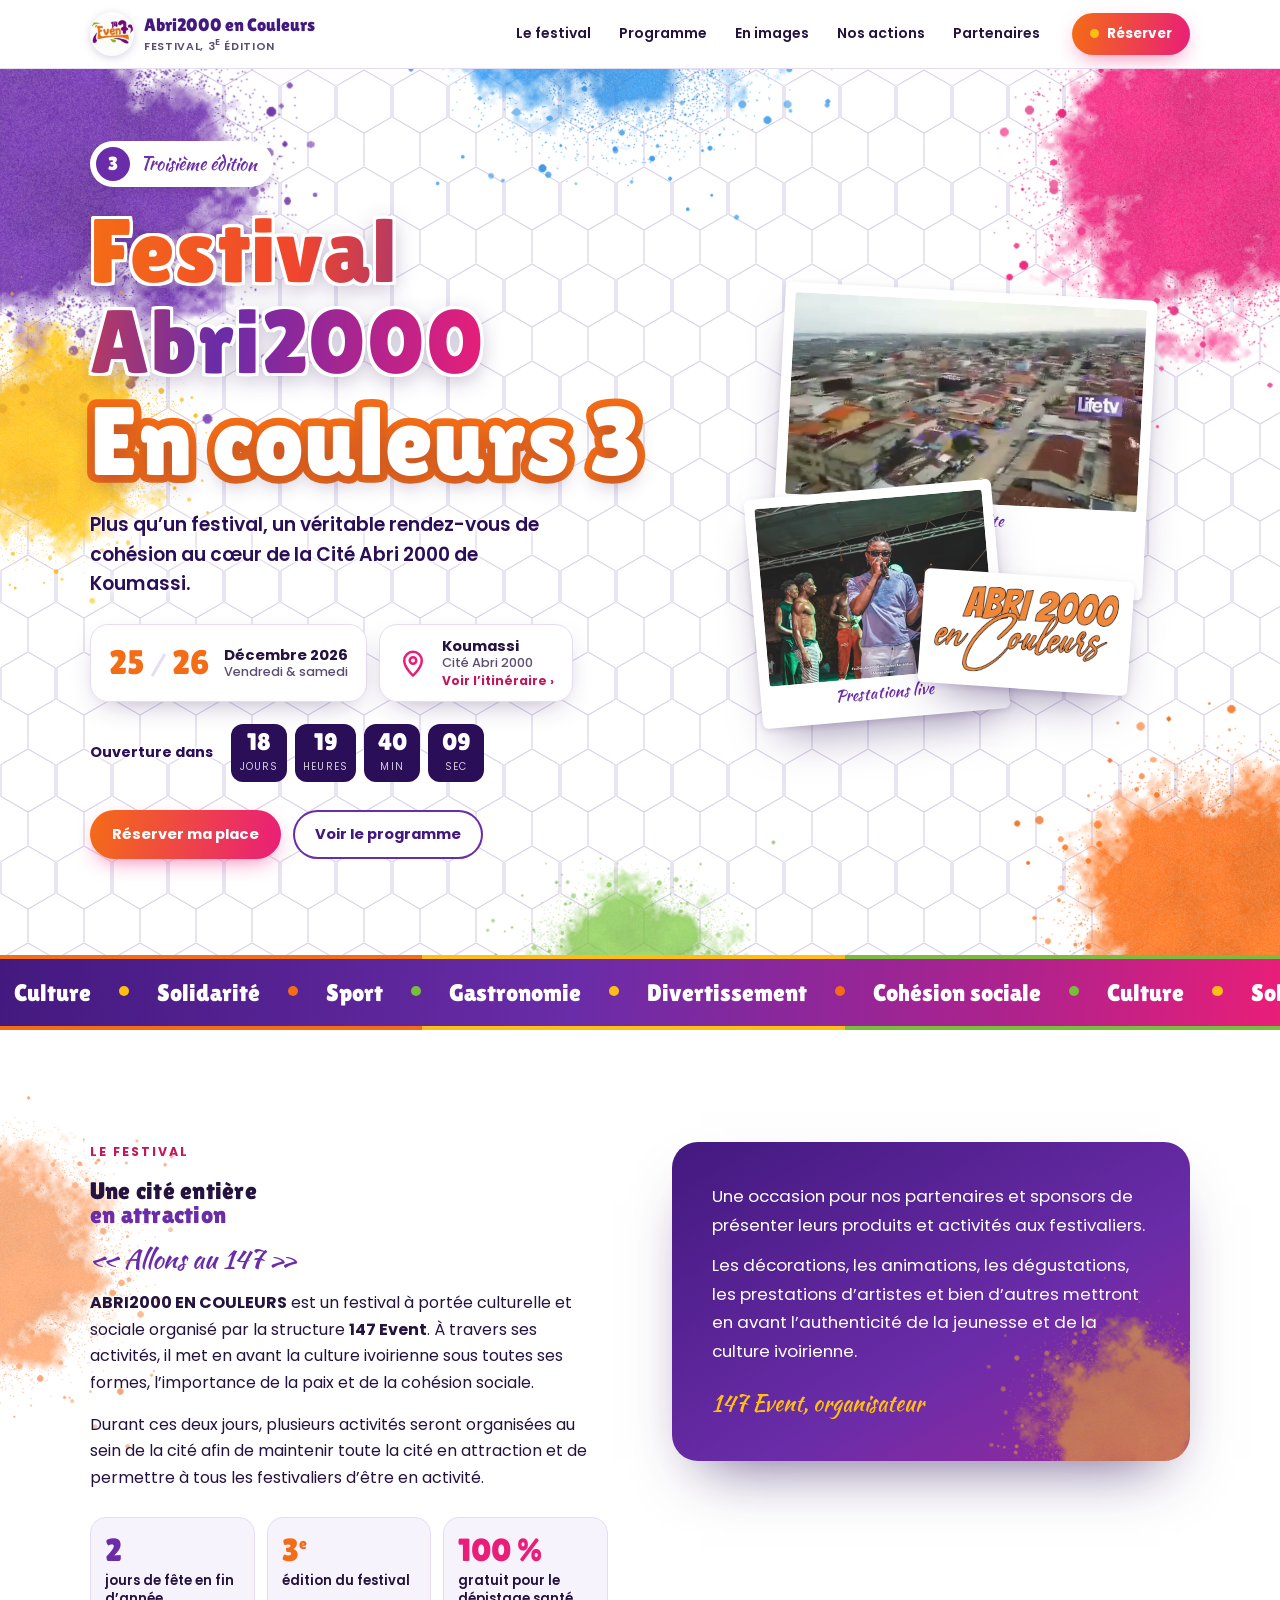
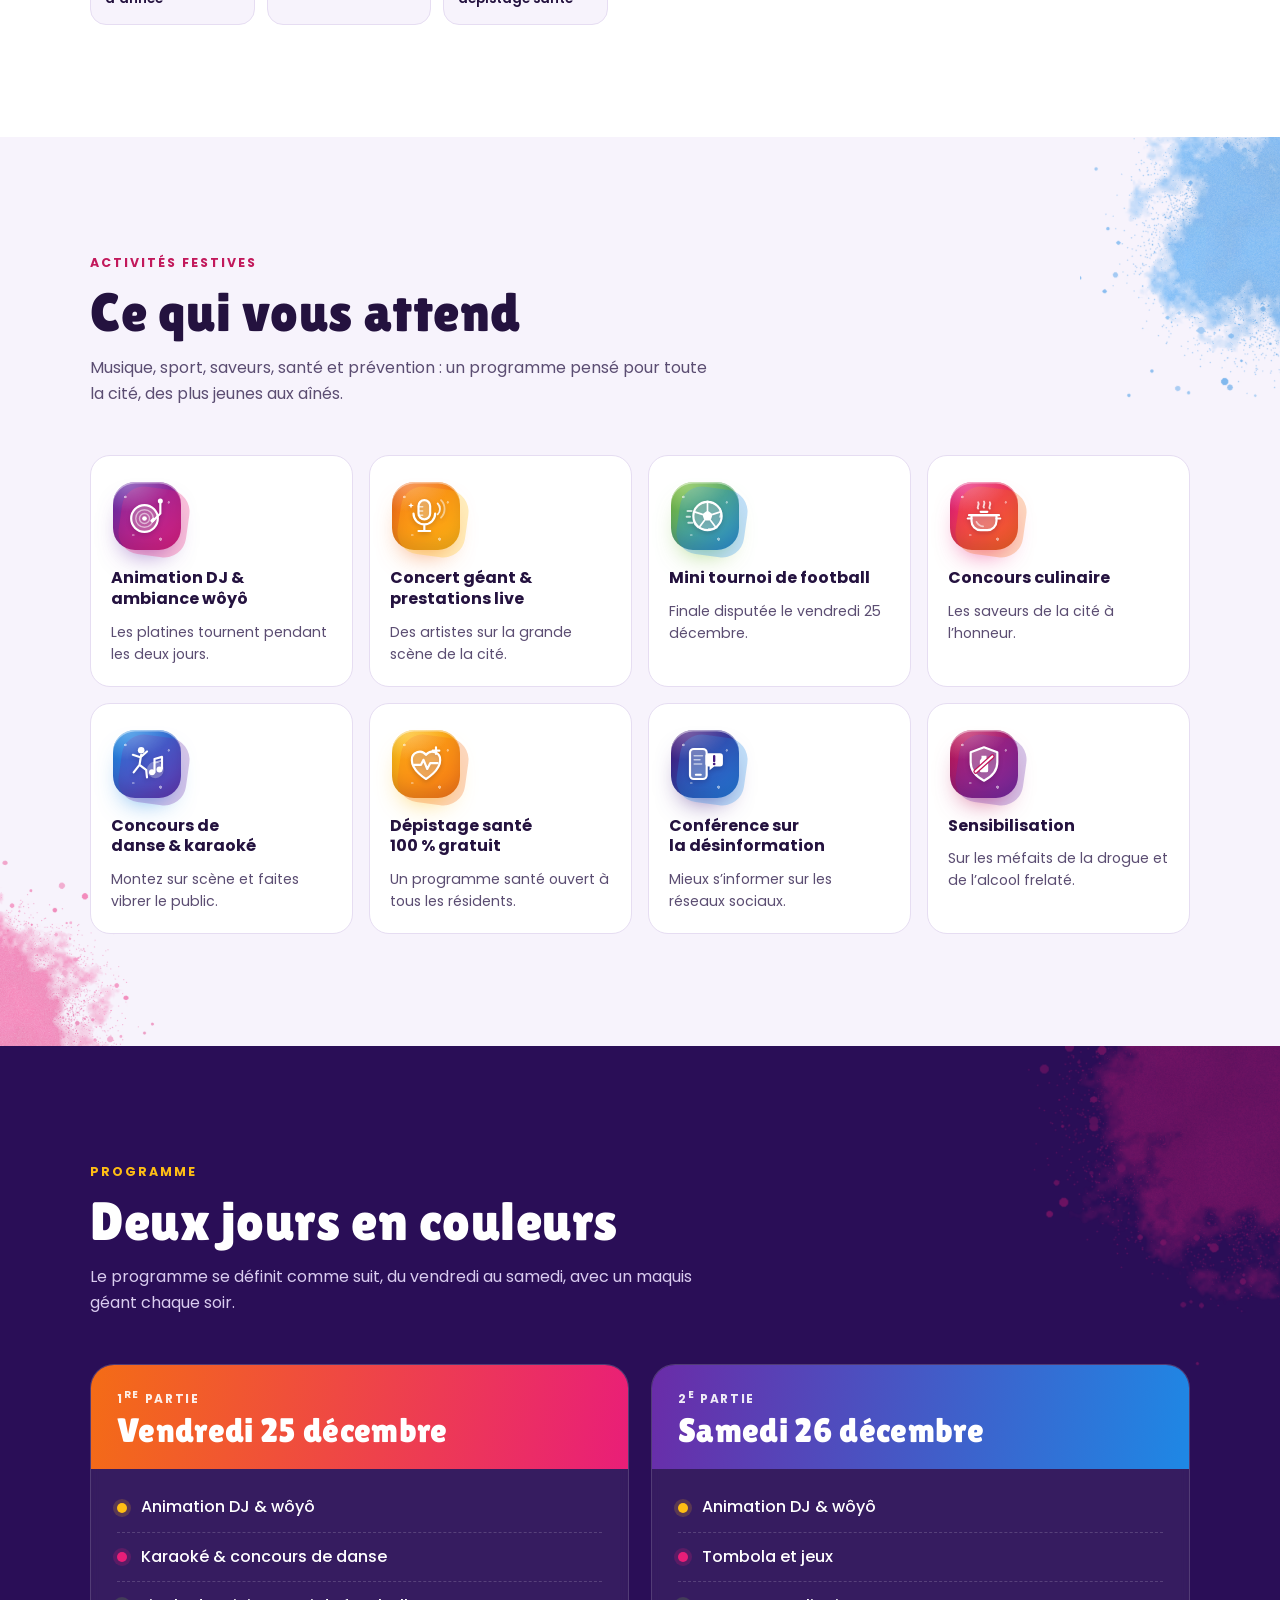
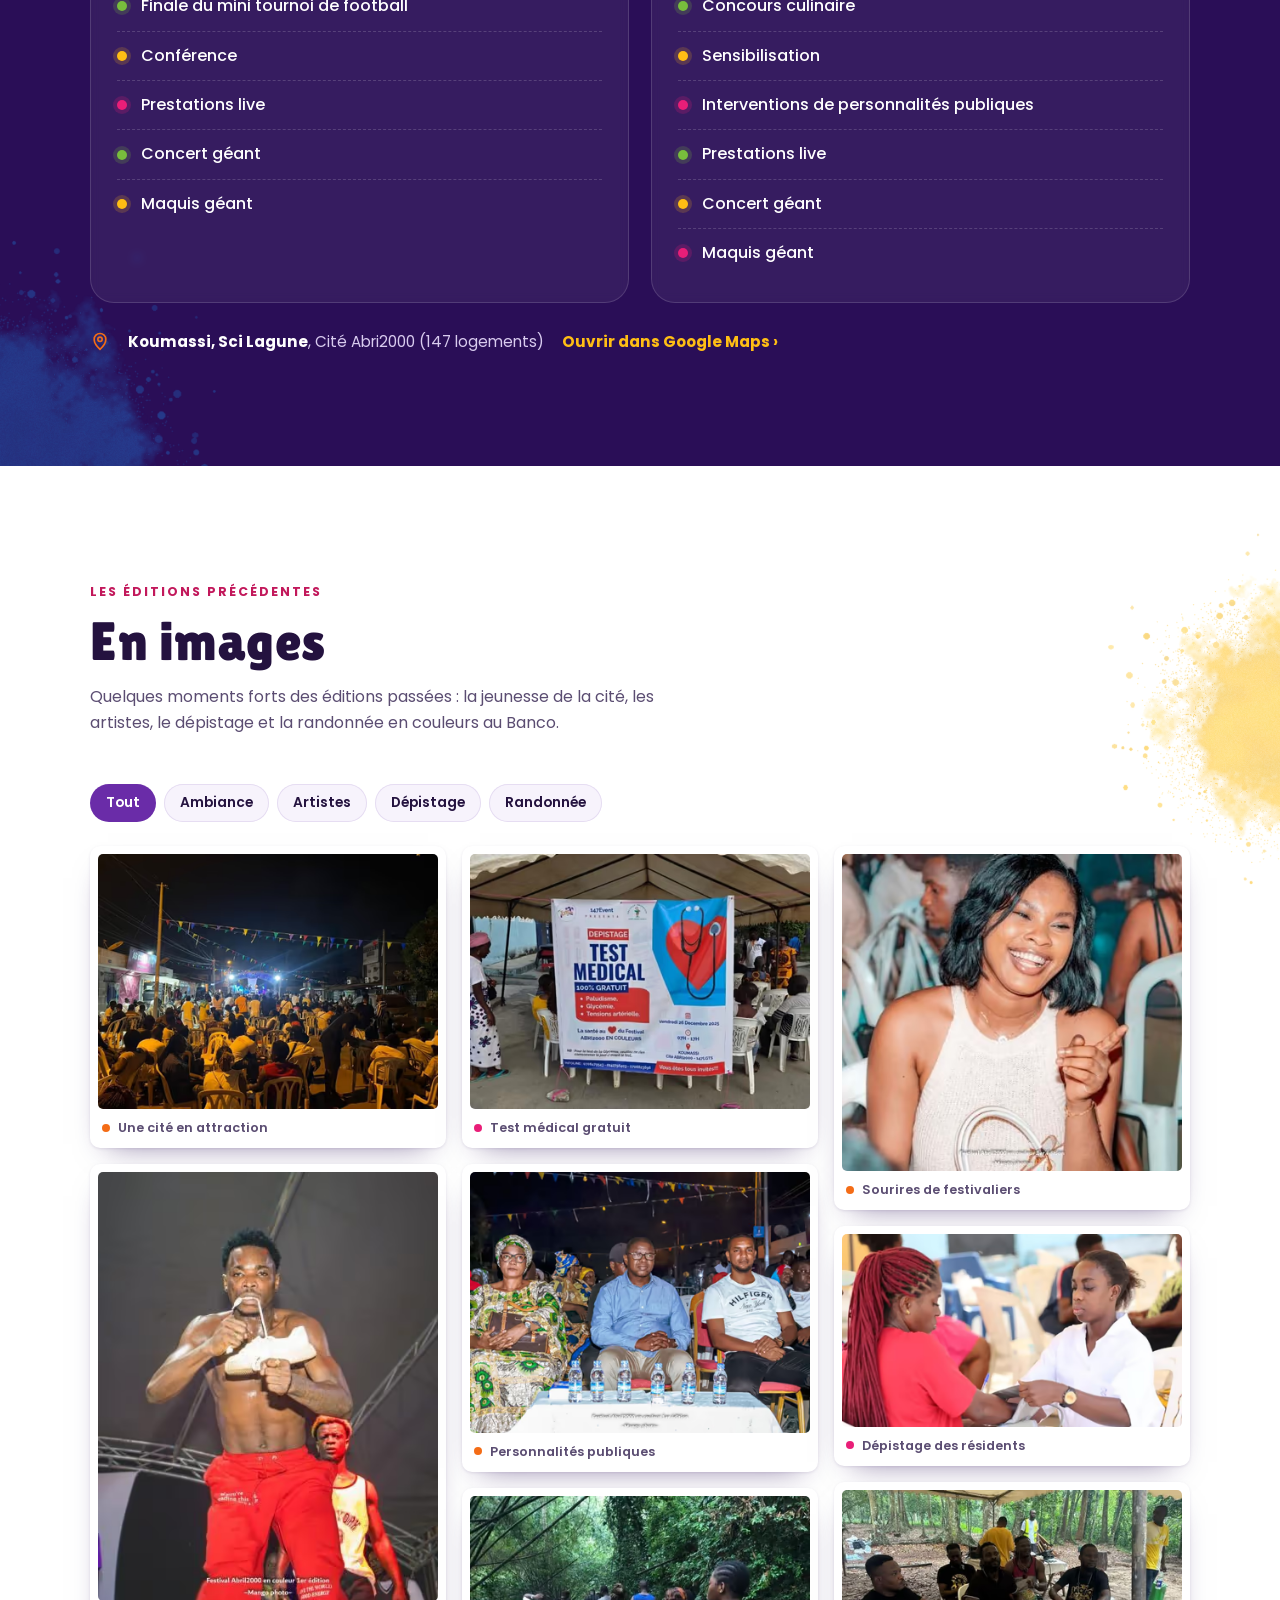
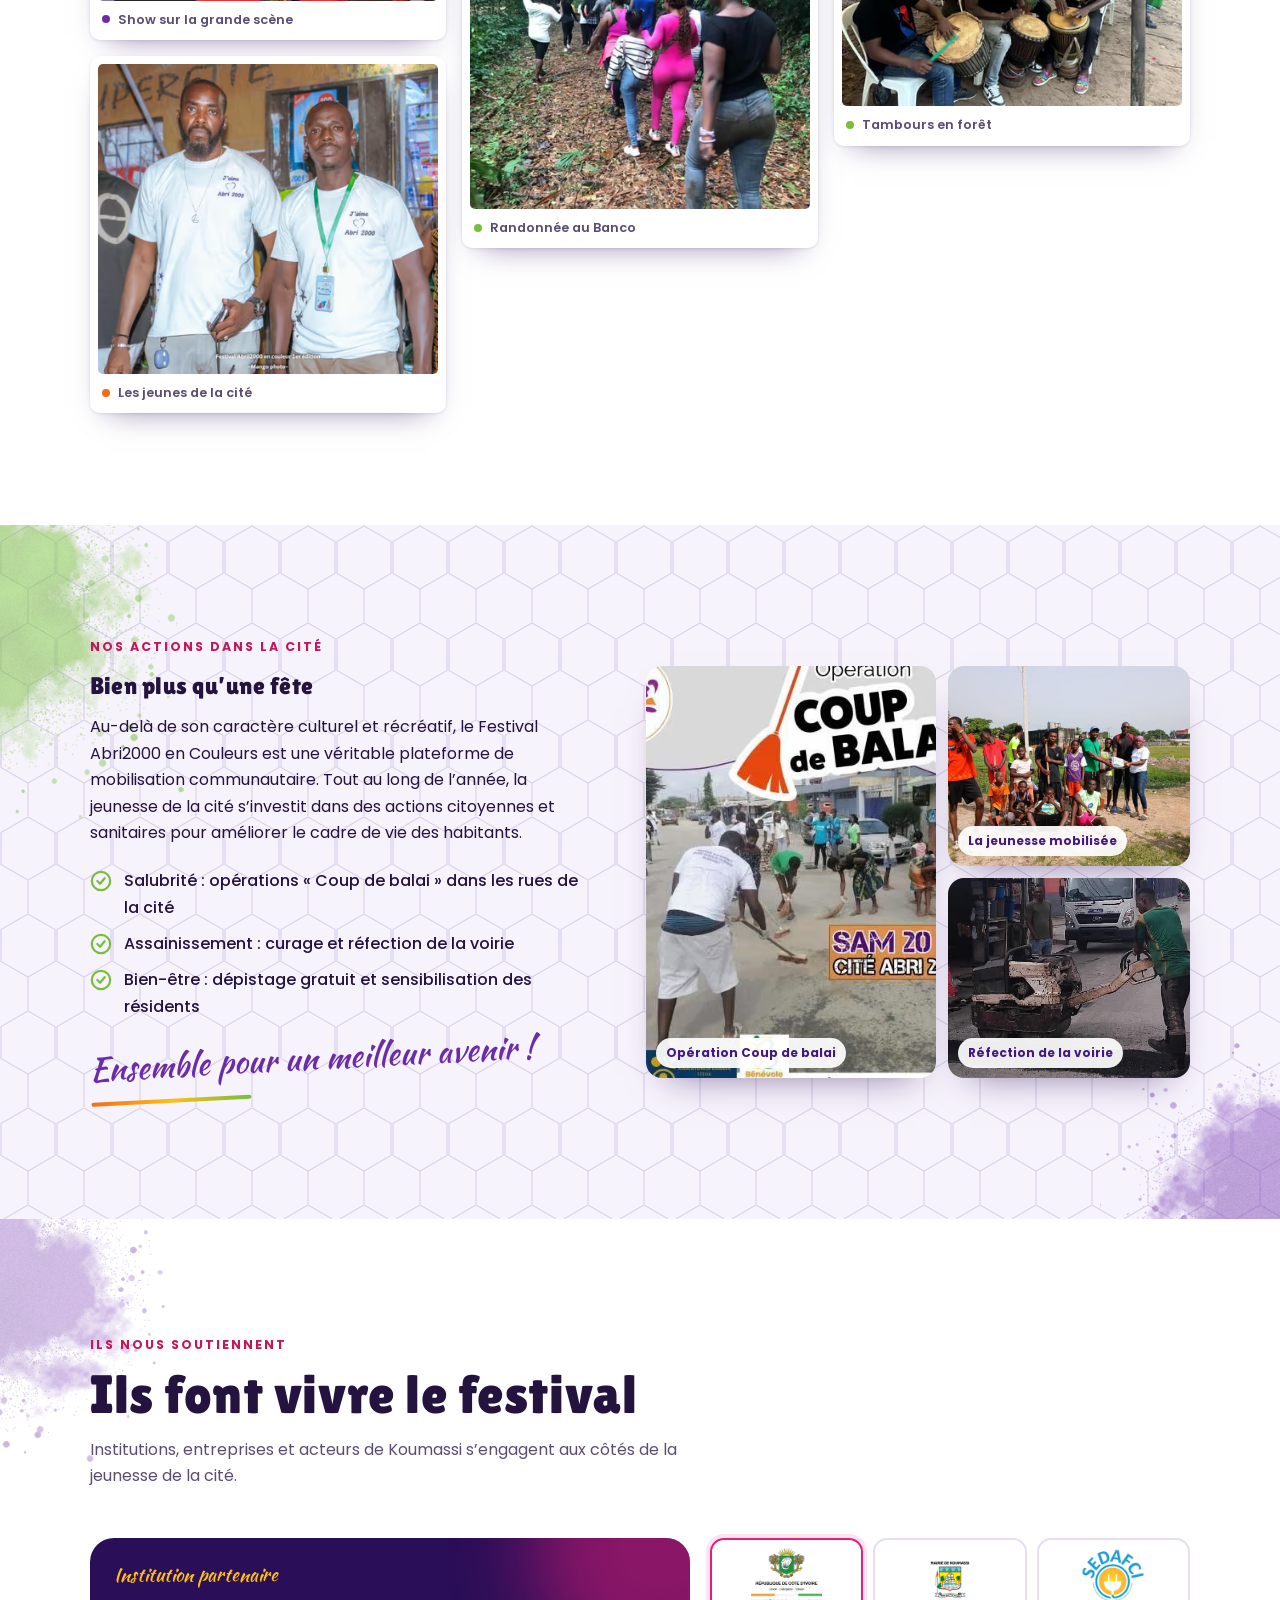
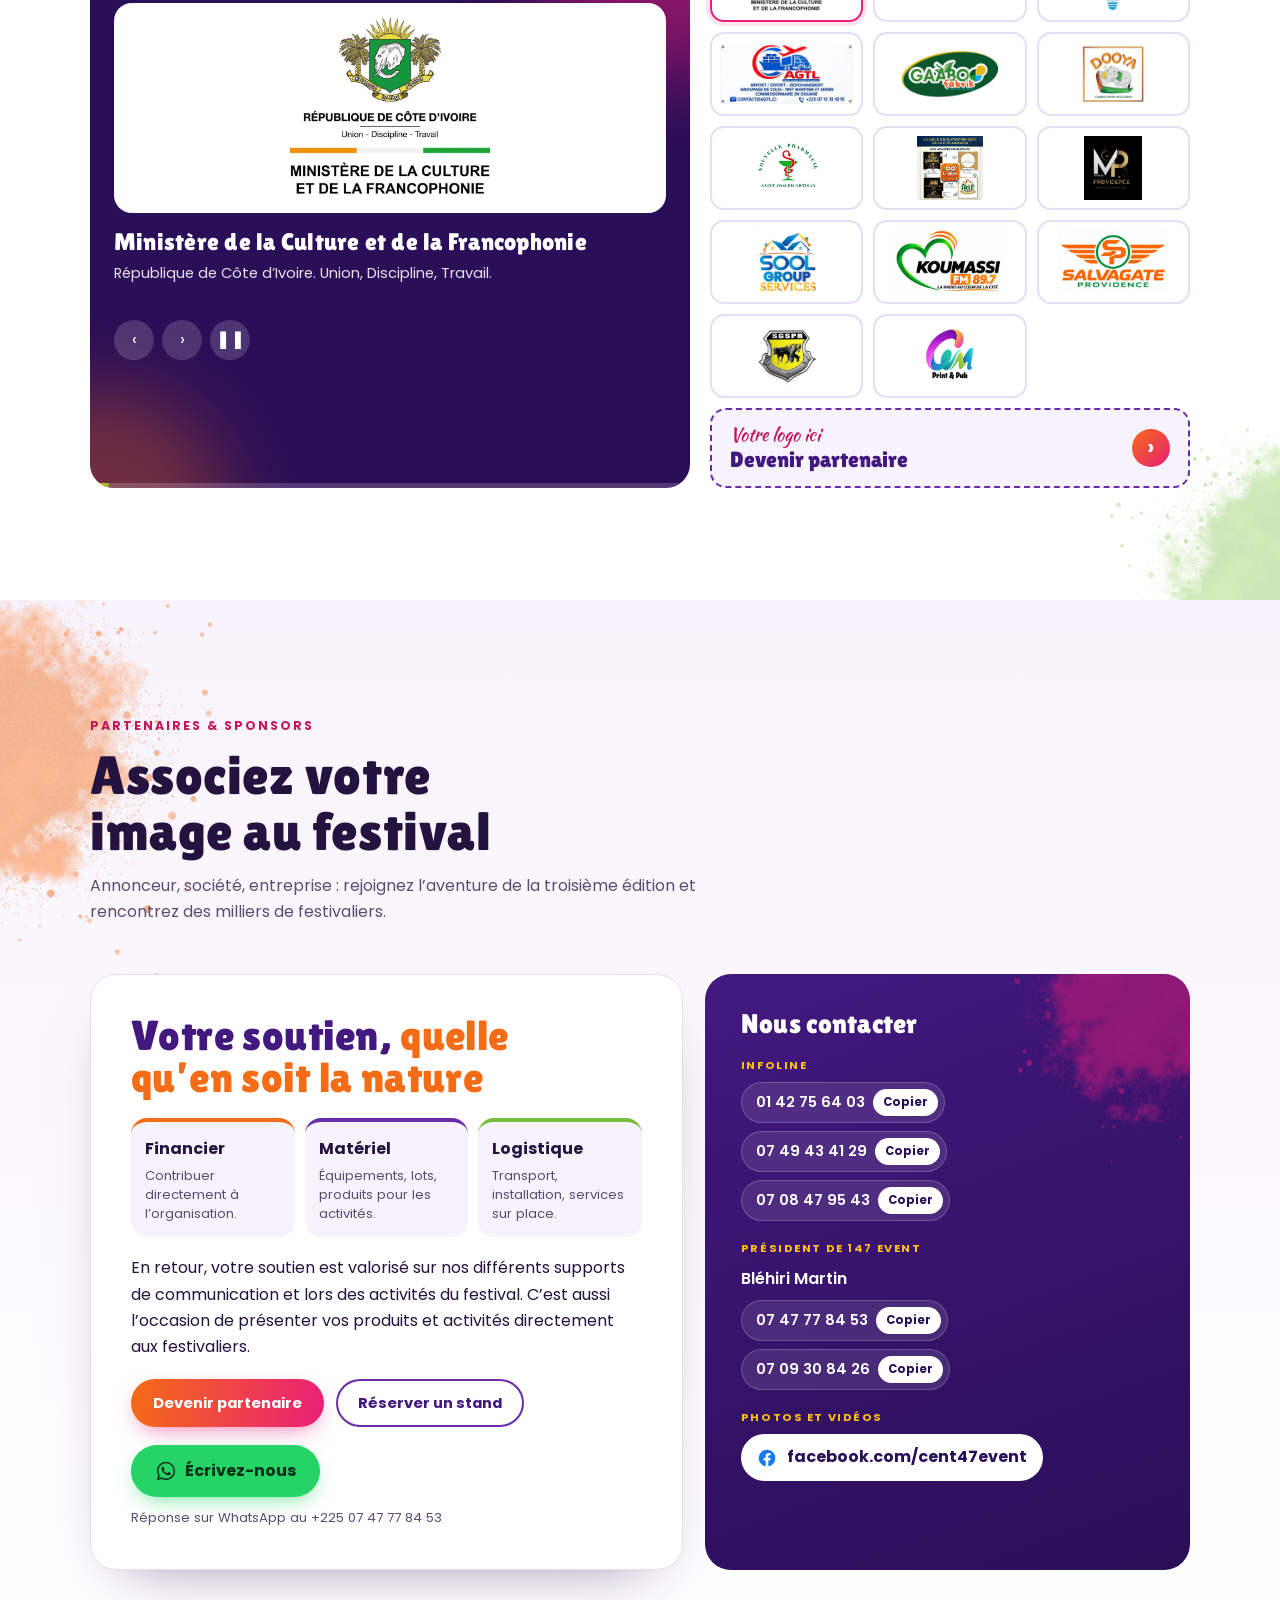
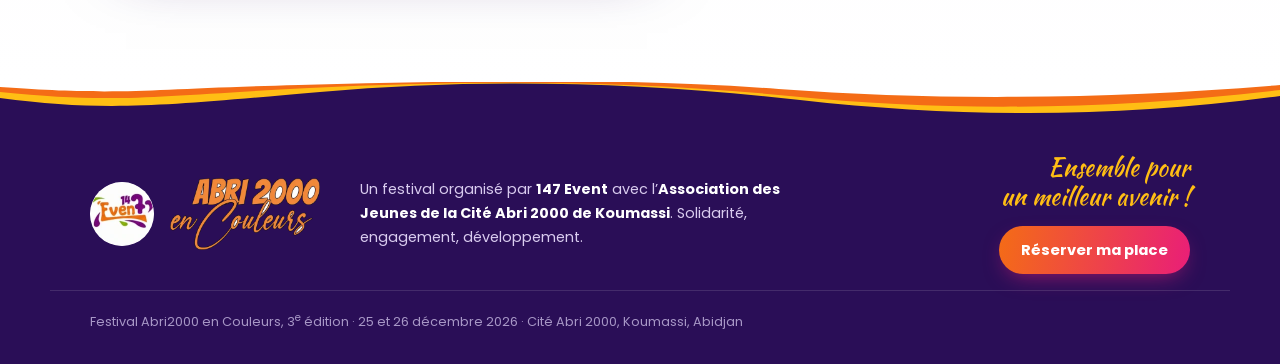
==== commit f047685b: "Quatre nouveaux partenaires (Koumassi FM, Salvagate Providence, SGSPR, CM Print & Pub); liste en tro" ====
--- a/index.html
+++ b/index.html
@@ -54,7 +54,7 @@
   ]
 }
 </script>
-<link rel="stylesheet" href="assets/css/style.css?v=20261020">
+<link rel="stylesheet" href="assets/css/style.css?v=20261102">
 </head>
 <body>
 <nav class="nav" aria-label="Navigation principale">
@@ -329,6 +329,10 @@
         <li><button type="button" data-niveau="Partenaire du festival" data-nom="La Ligue des Entrepreneurs de la Cité Abri2000" data-desc="Nos membres fondateurs." data-w="900" data-h="879" aria-label="La Ligue des Entrepreneurs de la Cité Abri2000"><img src="assets/img/partenaires/ligue.webp" alt="" width="900" height="879" loading="lazy" decoding="async"></button></li>
         <li><button type="button" data-niveau="Partenaire du festival" data-nom="Maquis Providence" data-desc="Maquis climatisé." data-w="640" data-h="702" aria-label="Maquis Providence"><img src="assets/img/partenaires/providence.webp" alt="" width="640" height="702" loading="lazy" decoding="async"></button></li>
         <li><button type="button" data-niveau="Partenaire du festival" data-nom="SOOL Group Services" data-desc="Vente de terrains et de bâtiments." data-w="640" data-h="569" aria-label="SOOL Group Services"><img src="assets/img/partenaires/sool.webp" alt="" width="640" height="569" loading="lazy" decoding="async"></button></li>
+        <li><button type="button" data-niveau="Partenaire du festival" data-nom="Koumassi FM 89.7" data-desc="La radio au cœur de la cité." data-w="640" data-h="360" aria-label="Koumassi FM 89.7"><img src="assets/img/partenaires/koumassifm.webp" alt="" width="640" height="360" loading="lazy" decoding="async"></button></li>
+        <li><button type="button" data-niveau="Partenaire du festival" data-nom="Salvagate Providence" data-desc="Gestion VTC. Solutions professionnelles de gestion et d’exploitation de véhicules VTC, adaptées aux propriétaires et investisseurs souhaitant rentabiliser leur véhicule en toute sérénité." data-w="640" data-h="373" aria-label="Salvagate Providence"><img src="assets/img/partenaires/salvagate.webp" alt="" width="640" height="373" loading="lazy" decoding="async"></button></li>
+        <li><button type="button" data-niveau="Partenaire du festival" data-nom="SGSPR" data-desc="Recrutement d’agent de sécurité privée." data-w="640" data-h="427" aria-label="SGSPR"><img src="assets/img/partenaires/sgspr.webp" alt="" width="640" height="427" loading="lazy" decoding="async"></button></li>
+        <li><button type="button" data-niveau="Partenaire du festival" data-nom="CM Print &amp; Pub" data-desc="" data-w="640" data-h="748" aria-label="CM Print et Pub"><img src="assets/img/partenaires/cmprint.webp" alt="" width="640" height="748" loading="lazy" decoding="async"></button></li>
         <li class="pv-vous-li"><a class="pv-vous" href="#reserver" data-reserver="partenaire"><span class="pv-vous-script">Votre logo ici</span><b>Devenir partenaire</b><span class="pv-vous-fleche" aria-hidden="true">›</span></a></li>
       </ul>
     </div>
@@ -434,6 +438,6 @@
 <div class="toast" id="toast" hidden></div>
 <script src="assets/js/main.js?v=20261020"></script>
 <script src="assets/js/reservation.js?v=20261018"></script>
-<script src="assets/js/partenaires.js?v=20261020"></script>
+<script src="assets/js/partenaires.js?v=20261102"></script>
 </body>
 </html>
--- a/assets/css/style.css
+++ b/assets/css/style.css
@@ -417,7 +417,7 @@
 
 /* ================= ILS NOUS SOUTIENNENT (partenaires) ================= */
 .pv{background:#fff}
-.pv-grille{position:relative;z-index:2;display:grid;grid-template-columns:minmax(0,1.5fr) minmax(0,1fr);gap:20px;align-items:stretch}
+.pv-grille{position:relative;z-index:2;display:grid;grid-template-columns:minmax(0,1.25fr) minmax(0,1fr);gap:20px;align-items:stretch}
 .pv-scene{position:relative;border-radius:24px;background:var(--violet-nuit);color:#fff;padding:24px;display:grid;gap:16px;align-content:start;overflow:hidden;min-height:360px}
 .pv-scene::before,.pv-scene::after{content:"";position:absolute;width:260px;height:260px;border-radius:50%;filter:blur(40px);opacity:.5;pointer-events:none}
 .pv-scene::before{background:var(--rose);right:-100px;top:-120px}
@@ -435,10 +435,10 @@
 .pv-commandes button:hover{background:rgba(255,255,255,.28)}
 .pv-avance{position:absolute!important;left:0;bottom:0;height:5px;width:100%;background:rgba(255,255,255,.18)}
 .pv-avance i{display:block;height:100%;width:0;background:linear-gradient(90deg,var(--orange),var(--jaune),var(--vert))}
-.pv-liste{list-style:none;margin:0;padding:0;display:grid;grid-template-columns:repeat(2,minmax(0,1fr));gap:12px;align-content:start}
+.pv-liste{list-style:none;margin:0;padding:0;display:grid;grid-template-columns:repeat(3,minmax(0,1fr));gap:10px;align-content:start}
 .pv-liste li{display:block;min-width:0}
-.pv-liste button{display:block;width:100%;position:relative;border:2px solid var(--trait);background:#fff;border-radius:16px;height:100px;padding:0;cursor:pointer;transition:border-color .2s,transform .2s,box-shadow .2s}
-.pv-liste button img{position:absolute;inset:10px;width:calc(100% - 20px);height:calc(100% - 20px);object-fit:contain}
+.pv-liste button{display:block;width:100%;position:relative;border:2px solid var(--trait);background:#fff;border-radius:14px;height:84px;padding:0;cursor:pointer;transition:border-color .2s,transform .2s,box-shadow .2s}
+.pv-liste button img{position:absolute;inset:8px;width:calc(100% - 16px);height:calc(100% - 16px);object-fit:contain}
 .pv-liste button:hover{transform:translateY(-2px);border-color:var(--violet)}
 .pv-liste button[aria-current="true"]{border-color:var(--rose);box-shadow:0 0 0 4px rgba(233,30,120,.12)}
 .pv-vous-li{grid-column:1 / -1}
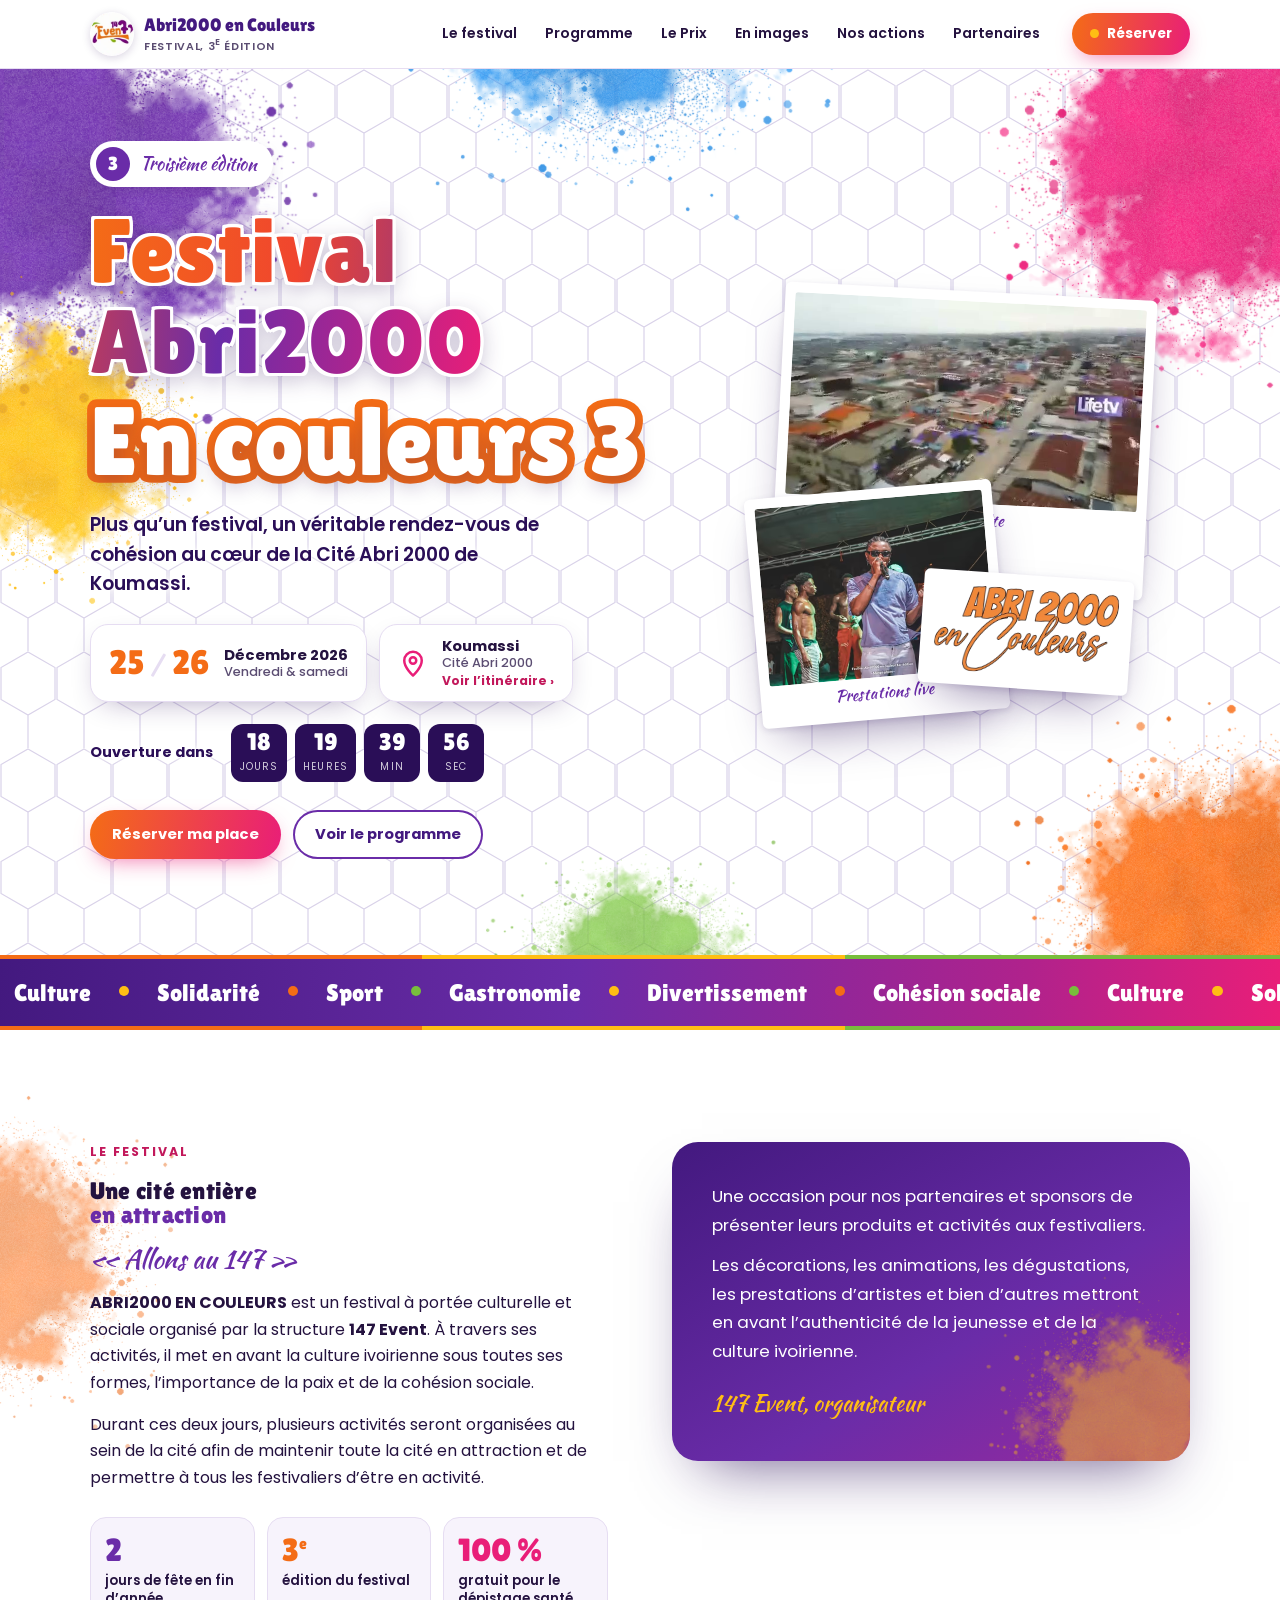
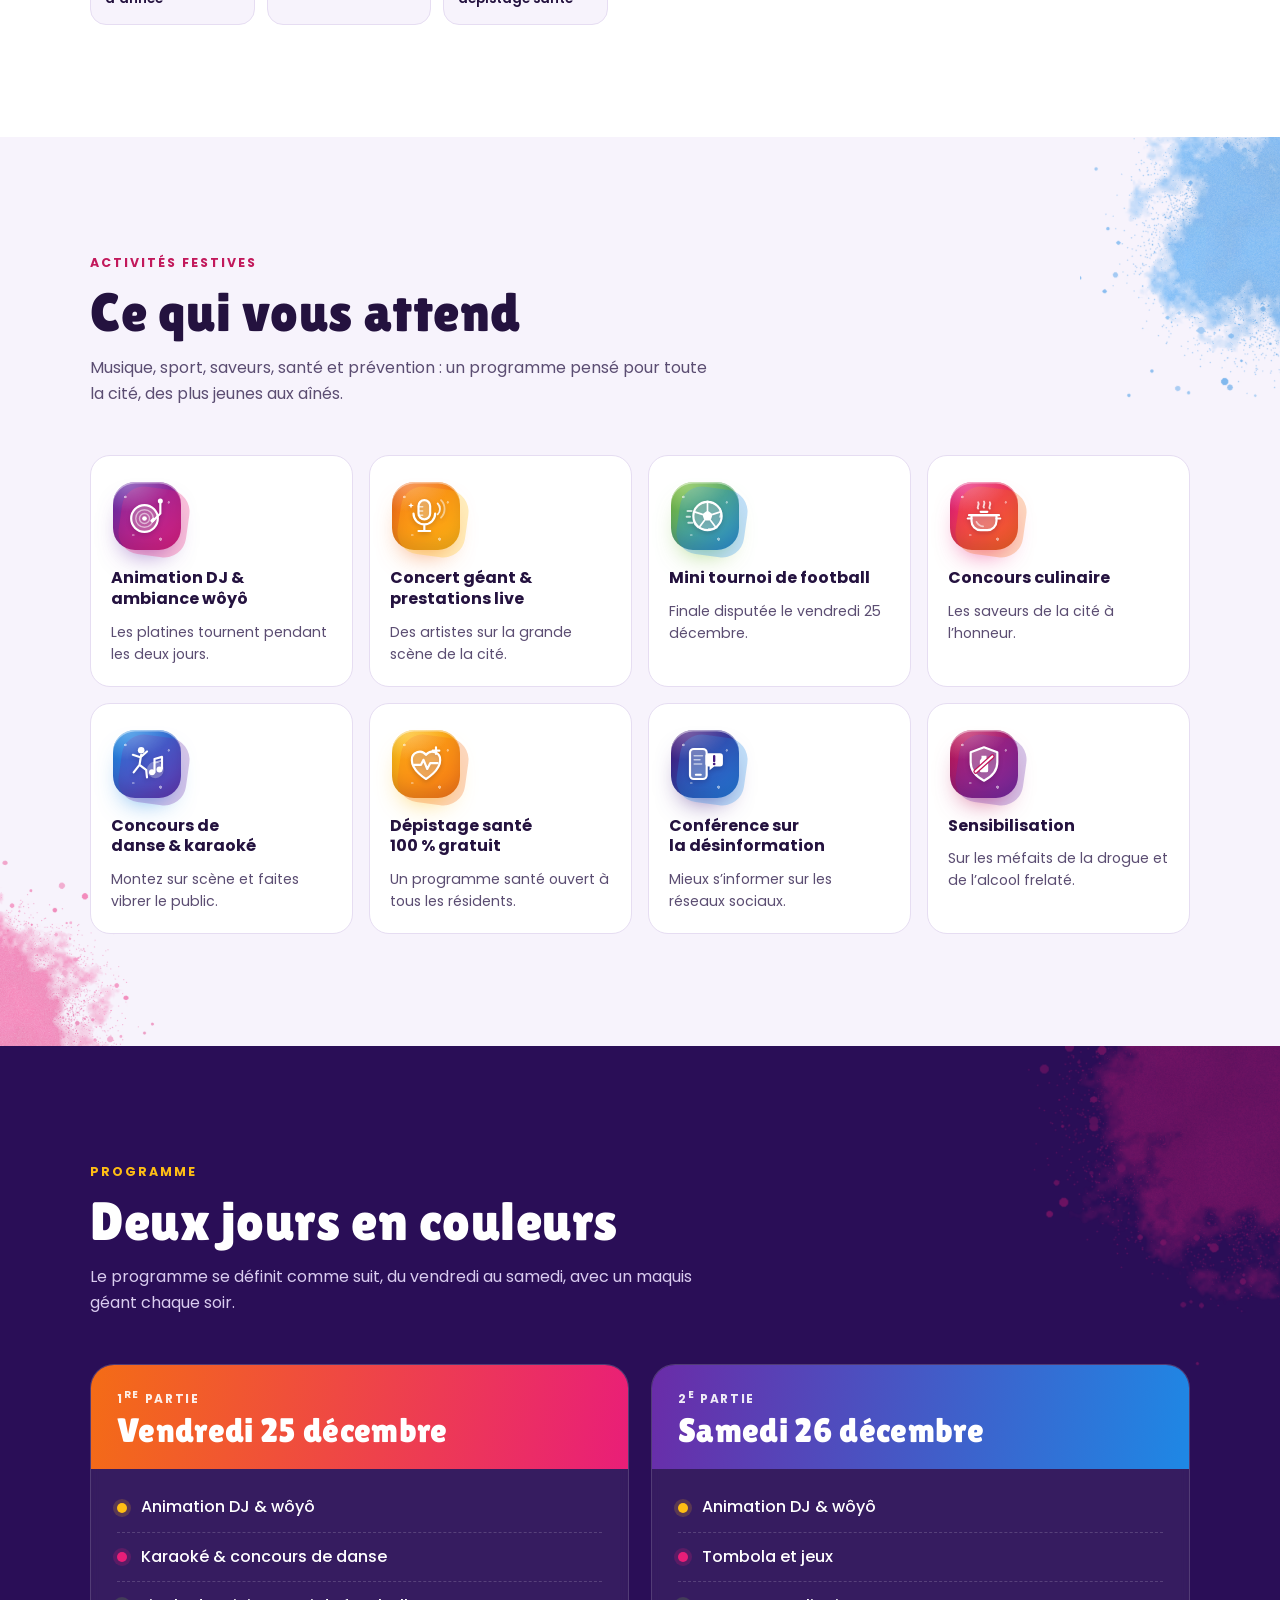
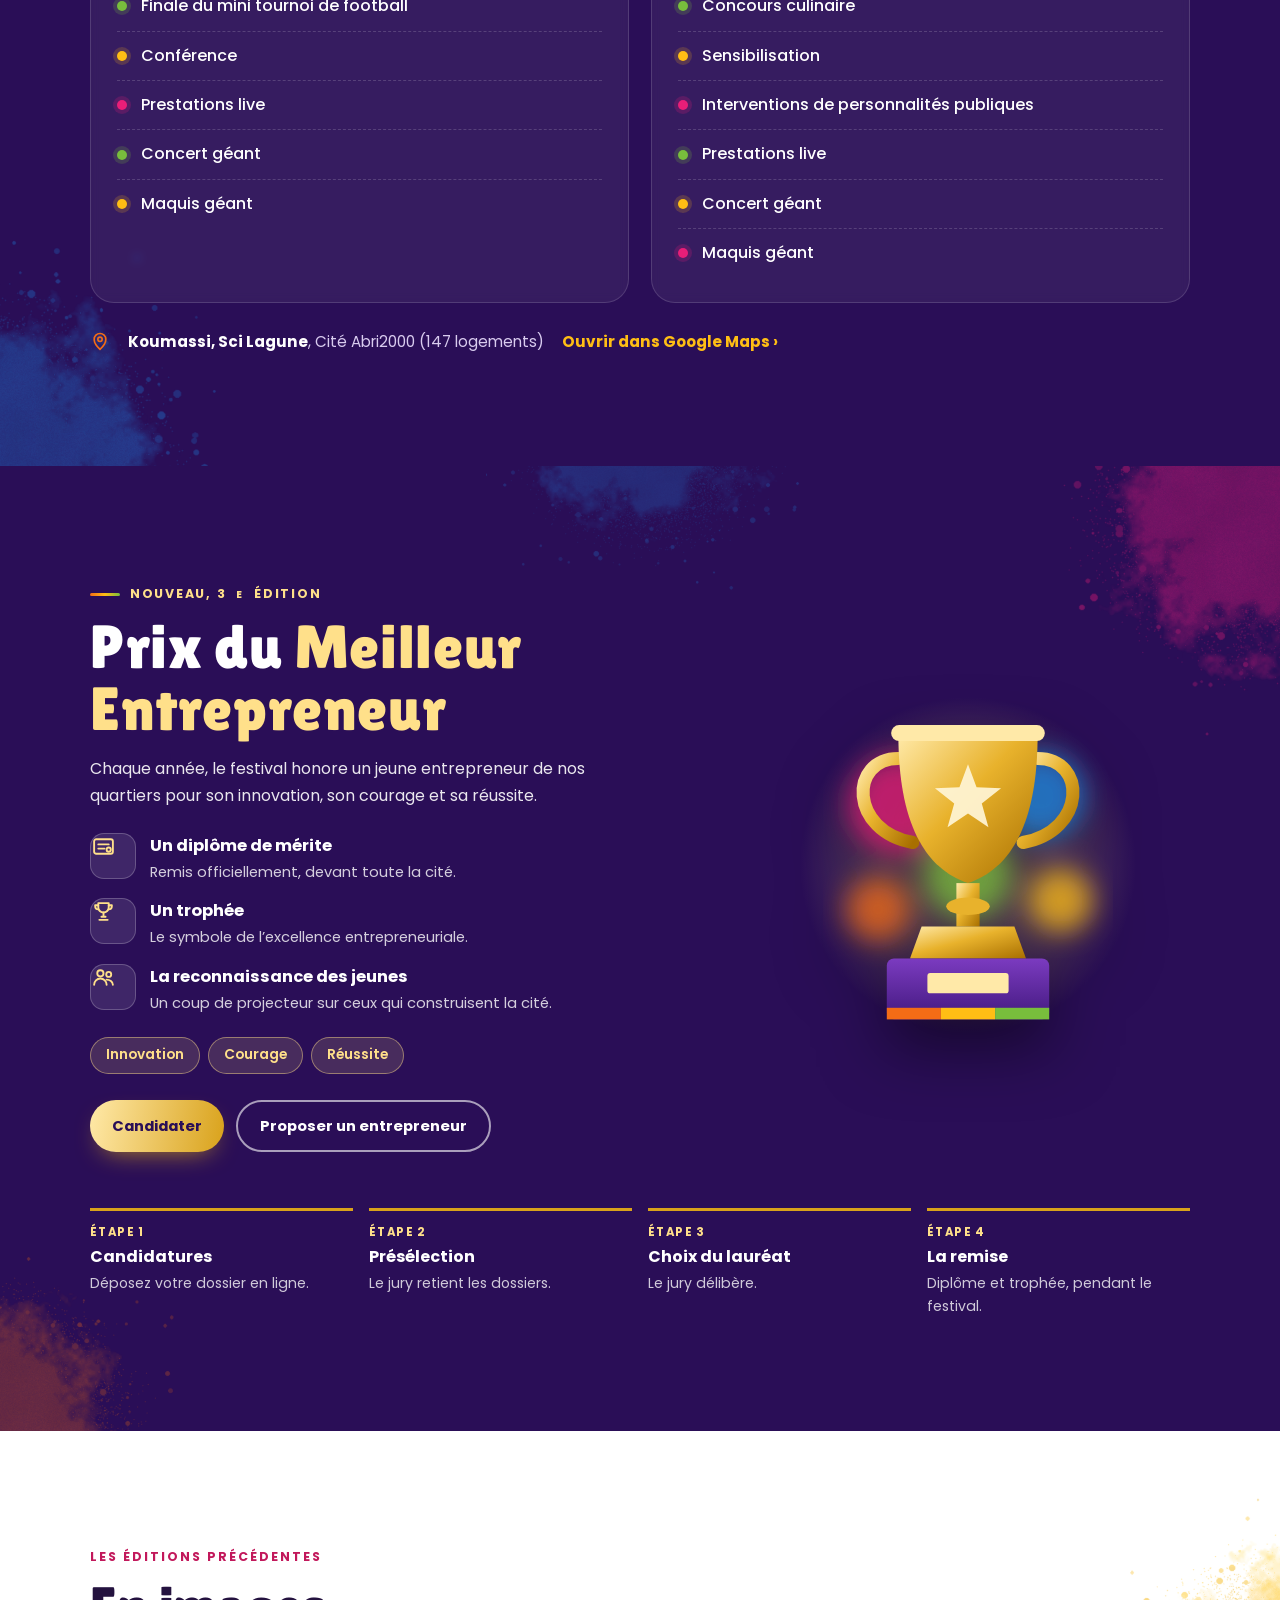
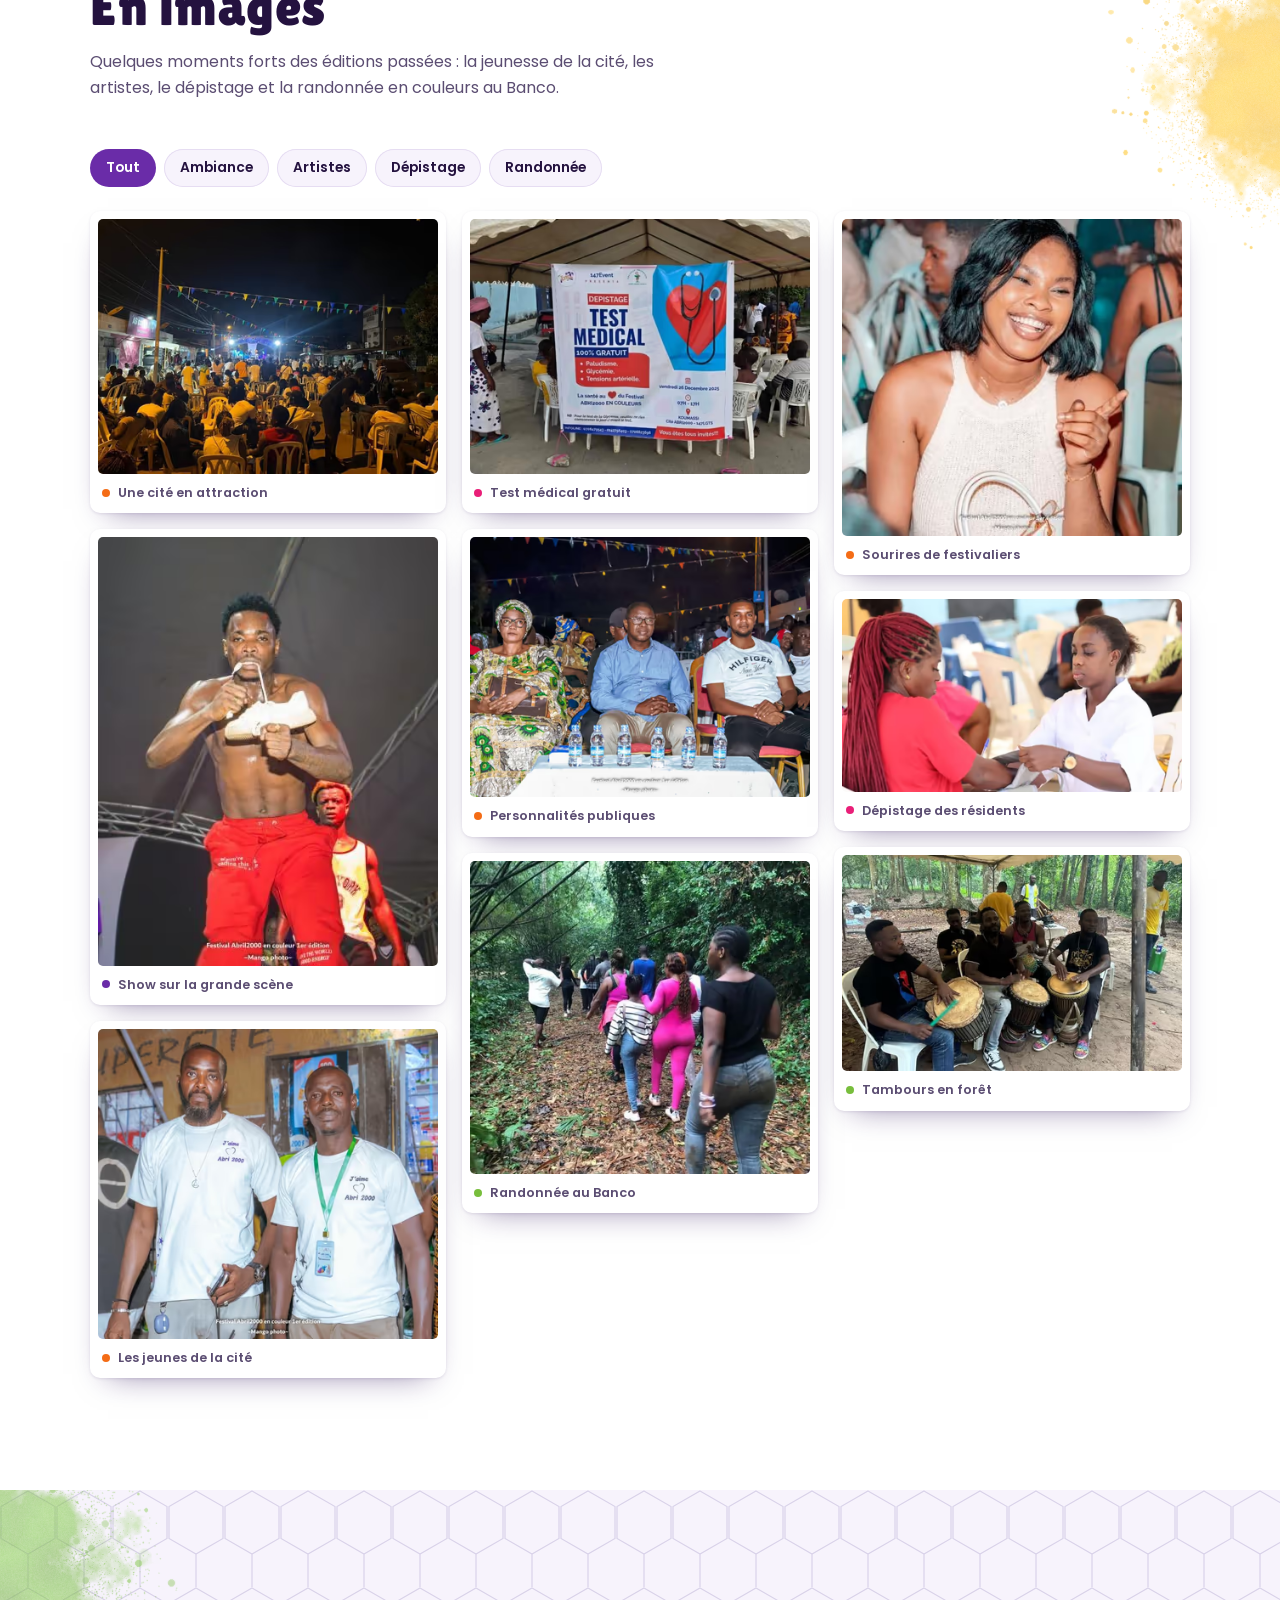
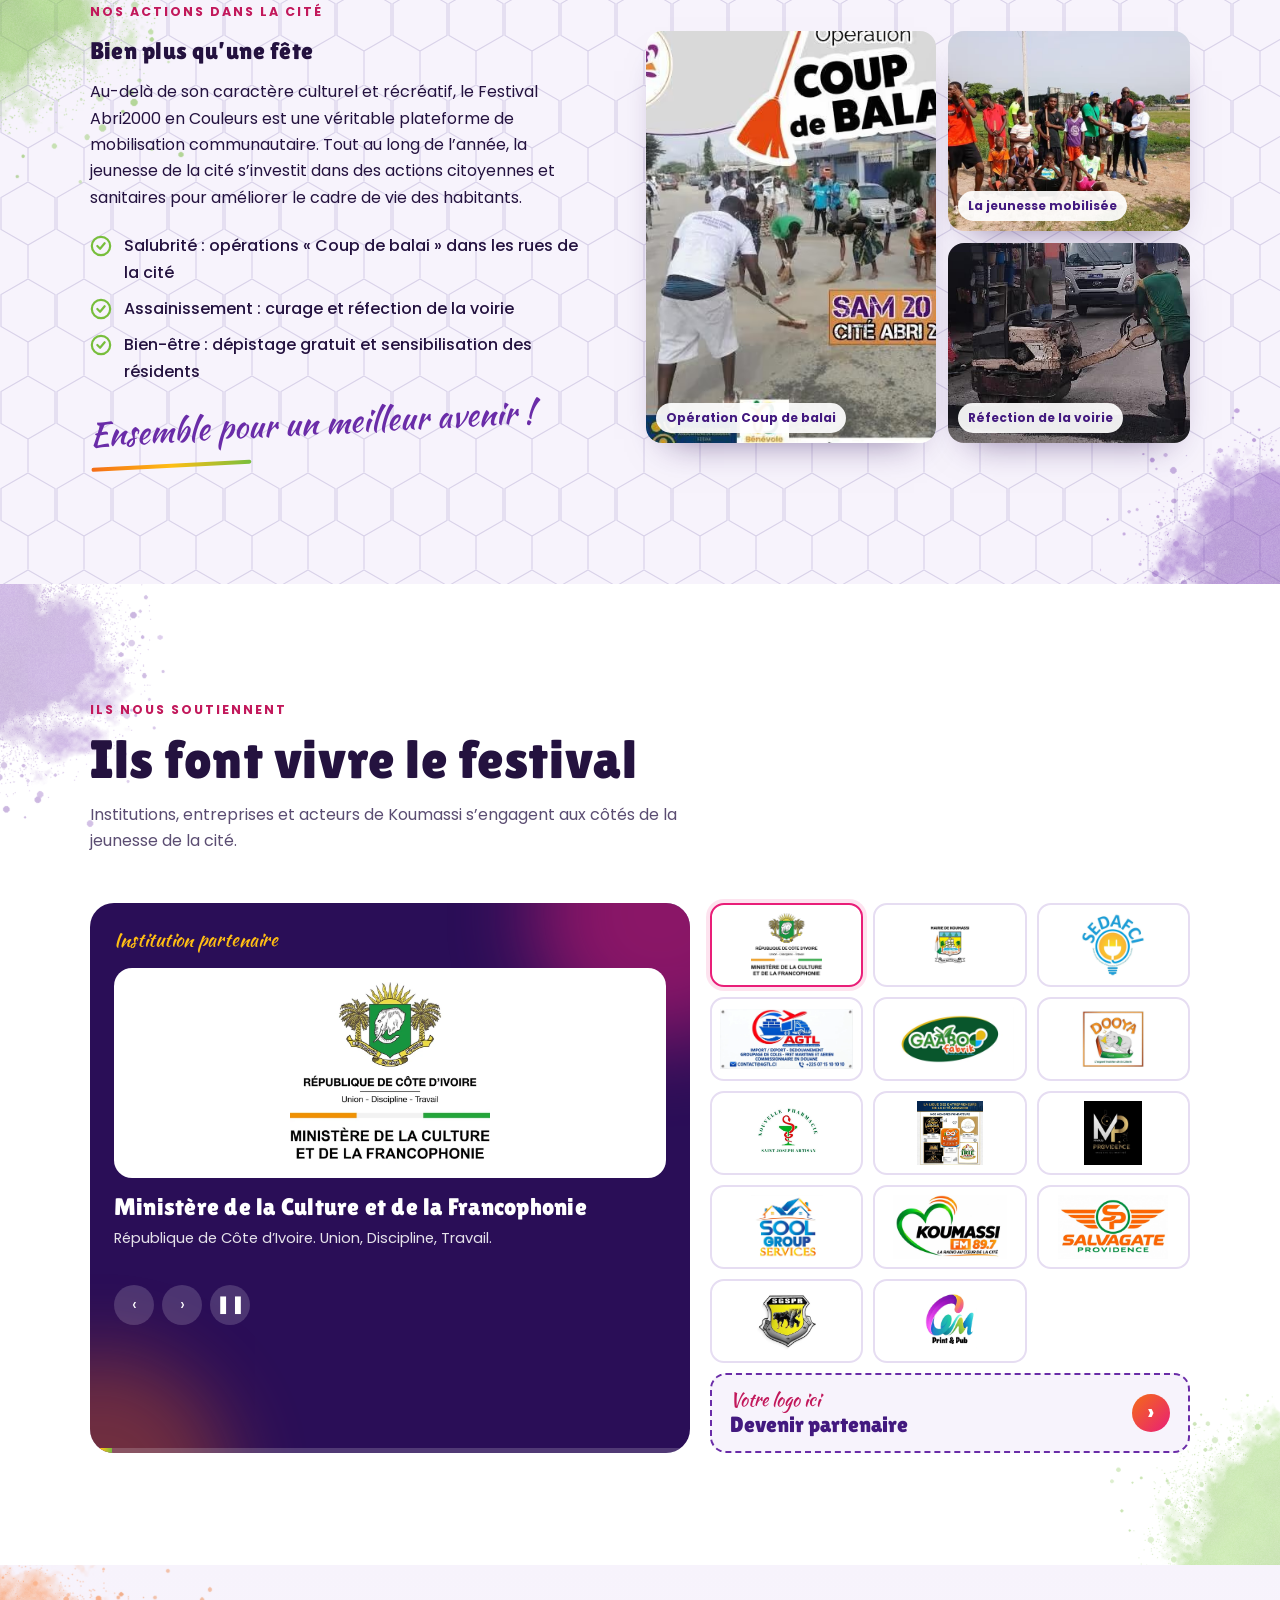
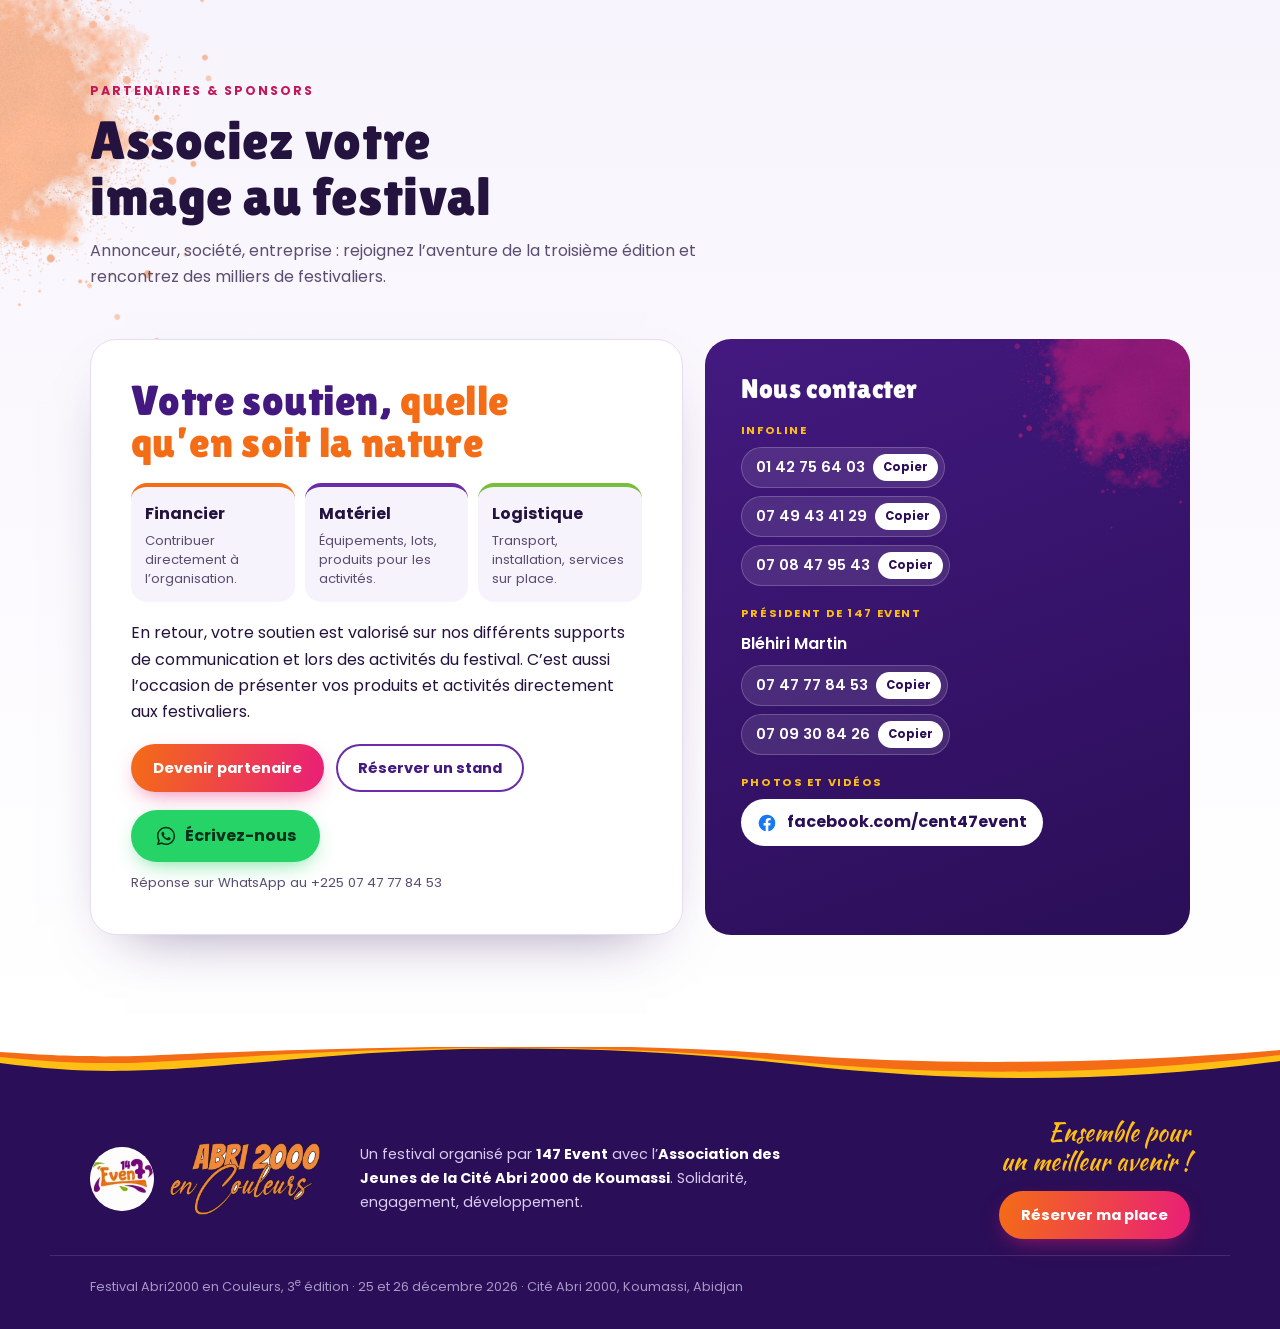
==== commit 6f6ab333: "Prix du Meilleur Entrepreneur : section du site, parcours Candidature, onglet équipe et export La mi" ====
--- a/index.html
+++ b/index.html
@@ -54,7 +54,7 @@
   ]
 }
 </script>
-<link rel="stylesheet" href="assets/css/style.css?v=20261102">
+<link rel="stylesheet" href="assets/css/style.css?v=20261104">
 </head>
 <body>
 <nav class="nav" aria-label="Navigation principale">
@@ -66,6 +66,7 @@
     <div class="liens">
       <a href="#festival">Le festival</a>
       <a href="#programme">Programme</a>
+      <a href="#prix">Le Prix</a>
       <a href="#images">En images</a>
       <a href="#actions">Nos actions</a>
       <a href="#soutiens">Partenaires</a>
@@ -76,6 +77,7 @@
   <div class="menu-mobile" id="menu-mobile" hidden>
     <a href="#festival">Le festival</a>
     <a href="#programme">Programme</a>
+      <a href="#prix">Le Prix</a>
     <a href="#images">En images</a>
     <a href="#actions">Nos actions</a>
     <a href="#soutiens">Partenaires</a>
@@ -242,6 +244,49 @@
   </div>
 </section>
 
+<!-- ================= PRIX DU MEILLEUR ENTREPRENEUR ================= -->
+<section class="bloc px" id="prix" aria-labelledby="px-titre">
+  <div class="poudre p-rose" style="--t:440px;right:-200px;top:-170px;--o:.4"></div>
+  <div class="poudre p-orange" style="--t:380px;left:-200px;bottom:-180px;--o:.32"></div>
+  <div class="poudre p-bleu" style="--t:320px;left:38%;top:-190px;--o:.25"></div>
+  <div class="enveloppe">
+    <div class="px-grille">
+      <div class="px-texte">
+        <span class="px-nouveau">Nouveau, 3<sup>e</sup> édition</span>
+        <h2 id="px-titre">Prix du <em>Meilleur Entrepreneur</em></h2>
+        <p class="px-accroche">Chaque année, le festival honore un jeune entrepreneur de nos quartiers pour son innovation, son courage et sa réussite.</p>
+        <ul class="px-piliers">
+          <li><span class="px-ic"><svg viewBox="0 0 24 24" fill="none" stroke="#FFE08A" stroke-width="1.8" stroke-linecap="round" stroke-linejoin="round" aria-hidden="true"><rect x="3" y="5" width="18" height="14" rx="2"/><path d="M7 10h10M7 14h6"/><circle cx="17" cy="15" r="2"/></svg></span><div><b>Un diplôme de mérite</b><span>Remis officiellement, devant toute la cité.</span></div></li>
+          <li><span class="px-ic"><svg viewBox="0 0 24 24" fill="none" stroke="#FFE08A" stroke-width="1.8" stroke-linecap="round" stroke-linejoin="round" aria-hidden="true"><path d="M7 4h10v4a5 5 0 0 1-10 0z"/><path d="M7 6H4v1a3 3 0 0 0 3 3M17 6h3v1a3 3 0 0 1-3 3M12 13v4M8 20h8M10 17h4"/></svg></span><div><b>Un trophée</b><span>Le symbole de l’excellence entrepreneuriale.</span></div></li>
+          <li><span class="px-ic"><svg viewBox="0 0 24 24" fill="none" stroke="#FFE08A" stroke-width="1.8" stroke-linecap="round" stroke-linejoin="round" aria-hidden="true"><circle cx="9" cy="8" r="3"/><circle cx="17" cy="9" r="2.4"/><path d="M3 19c0-3.3 2.7-6 6-6s6 2.7 6 6M15 14c3 0 6 2 6 5"/></svg></span><div><b>La reconnaissance des jeunes</b><span>Un coup de projecteur sur ceux qui construisent la cité.</span></div></li>
+        </ul>
+        <ul class="px-criteres" aria-label="Critères du prix"><li>Innovation</li><li>Courage</li><li>Réussite</li></ul>
+        <div class="px-cta">
+          <a class="bouton px-b-or" href="#reserver" data-reserver="candidature">Candidater</a>
+          <a class="bouton px-b-contour" href="#reserver" data-reserver="candidature-autre">Proposer un entrepreneur</a>
+        </div>
+      </div>
+      <div class="px-troph"><div class="px-halo" aria-hidden="true"></div><svg viewBox="0 0 200 250" role="img" aria-label="Le trophée du Prix du Meilleur Entrepreneur : une coupe dorée sur un socle violet" width="260" height="325"><defs>
+<linearGradient id="orpx" x1="0" y1="0" x2="1" y2="1"><stop offset="0" stop-color="#FFE9A8"/><stop offset=".45" stop-color="#E8B22C"/><stop offset="1" stop-color="#A86F00"/></linearGradient>
+<linearGradient id="vipx" x1="0" y1="0" x2="0" y2="1"><stop offset="0" stop-color="#7B3BC0"/><stop offset="1" stop-color="#43197F"/></linearGradient>
+<filter id="flpx" x="-50%" y="-50%" width="200%" height="200%"><feGaussianBlur stdDeviation="9"/></filter></defs>
+<g filter="url(#flpx)" opacity=".75"><circle cx="52" cy="84" r="34" fill="#E91E78"/><circle cx="150" cy="78" r="30" fill="#1E88E5"/><circle cx="100" cy="132" r="30" fill="#78BE3C"/><circle cx="38" cy="156" r="22" fill="#F46C16"/><circle cx="164" cy="150" r="22" fill="#FFBE14"/></g>
+<path d="M52 52C18 52 18 102 62 110" fill="none" stroke="url(#orpx)" stroke-width="9" stroke-linecap="round"/><path d="M148 52C182 52 182 102 138 110" fill="none" stroke="url(#orpx)" stroke-width="9" stroke-linecap="round"/>
+<path d="M52 36H148C148 96 130 128 100 138C70 128 52 96 52 36Z" fill="url(#orpx)"/><rect x="47" y="29" width="106" height="11" rx="5.5" fill="#FFE9A8"/>
+<polygon points="100.0,56.0 105.9,71.9 122.8,72.6 109.5,83.1 114.1,99.4 100.0,90.0 85.9,99.4 90.5,83.1 77.2,72.6 94.1,71.9" fill="#FFF6D6" opacity=".92"/>
+<rect x="92" y="138" width="16" height="30" fill="url(#orpx)"/><ellipse cx="100" cy="154" rx="15" ry="6" fill="#E8B22C"/>
+<path d="M68 168H132L140 190H60Z" fill="url(#orpx)"/>
+<rect x="44" y="190" width="112" height="42" rx="5" fill="url(#vipx)"/><rect x="72" y="200" width="56" height="14" rx="2" fill="#FFE9A8"/><rect x="44" y="224" width="37.3" height="8" fill="#F46C16"/><rect x="81.3" y="224" width="37.4" height="8" fill="#FFBE14"/><rect x="118.7" y="224" width="37.3" height="8" fill="#78BE3C"/></svg></div>
+    </div>
+    <ol class="px-etapes" aria-label="Déroulé du prix">
+      <li><small>Étape 1</small><b>Candidatures</b><span>Déposez votre dossier en ligne.</span></li>
+      <li><small>Étape 2</small><b>Présélection</b><span>Le jury retient les dossiers.</span></li>
+      <li><small>Étape 3</small><b>Choix du lauréat</b><span>Le jury délibère.</span></li>
+      <li><small>Étape 4</small><b>La remise</b><span>Diplôme et trophée, pendant le festival.</span></li>
+    </ol>
+  </div>
+</section>
+
 <!-- ================= EN IMAGES ================= -->
 <section class="bloc galerie" id="images">
   <div class="poudre p-jaune" style="--t:380px;right:-200px;top:60px;--o:.55"></div>
@@ -436,8 +481,8 @@
   </div>
 </dialog>
 <div class="toast" id="toast" hidden></div>
-<script src="assets/js/main.js?v=20261020"></script>
-<script src="assets/js/reservation.js?v=20261018"></script>
-<script src="assets/js/partenaires.js?v=20261102"></script>
+<script src="assets/js/main.js?v=20261104"></script>
+<script src="assets/js/reservation.js?v=20261104"></script>
+<script src="assets/js/partenaires.js?v=20261104"></script>
 </body>
 </html>
--- a/assets/css/style.css
+++ b/assets/css/style.css
@@ -62,7 +62,7 @@
 .b-chaud{color:#fff;background:linear-gradient(100deg,var(--orange),var(--rose));box-shadow:0 8px 22px -8px rgba(233,30,120,.65)}
 .b-clair{color:var(--violet-profond);background:#fff;box-shadow:inset 0 0 0 2px var(--violet)}
 .nav .bouton{padding:10px 18px;font-size:.85rem}
-@media (max-width:900px){.liens{display:none}.nav .bouton{margin-left:auto}}
+@media (max-width:960px){.liens{display:none}.nav .bouton{margin-left:auto}}
 .nav .bouton{white-space:nowrap}
 @media (max-width:480px){.marque small{display:none}.marque span{font-size:.98rem}.marque img{width:38px;height:38px}.nav .bouton{padding:8px 13px;font-size:.78rem}}
 
@@ -393,11 +393,11 @@
 .menu-mobile a:last-child{border-bottom:0}
 .menu-mobile a:hover,.menu-mobile a:focus-visible{color:var(--violet)}
 @keyframes menu-entre{from{opacity:0;transform:translateY(-8px)}to{opacity:1;transform:none}}
-@media (max-width:900px){
+@media (max-width:960px){
   .menu-burger{display:block}
   .nav .enveloppe{gap:10px}
 }
-@media (min-width:901px){.menu-mobile{display:none}}
+@media (min-width:961px){.menu-mobile{display:none}}
 @media (max-width:380px){
   .marque span{font-size:.86rem}
   .marque img{width:34px;height:34px}
@@ -461,3 +461,41 @@
   .pv-grand{animation:none}
   .pv-liste button,.pv-vous{transition:none}
 }
+
+/* ================= PRIX DU MEILLEUR ENTREPRENEUR ================= */
+.px{background:var(--violet-nuit);color:#fff}
+.px .enveloppe{position:relative;z-index:2}
+.px-grille{display:grid;grid-template-columns:minmax(0,1.15fr) minmax(0,.85fr);gap:clamp(24px,5vw,56px);align-items:center}
+.px-nouveau{display:inline-flex;gap:10px;align-items:center;font-weight:700;font-size:.78rem;letter-spacing:.14em;text-transform:uppercase;color:#FFE08A}
+.px-nouveau::before{content:"";width:30px;height:3px;border-radius:3px;background:linear-gradient(90deg,var(--orange),var(--jaune),var(--vert))}
+.px h2{font-size:clamp(2.2rem,5.4vw,3.8rem);margin-top:12px;color:#fff}
+.px h2 em{font-style:normal;color:#FFE08A}
+.px-accroche{margin-top:16px;color:rgba(255,255,255,.9);max-width:54ch}
+.px-piliers{display:grid;gap:14px;margin:24px 0 0;padding:0;list-style:none}
+.px-piliers li{display:grid;grid-template-columns:46px 1fr;gap:14px;align-items:start}
+.px-ic{width:46px;height:46px;border-radius:14px;display:grid;place-items:center;background:rgba(255,255,255,.1);border:1px solid rgba(255,255,255,.22)}
+.px-ic svg{width:25px;height:25px}
+.px-piliers b{display:block;font-size:1.02rem}
+.px-piliers span{display:block;color:rgba(255,255,255,.8);font-size:.92rem}
+.px-criteres{display:flex;flex-wrap:wrap;gap:8px;margin:22px 0 0;padding:0;list-style:none}
+.px-criteres li{font-size:.86rem;font-weight:600;border-radius:999px;padding:6px 15px;background:rgba(255,224,138,.14);border:1px solid rgba(255,224,138,.45);color:#FFE08A}
+.px-cta{display:flex;flex-wrap:wrap;gap:12px;margin-top:26px}
+.px .px-b-or{color:var(--violet-nuit);background:linear-gradient(100deg,#FFE9A8,#D9A21B);box-shadow:0 10px 26px -12px rgba(217,162,27,.9)}
+.px .px-b-contour{background:transparent;color:#fff;border:2px solid rgba(255,255,255,.6);box-shadow:none}
+.px .px-b-contour:hover{background:rgba(255,255,255,.1)}
+.px-troph{position:relative;display:grid;place-items:center;min-height:340px}
+.px-halo{position:absolute;width:340px;height:340px;border-radius:50%;background:radial-gradient(circle,rgba(255,224,138,.5),rgba(255,224,138,0) 70%)}
+.px-troph svg{position:relative;width:min(100%,290px);height:auto;filter:drop-shadow(0 26px 32px rgba(0,0,0,.5))}
+.px-etapes{margin:clamp(36px,5vw,56px) 0 0;padding:0;list-style:none;display:grid;grid-template-columns:repeat(4,minmax(0,1fr));gap:16px}
+.px-etapes li{border-top:3px solid #D9A21B;padding-top:12px}
+.px-etapes small{display:block;font-weight:700;font-size:.72rem;letter-spacing:.12em;text-transform:uppercase;color:#FFE08A}
+.px-etapes b{display:block;margin-top:2px}
+.px-etapes span{display:block;font-size:.88rem;color:rgba(255,255,255,.78);margin-top:2px}
+@media (max-width:900px){
+  .px-grille{grid-template-columns:1fr}
+  .px-troph{order:-1;min-height:280px}
+  .px-halo{width:280px;height:280px}
+  .px-troph svg{width:min(100%,220px)}
+  .px-etapes{grid-template-columns:repeat(2,minmax(0,1fr))}
+}
+@media (max-width:480px){.px-cta .bouton{width:100%;justify-content:center}}
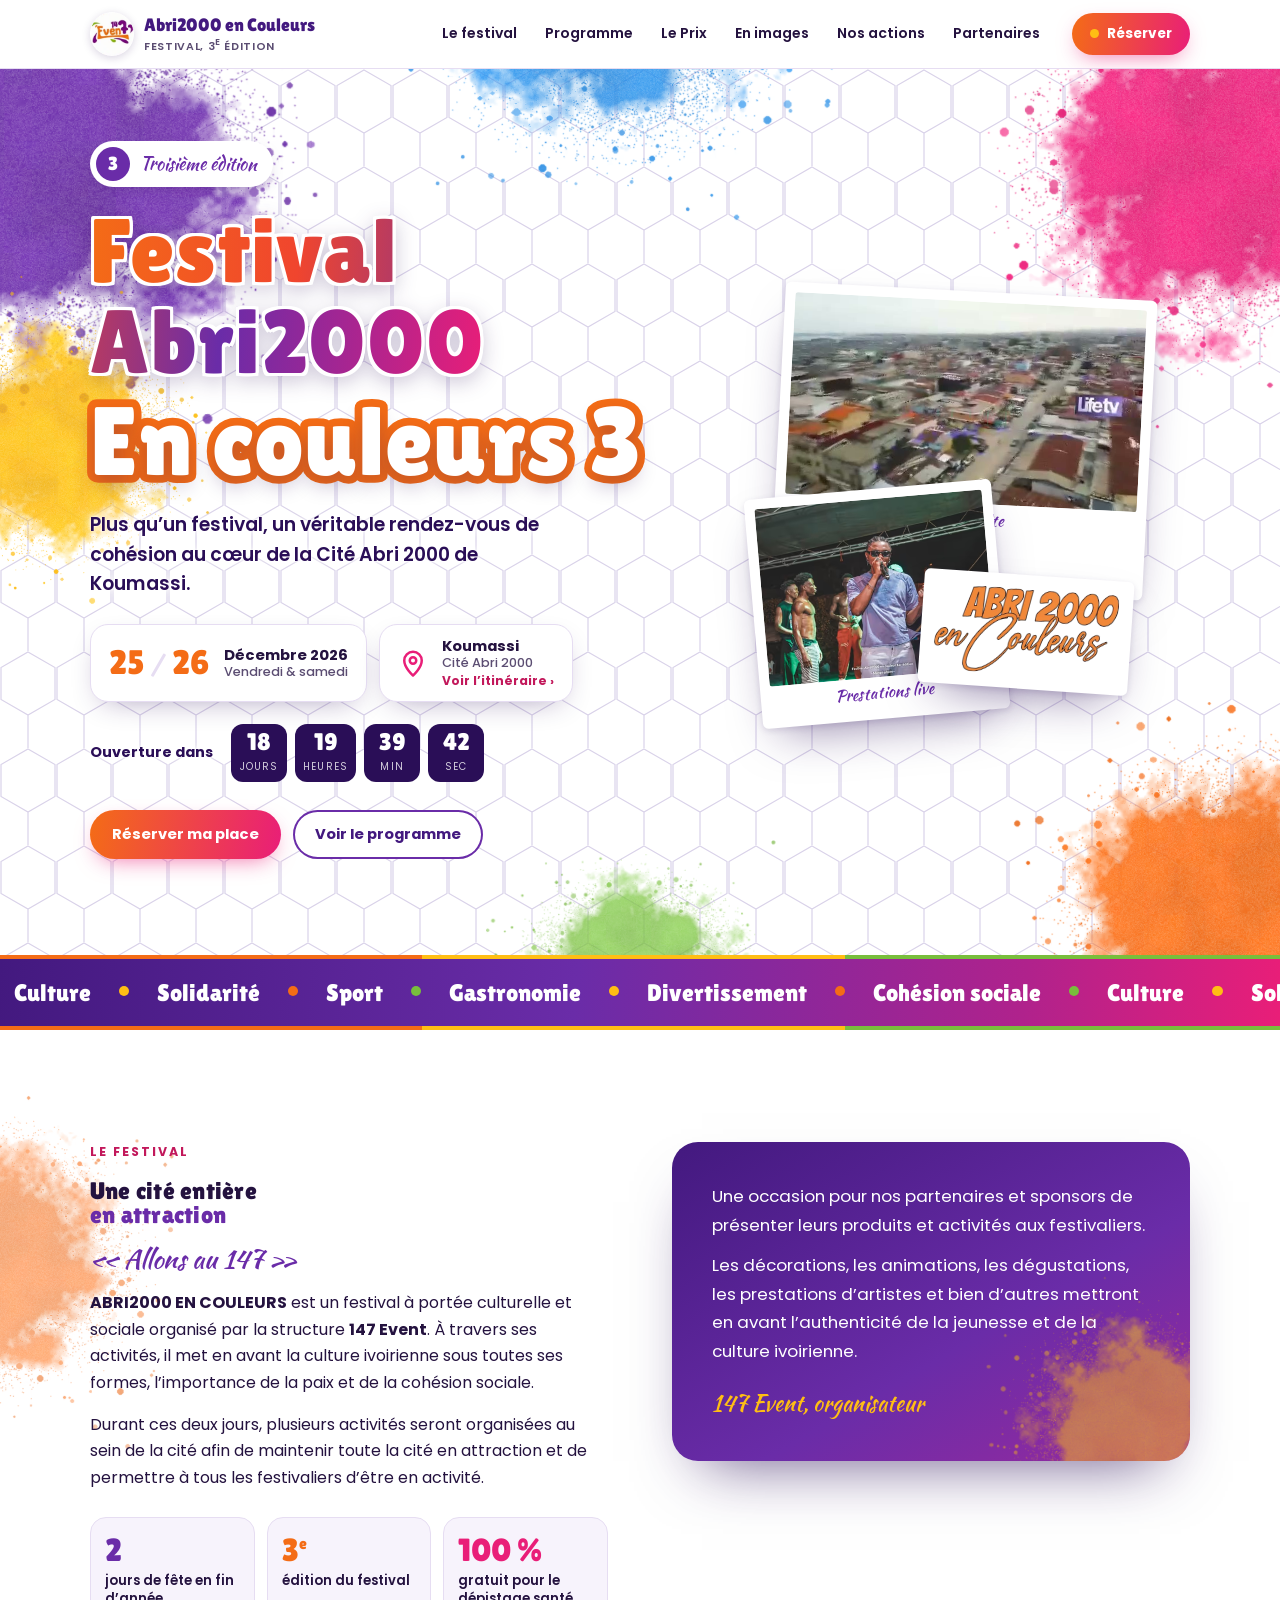
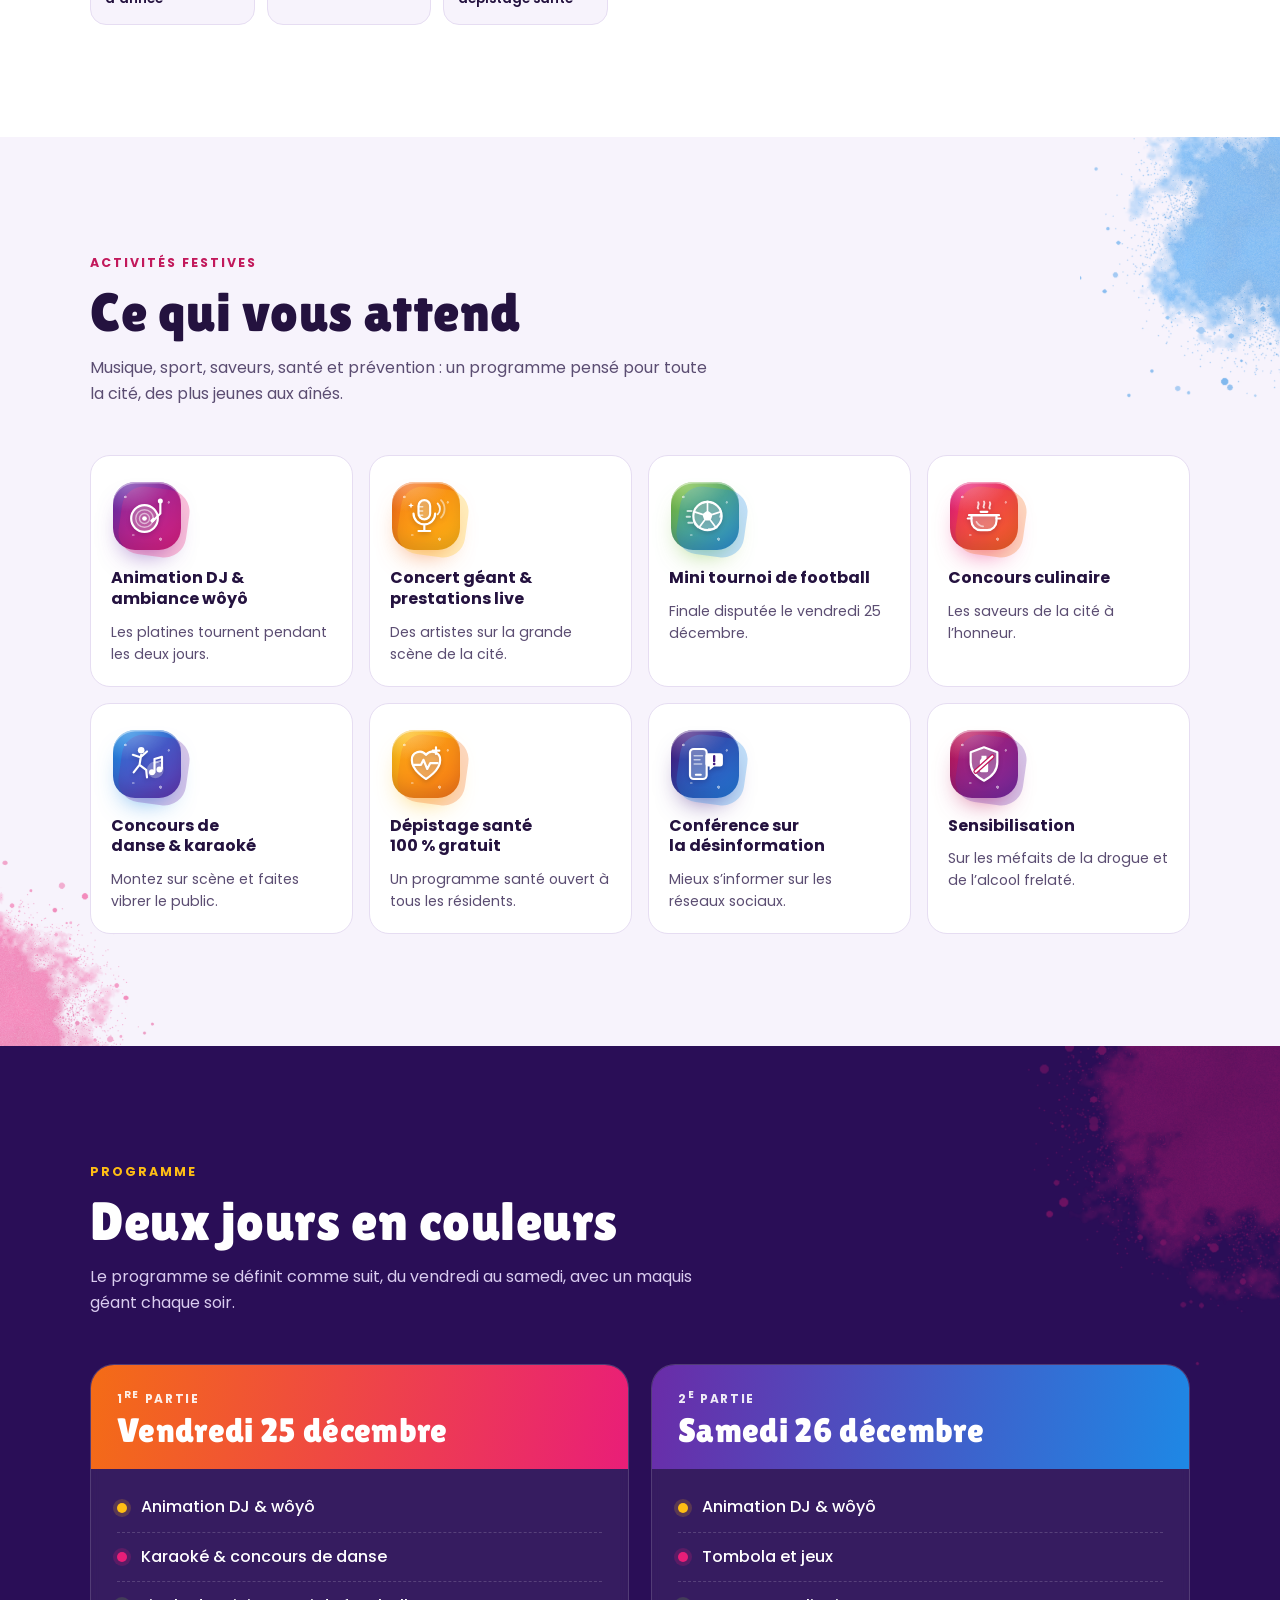
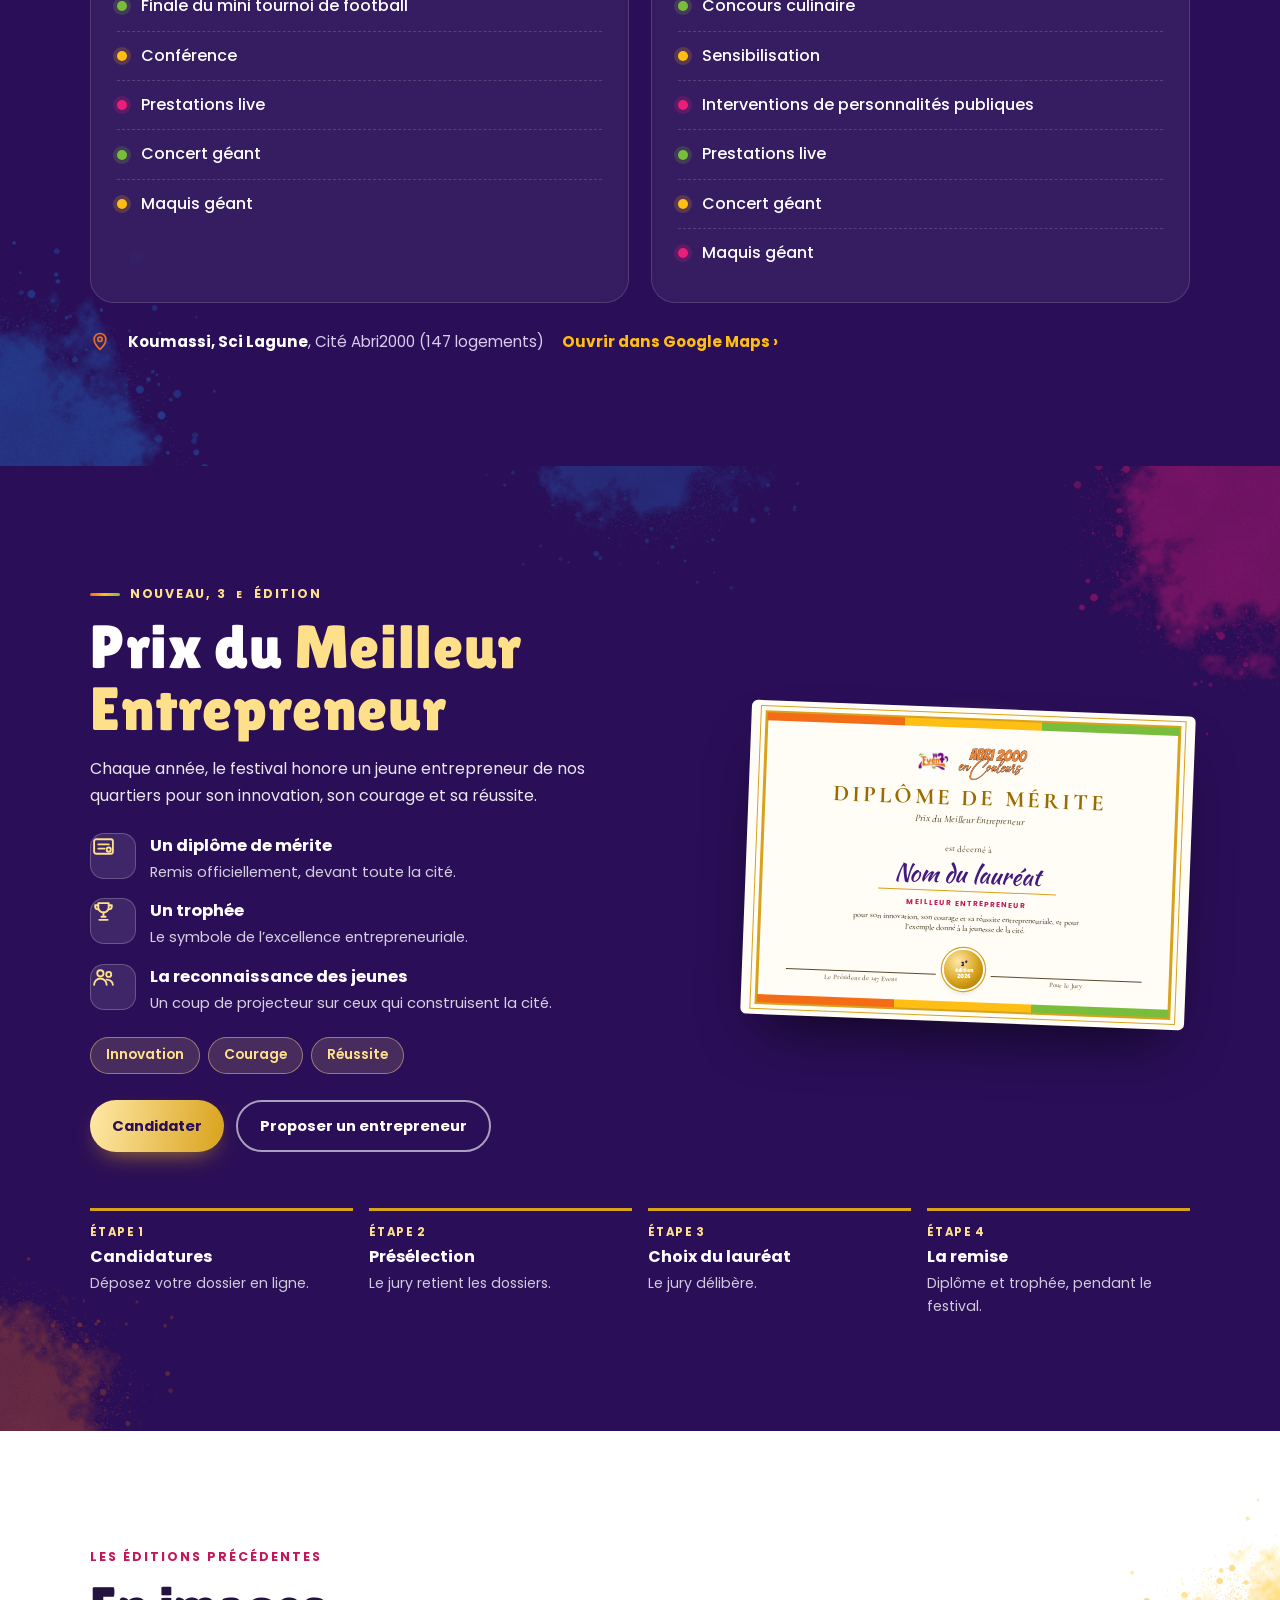
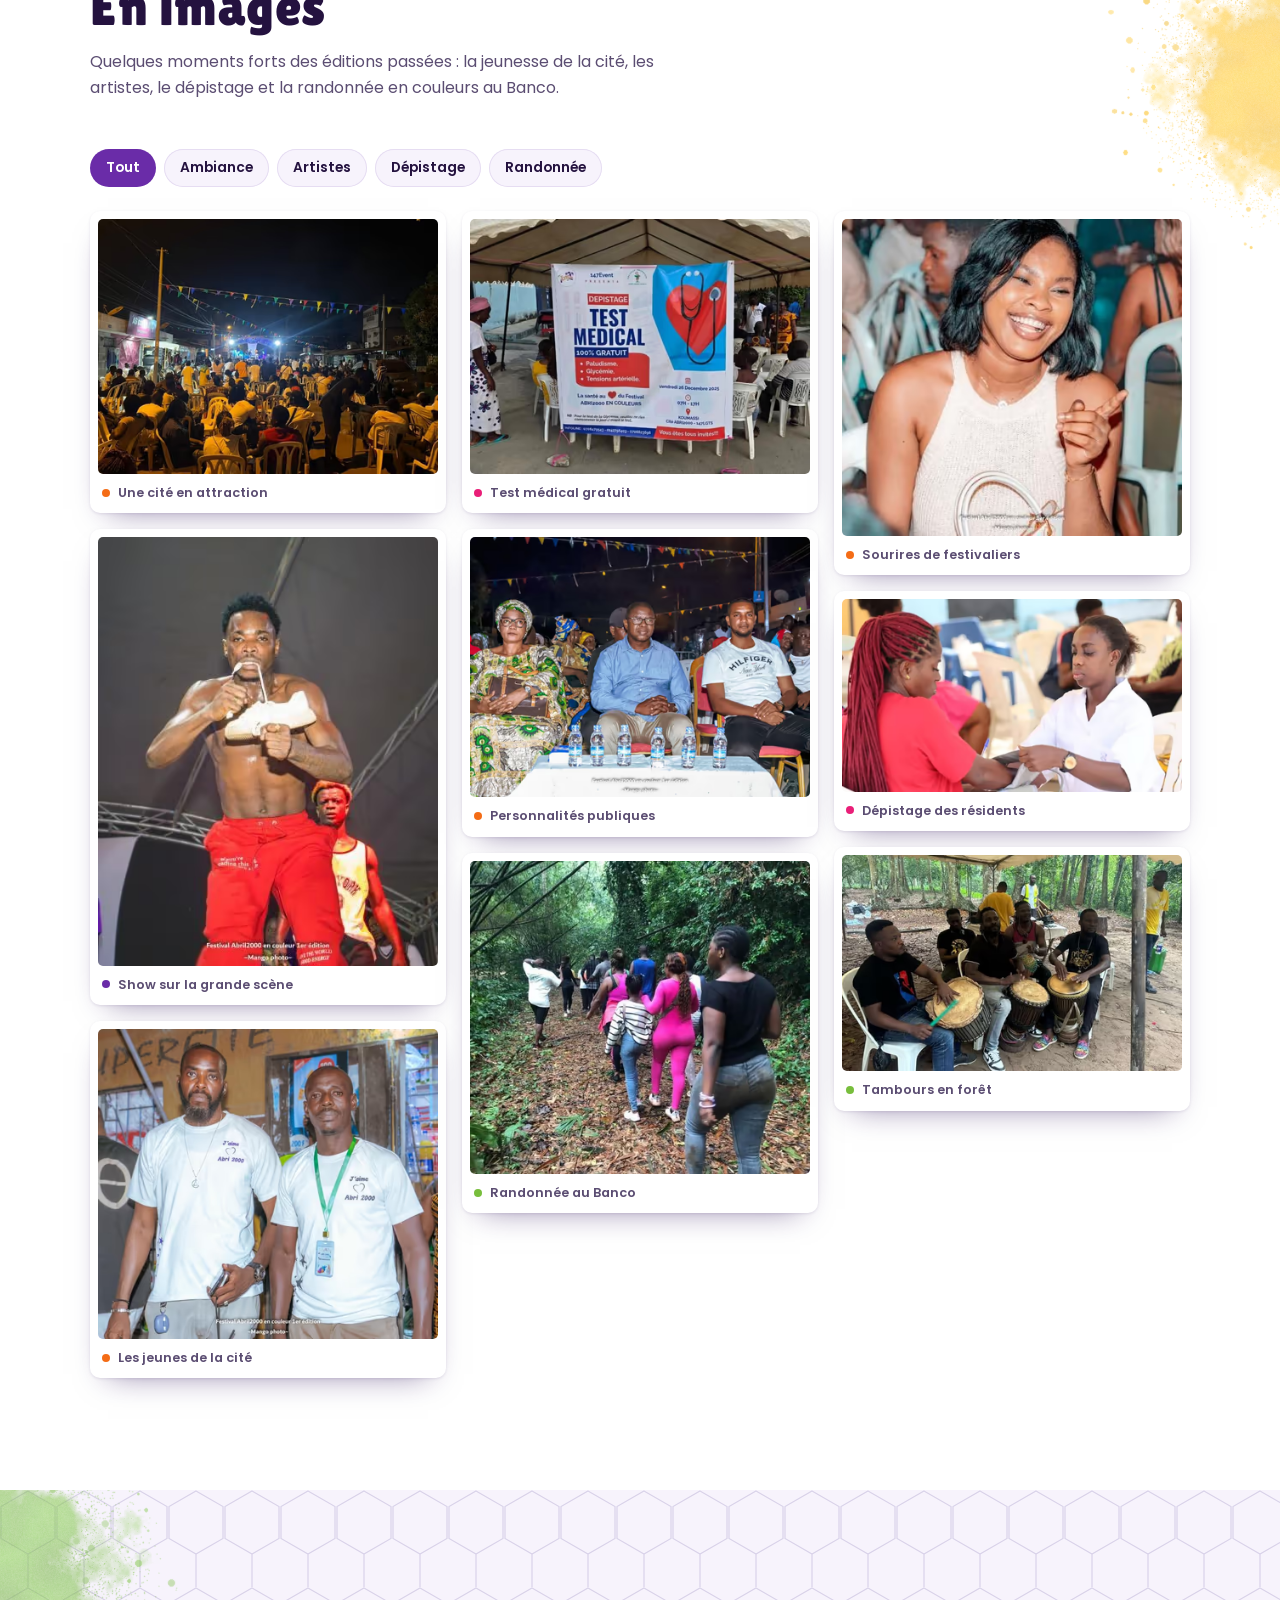
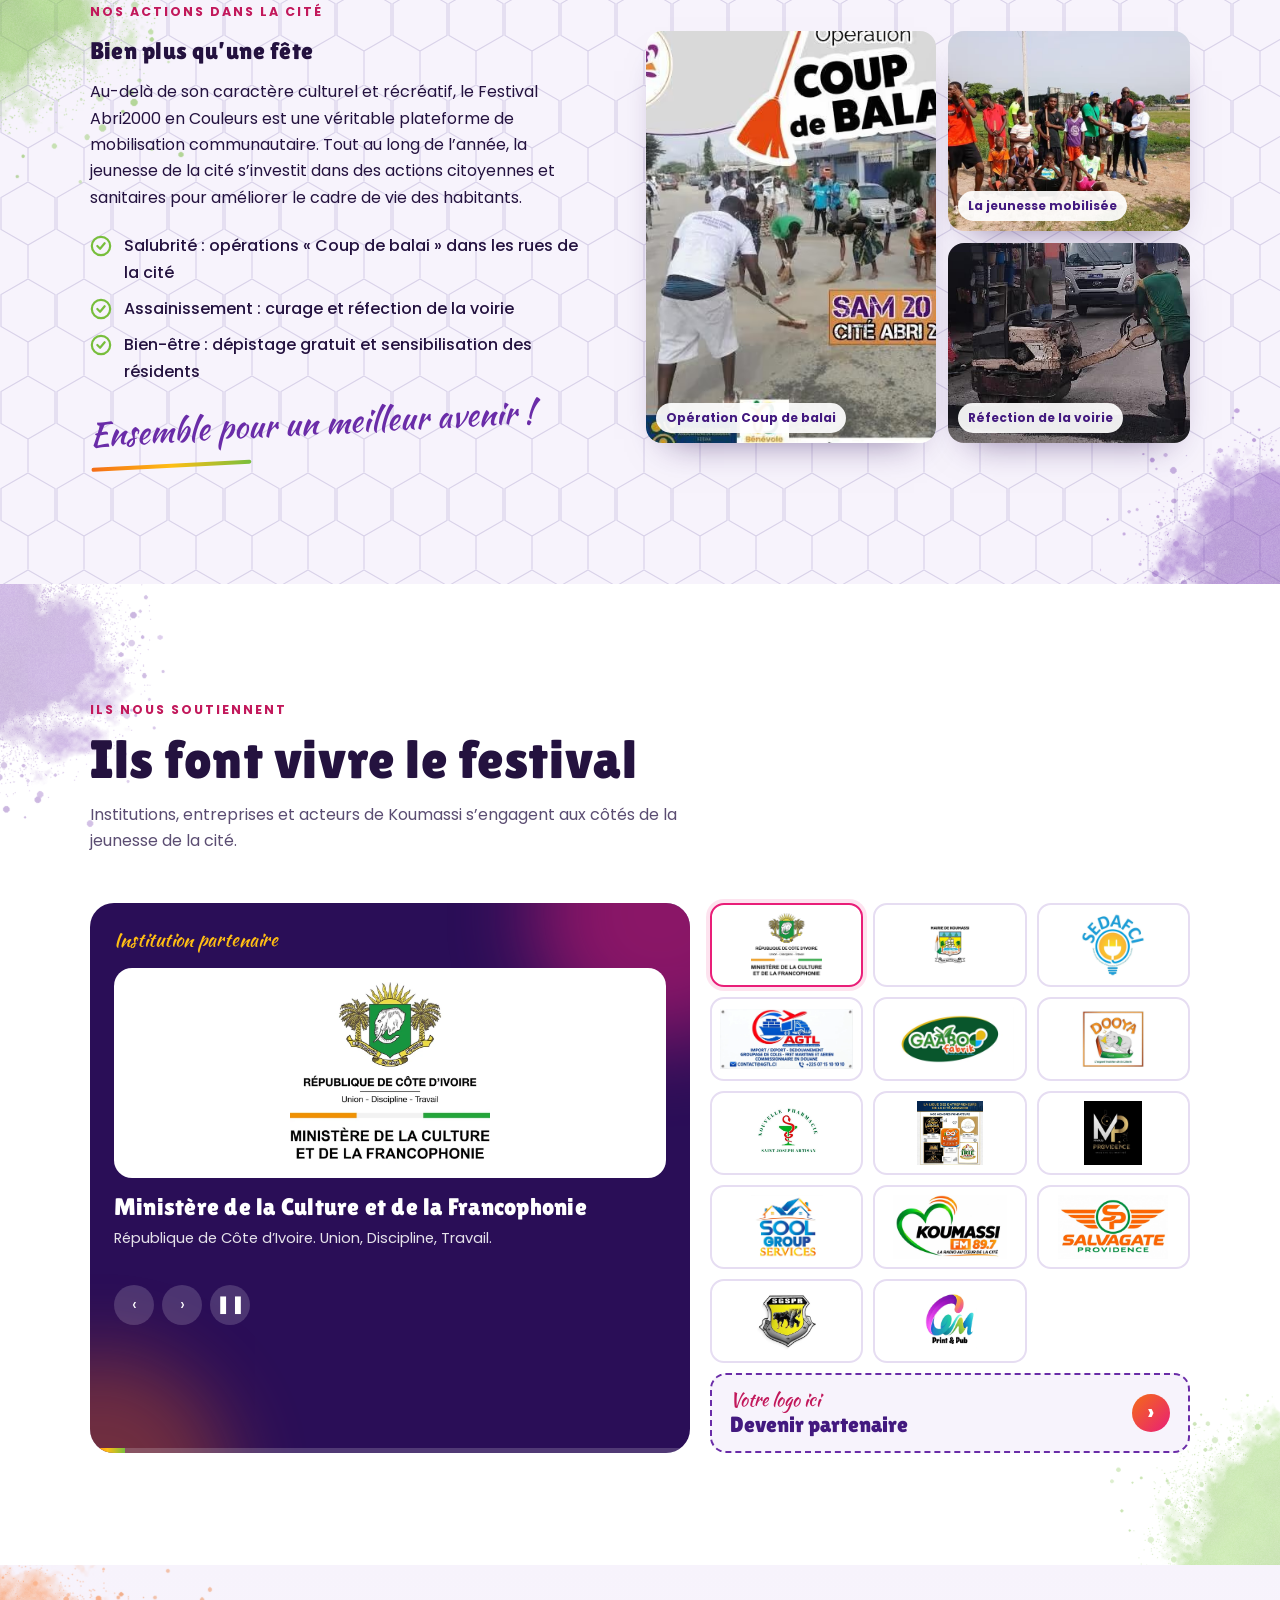
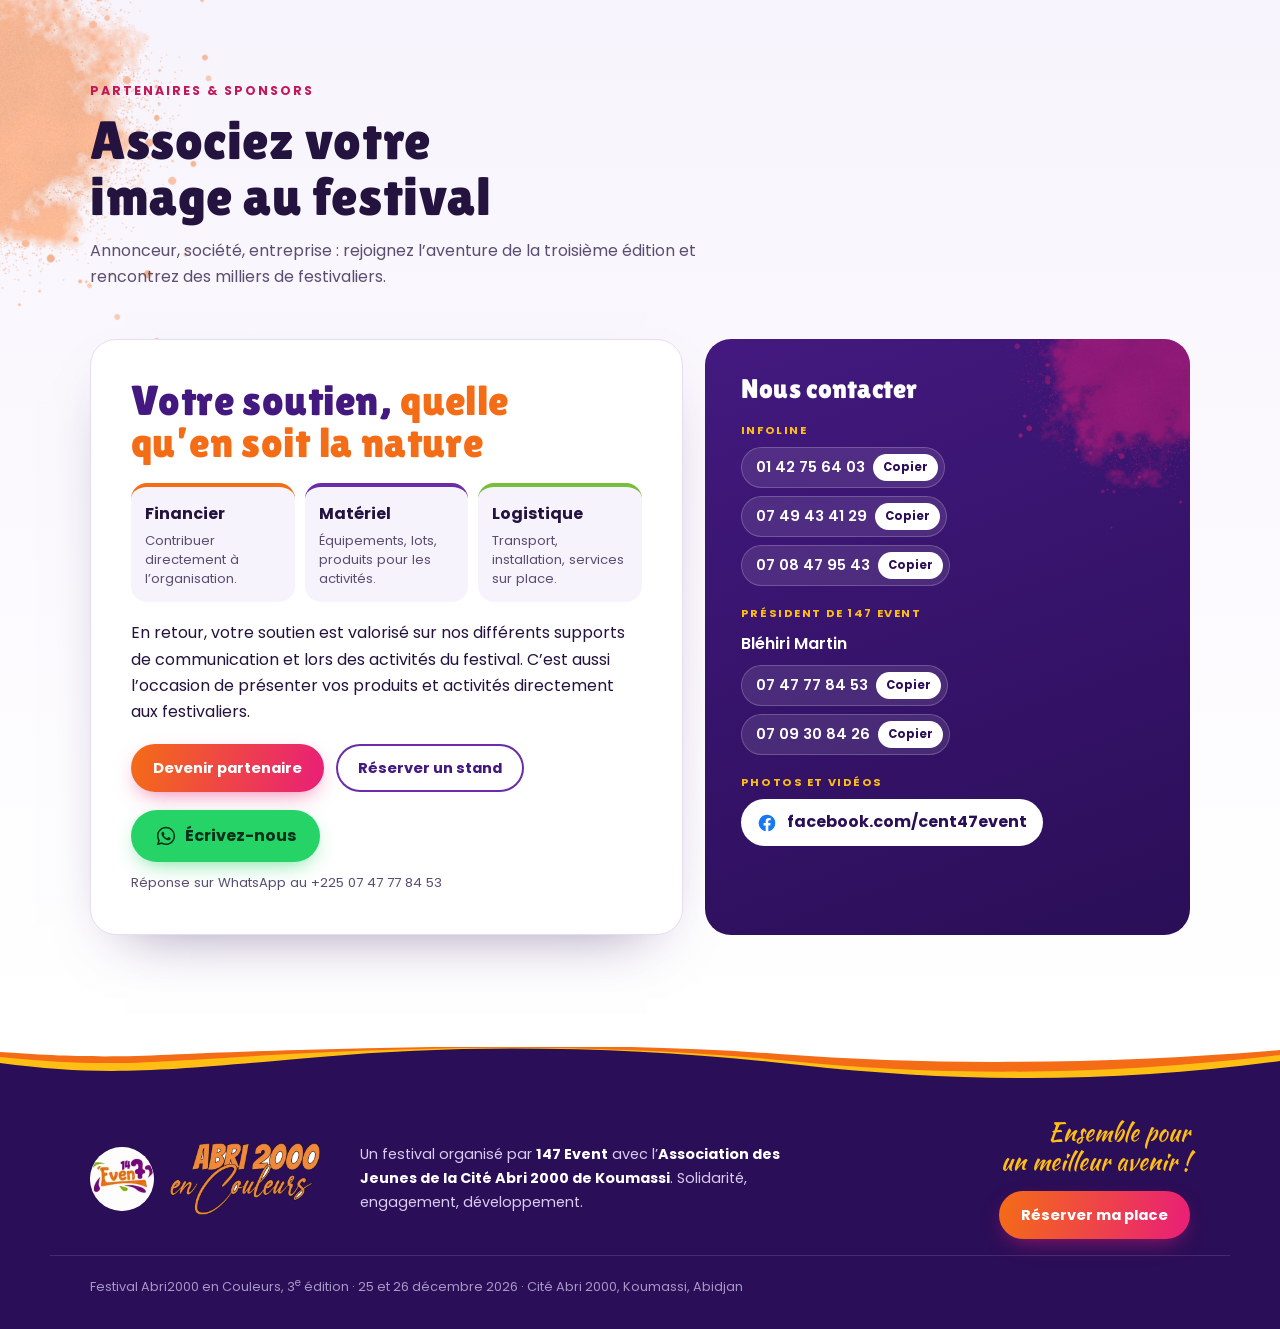
==== commit 23908ad4: "Section du Prix : le diplôme de mérite remplace la coupe, avec la police Cormorant Garamond auto-héb" ====
--- a/index.html
+++ b/index.html
@@ -54,7 +54,7 @@
   ]
 }
 </script>
-<link rel="stylesheet" href="assets/css/style.css?v=20261104">
+<link rel="stylesheet" href="assets/css/style.css?v=20261104c">
 </head>
 <body>
 <nav class="nav" aria-label="Navigation principale">
@@ -266,17 +266,26 @@
           <a class="bouton px-b-contour" href="#reserver" data-reserver="candidature-autre">Proposer un entrepreneur</a>
         </div>
       </div>
-      <div class="px-troph"><div class="px-halo" aria-hidden="true"></div><svg viewBox="0 0 200 250" role="img" aria-label="Le trophée du Prix du Meilleur Entrepreneur : une coupe dorée sur un socle violet" width="260" height="325"><defs>
-<linearGradient id="orpx" x1="0" y1="0" x2="1" y2="1"><stop offset="0" stop-color="#FFE9A8"/><stop offset=".45" stop-color="#E8B22C"/><stop offset="1" stop-color="#A86F00"/></linearGradient>
-<linearGradient id="vipx" x1="0" y1="0" x2="0" y2="1"><stop offset="0" stop-color="#7B3BC0"/><stop offset="1" stop-color="#43197F"/></linearGradient>
-<filter id="flpx" x="-50%" y="-50%" width="200%" height="200%"><feGaussianBlur stdDeviation="9"/></filter></defs>
-<g filter="url(#flpx)" opacity=".75"><circle cx="52" cy="84" r="34" fill="#E91E78"/><circle cx="150" cy="78" r="30" fill="#1E88E5"/><circle cx="100" cy="132" r="30" fill="#78BE3C"/><circle cx="38" cy="156" r="22" fill="#F46C16"/><circle cx="164" cy="150" r="22" fill="#FFBE14"/></g>
-<path d="M52 52C18 52 18 102 62 110" fill="none" stroke="url(#orpx)" stroke-width="9" stroke-linecap="round"/><path d="M148 52C182 52 182 102 138 110" fill="none" stroke="url(#orpx)" stroke-width="9" stroke-linecap="round"/>
-<path d="M52 36H148C148 96 130 128 100 138C70 128 52 96 52 36Z" fill="url(#orpx)"/><rect x="47" y="29" width="106" height="11" rx="5.5" fill="#FFE9A8"/>
-<polygon points="100.0,56.0 105.9,71.9 122.8,72.6 109.5,83.1 114.1,99.4 100.0,90.0 85.9,99.4 90.5,83.1 77.2,72.6 94.1,71.9" fill="#FFF6D6" opacity=".92"/>
-<rect x="92" y="138" width="16" height="30" fill="url(#orpx)"/><ellipse cx="100" cy="154" rx="15" ry="6" fill="#E8B22C"/>
-<path d="M68 168H132L140 190H60Z" fill="url(#orpx)"/>
-<rect x="44" y="190" width="112" height="42" rx="5" fill="url(#vipx)"/><rect x="72" y="200" width="56" height="14" rx="2" fill="#FFE9A8"/><rect x="44" y="224" width="37.3" height="8" fill="#F46C16"/><rect x="81.3" y="224" width="37.4" height="8" fill="#FFBE14"/><rect x="118.7" y="224" width="37.3" height="8" fill="#78BE3C"/></svg></div>
+      <div class="px-troph"><div class="px-halo" aria-hidden="true"></div>
+        <div class="px-dip" role="img" aria-label="Aperçu du diplôme de mérite du Prix du Meilleur Entrepreneur, avec les logos de 147 Event et du festival">
+          <div class="px-dip-bord"></div>
+          <div class="px-dip-in">
+            <div class="px-dip-logos"><img src="assets/img/logo-147event-128.webp" alt="" width="128" height="128"><img src="assets/img/logo-abri2000-480.webp" alt="" width="480" height="228"></div>
+            <div><div class="px-dip-t">Diplôme de mérite</div><div class="px-dip-s">Prix du Meilleur Entrepreneur</div></div>
+            <div class="px-dip-mid">
+              <div class="px-dip-pre">est décerné à</div>
+              <div class="px-dip-nom">Nom du lauréat</div>
+              <div class="px-dip-cat">Meilleur Entrepreneur</div>
+              <div class="px-dip-txt">pour son innovation, son courage et sa réussite entrepreneuriale, et pour l’exemple donné à la jeunesse de la cité.</div>
+            </div>
+            <div class="px-dip-pied">
+              <div class="px-signe"><i></i>Le Président de 147 Event</div>
+              <div class="px-sceau"><div><span>3<sup>e</sup></span>édition<br>2026</div></div>
+              <div class="px-signe"><i></i>Pour le Jury</div>
+            </div>
+          </div>
+        </div>
+      </div>
     </div>
     <ol class="px-etapes" aria-label="Déroulé du prix">
       <li><small>Étape 1</small><b>Candidatures</b><span>Déposez votre dossier en ligne.</span></li>
--- a/assets/css/style.css
+++ b/assets/css/style.css
@@ -1,3 +1,6 @@
+@font-face{font-family:"Cormorant Garamond";font-style:italic;font-weight:500;font-display:swap;src:url(../fonts/cormorant-garamond-500i-latin.woff2) format("woff2");unicode-range:U+0000-00FF, U+0131, U+0152-0153, U+02BB-02BC, U+02C6, U+02DA, U+02DC, U+0304, U+0308, U+0329, U+2000-206F, U+20AC, U+2122, U+2191, U+2193, U+2212, U+2215, U+FEFF, U+FFFD}
+@font-face{font-family:"Cormorant Garamond";font-style:normal;font-weight:500;font-display:swap;src:url(../fonts/cormorant-garamond-500-latin.woff2) format("woff2");unicode-range:U+0000-00FF, U+0131, U+0152-0153, U+02BB-02BC, U+02C6, U+02DA, U+02DC, U+0304, U+0308, U+0329, U+2000-206F, U+20AC, U+2122, U+2191, U+2193, U+2212, U+2215, U+FEFF, U+FFFD}
+@font-face{font-family:"Cormorant Garamond";font-style:normal;font-weight:700;font-display:swap;src:url(../fonts/cormorant-garamond-700-latin.woff2) format("woff2");unicode-range:U+0000-00FF, U+0131, U+0152-0153, U+02BB-02BC, U+02C6, U+02DA, U+02DC, U+0304, U+0308, U+0329, U+2000-206F, U+20AC, U+2122, U+2191, U+2193, U+2212, U+2215, U+FEFF, U+FFFD}
 @font-face{font-family:"Kaushan Script";font-style:normal;font-weight:400;font-display:swap;src:url(../fonts/kaushan-script-400-latin.woff2) format("woff2");unicode-range:U+0000-00FF, U+0131, U+0152-0153, U+02BB-02BC, U+02C6, U+02DA, U+02DC, U+0304, U+0308, U+0329, U+2000-206F, U+20AC, U+2122, U+2191, U+2193, U+2212, U+2215, U+FEFF, U+FFFD}
 @font-face{font-family:"Poppins";font-style:italic;font-weight:400;font-display:swap;src:url(../fonts/poppins-400i-latin.woff2) format("woff2");unicode-range:U+0000-00FF, U+0131, U+0152-0153, U+02BB-02BC, U+02C6, U+02DA, U+02DC, U+0304, U+0308, U+0329, U+2000-206F, U+20AC, U+2122, U+2191, U+2193, U+2212, U+2215, U+FEFF, U+FFFD}
 @font-face{font-family:"Poppins";font-style:normal;font-weight:400;font-display:swap;src:url(../fonts/poppins-400-latin.woff2) format("woff2");unicode-range:U+0000-00FF, U+0131, U+0152-0153, U+02BB-02BC, U+02C6, U+02DA, U+02DC, U+0304, U+0308, U+0329, U+2000-206F, U+20AC, U+2122, U+2191, U+2193, U+2212, U+2215, U+FEFF, U+FFFD}
@@ -499,3 +502,27 @@
   .px-etapes{grid-template-columns:repeat(2,minmax(0,1fr))}
 }
 @media (max-width:480px){.px-cta .bouton{width:100%;justify-content:center}}
+
+/* diplôme de mérite (section du Prix) */
+.px-troph{min-height:0;padding:12px 0}
+.px-dip{position:relative;width:min(100%,560px);aspect-ratio:1.414/1;background:#FFFDF6;color:#2b2110;border-radius:6px;box-shadow:0 30px 60px -24px rgba(0,0,0,.7);padding:4.4%;container-type:inline-size;transform:rotate(2.2deg)}
+.px-dip-bord{position:absolute;inset:3.2%;border:3px solid #D9A21B;outline:1px solid #D9A21B;outline-offset:4px}
+.px-dip-bord::before,.px-dip-bord::after{content:"";position:absolute;left:-1px;right:-1px;height:8px;background:linear-gradient(90deg,var(--orange) 0 33.3%,var(--jaune) 33.3% 66.6%,var(--vert) 66.6%)}
+.px-dip-bord::before{top:-1px}.px-dip-bord::after{bottom:-1px}
+.px-dip-in{position:relative;height:100%;display:grid;grid-template-rows:auto auto 1fr auto;justify-items:center;text-align:center;padding:5cqw 6cqw 3.4cqw}
+.px-dip-logos{display:flex;align-items:center;justify-content:center;gap:2.4cqw}
+.px-dip-logos img:first-child{width:8cqw;height:8cqw;border-radius:50%;background:#fff}
+.px-dip-logos img:last-child{height:8cqw;width:auto}
+.px-dip-t{font-family:"Cormorant Garamond",Georgia,"Times New Roman",serif;font-weight:700;font-size:5.6cqw;letter-spacing:.14em;text-transform:uppercase;color:#9C6B00;margin-top:1.6cqw;line-height:1}
+.px-dip-s{font-family:"Cormorant Garamond",Georgia,serif;font-style:italic;font-weight:500;font-size:2.5cqw;color:#5a4a2a;margin-top:.8cqw}
+.px-dip-mid{display:grid;align-content:center;justify-items:center;gap:.8cqw}
+.px-dip-pre{font-family:"Cormorant Garamond",Georgia,serif;font-size:2.2cqw;color:#5a4a2a}
+.px-dip-nom{font-family:var(--script);font-size:6cqw;line-height:1.15;color:var(--violet-profond);border-bottom:1px solid #D9A21B;padding:0 4cqw .4cqw;min-width:30cqw}
+.px-dip-cat{font-weight:700;font-size:1.8cqw;letter-spacing:.14em;text-transform:uppercase;color:var(--rose-texte);margin-top:.8cqw}
+.px-dip-txt{font-family:"Cormorant Garamond",Georgia,serif;font-size:2cqw;line-height:1.35;color:#3f3318;max-width:62cqw}
+.px-dip-pied{display:grid;grid-template-columns:1fr auto 1fr;align-items:end;width:100%;gap:2cqw}
+.px-signe{display:grid;gap:.4cqw;font-family:"Cormorant Garamond",Georgia,serif;font-size:1.7cqw;color:#5a4a2a}
+.px-signe i{display:block;border-top:1px solid #5a4a2a;height:0;margin-top:3cqw}
+.px-sceau{width:9.6cqw;height:9.6cqw;border-radius:50%;display:grid;place-items:center;text-align:center;color:#fff;font-family:var(--display);font-size:1.5cqw;line-height:1.05;background:radial-gradient(circle at 35% 30%,#FFE9A8,#D9A21B 55%,#9C6B00);box-shadow:0 0 0 .5cqw #fff,0 0 0 .8cqw #D9A21B,0 1cqw 2cqw -1cqw rgba(0,0,0,.4)}
+.px-sceau span{display:block;color:var(--violet-nuit)}
+@media (max-width:900px){.px-dip{width:min(100%,420px);transform:rotate(1.6deg)}}
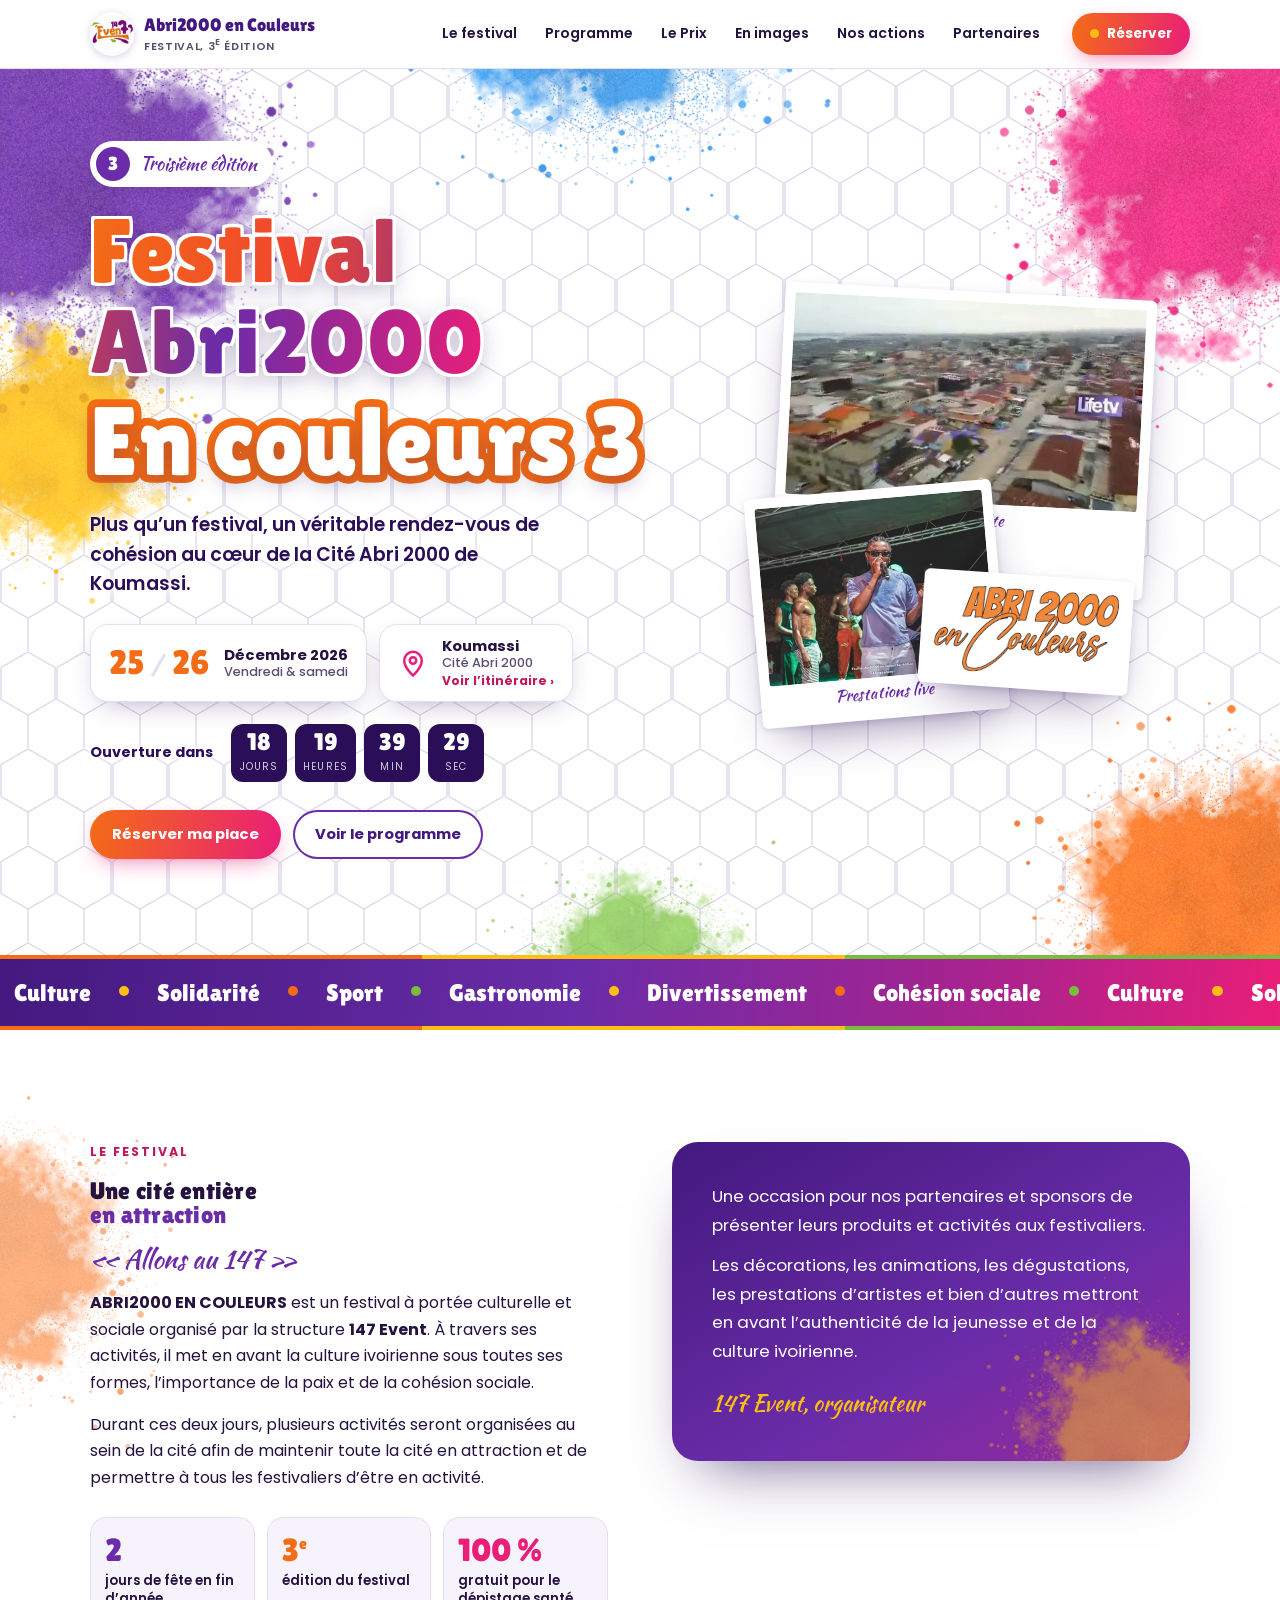
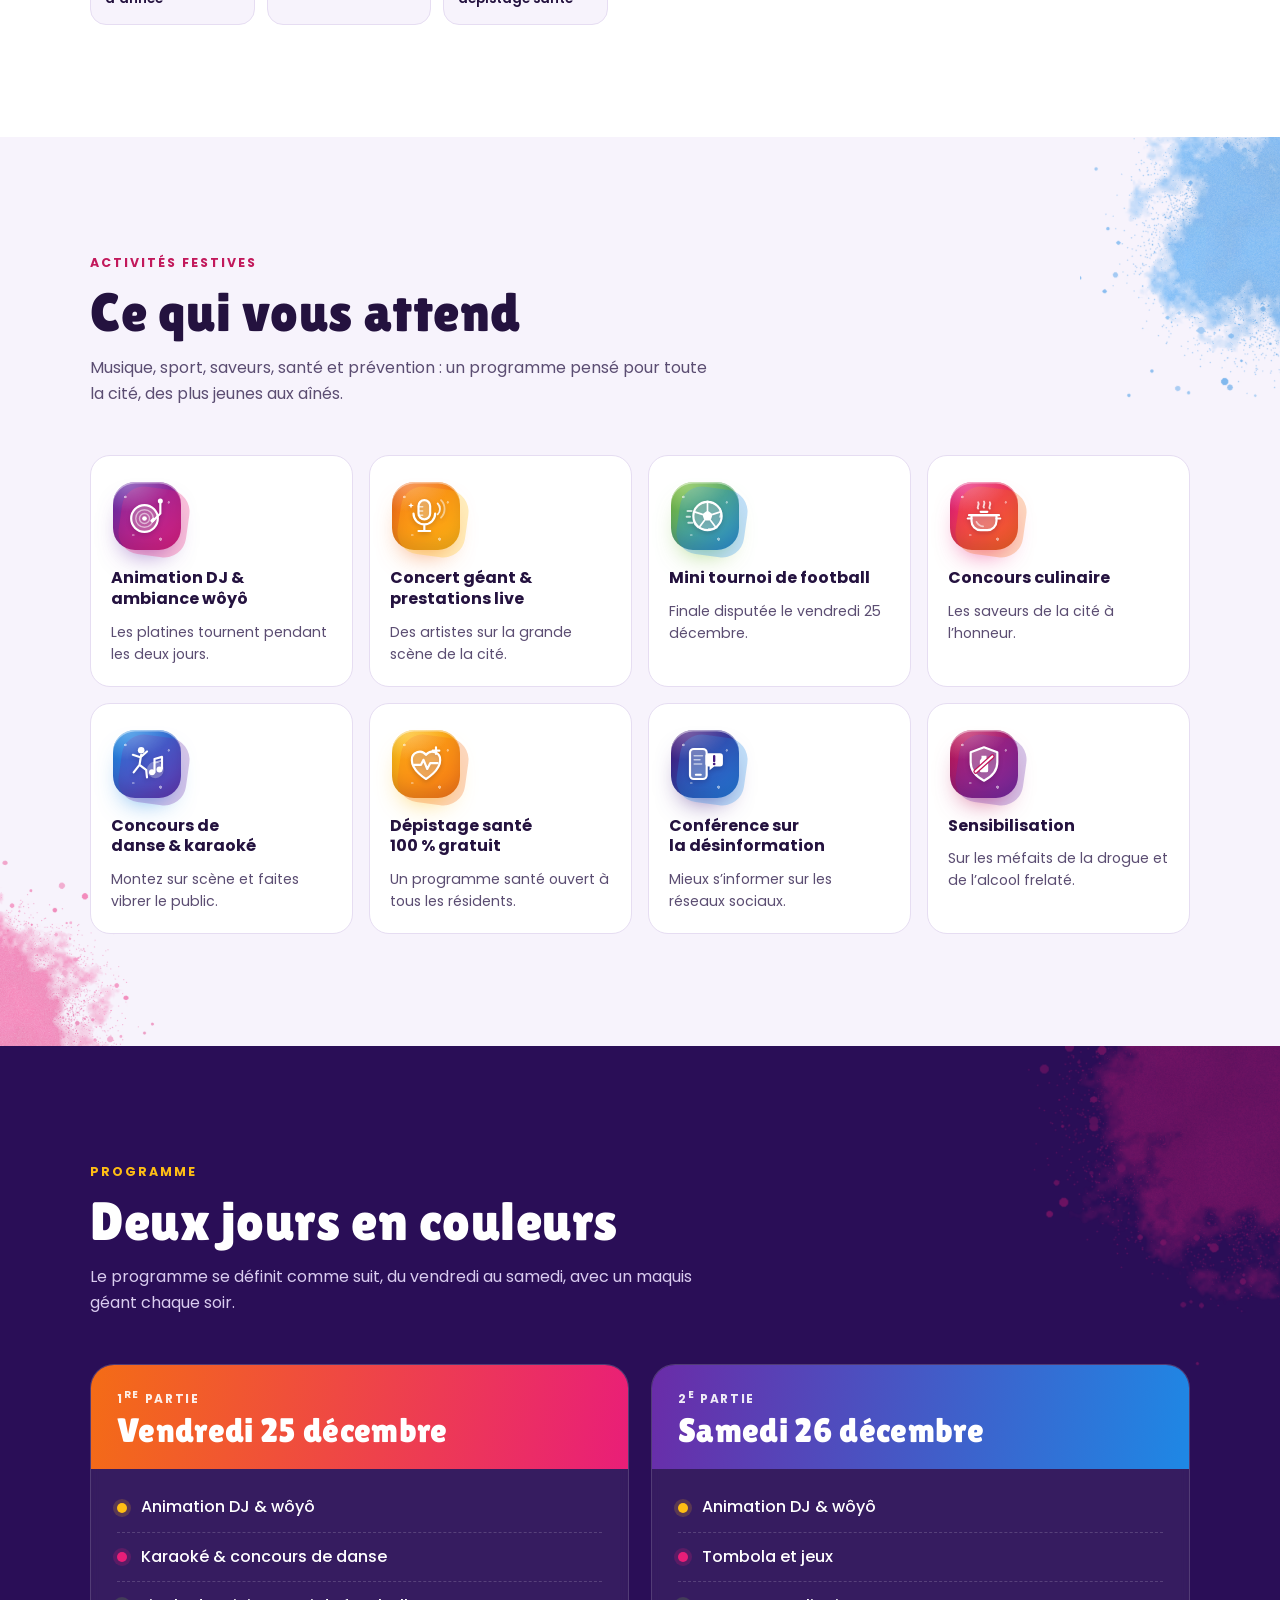
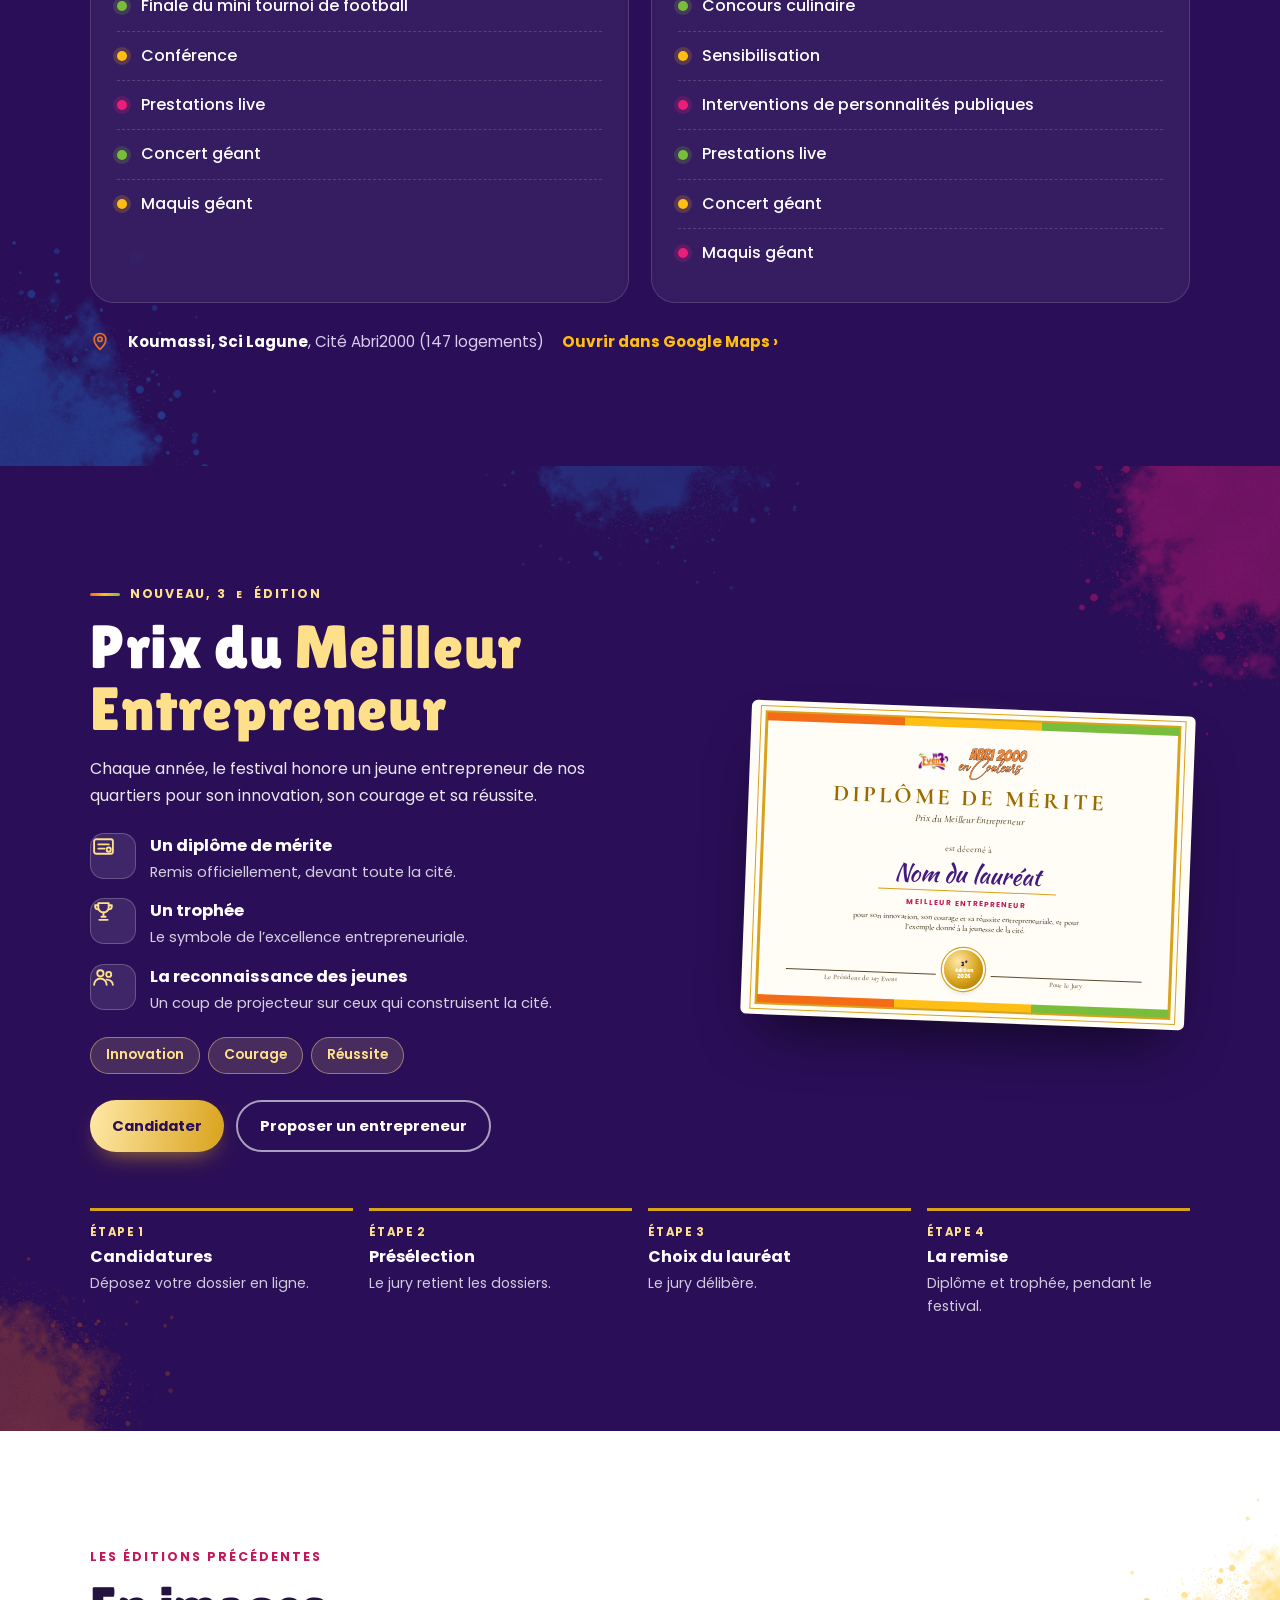
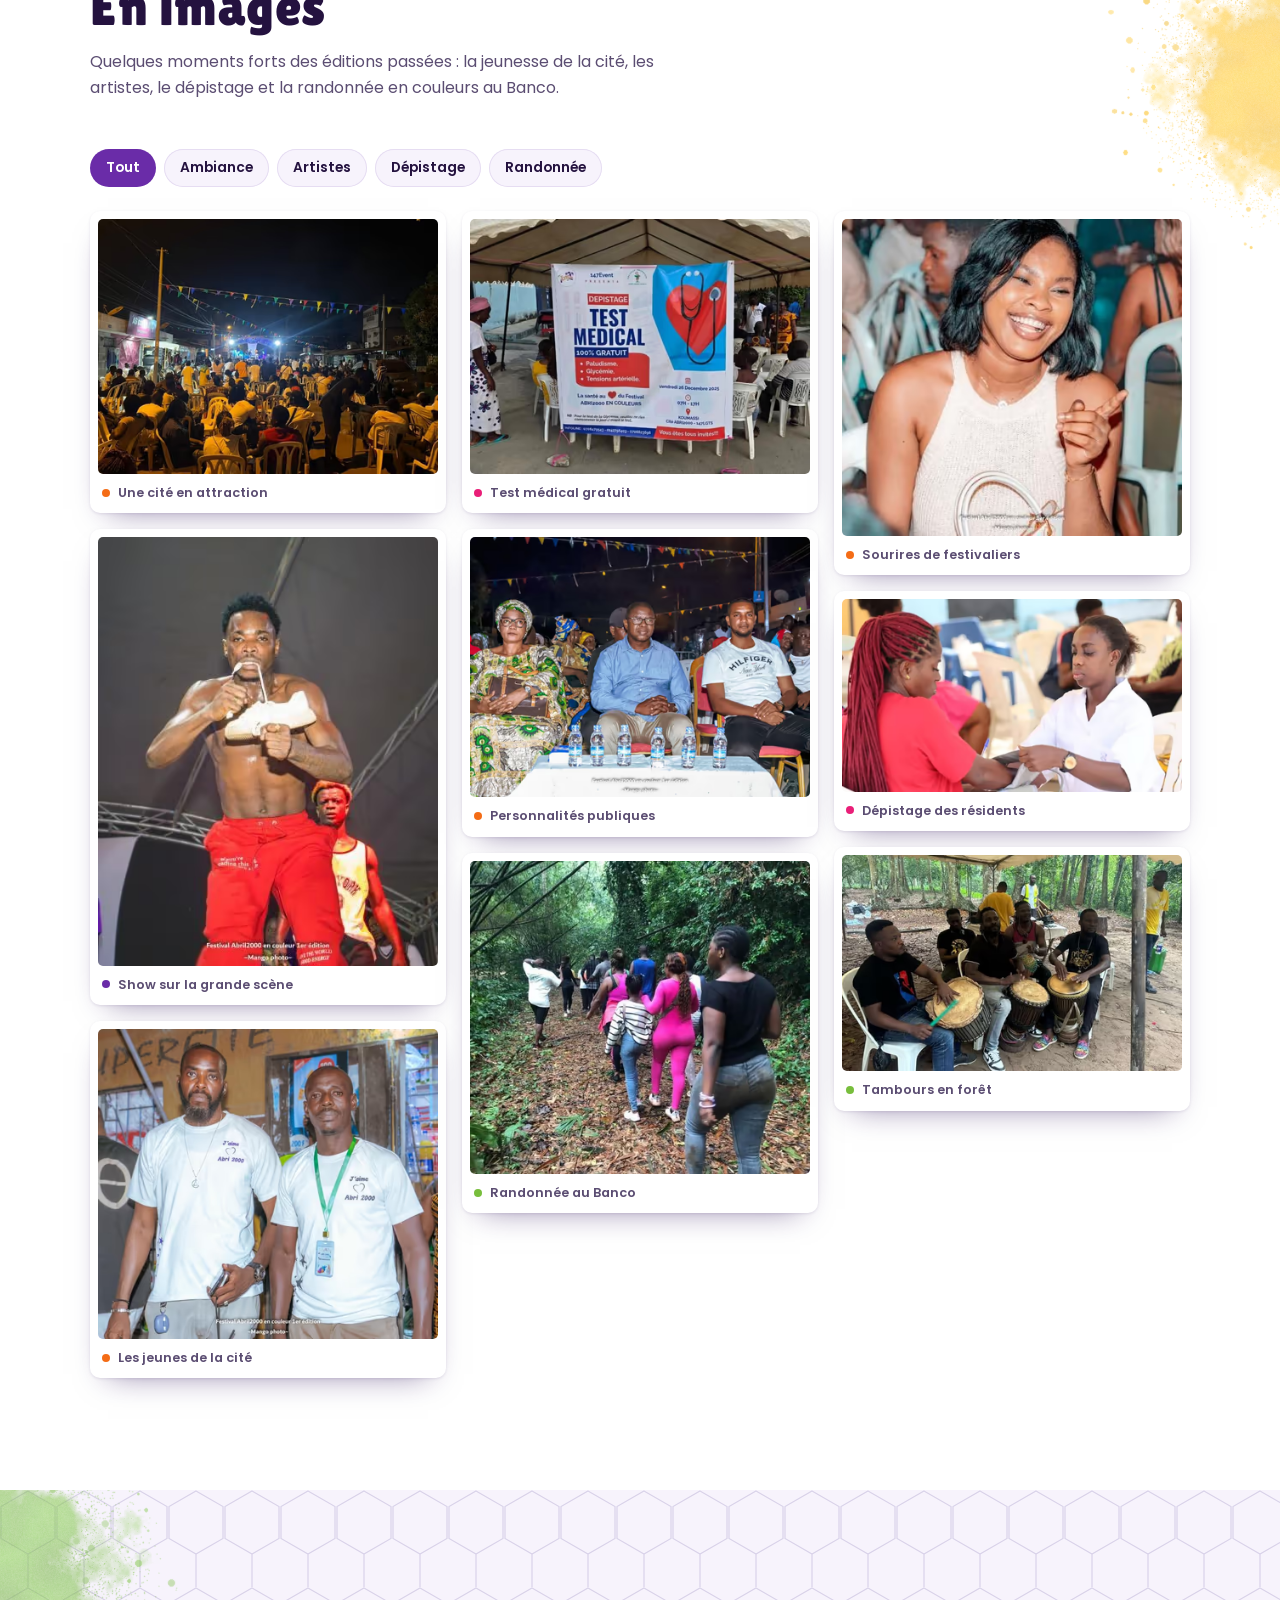
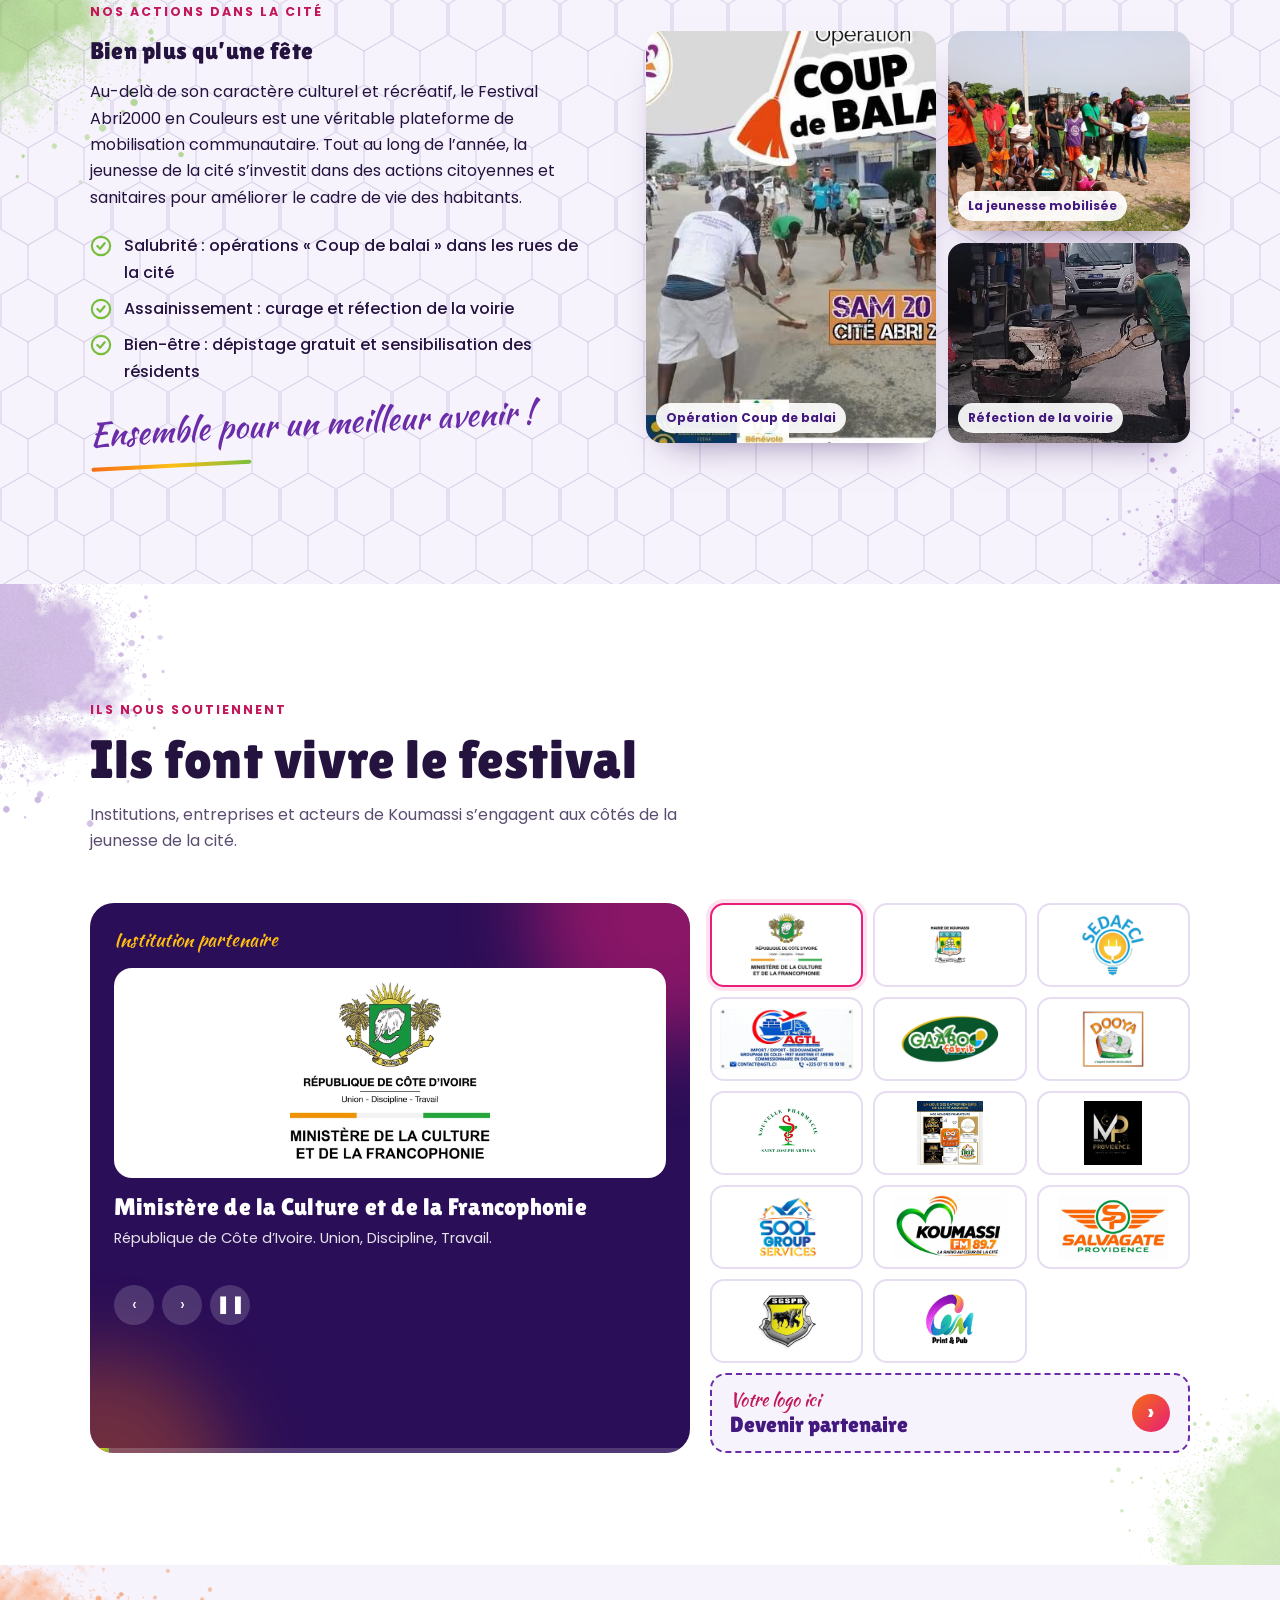
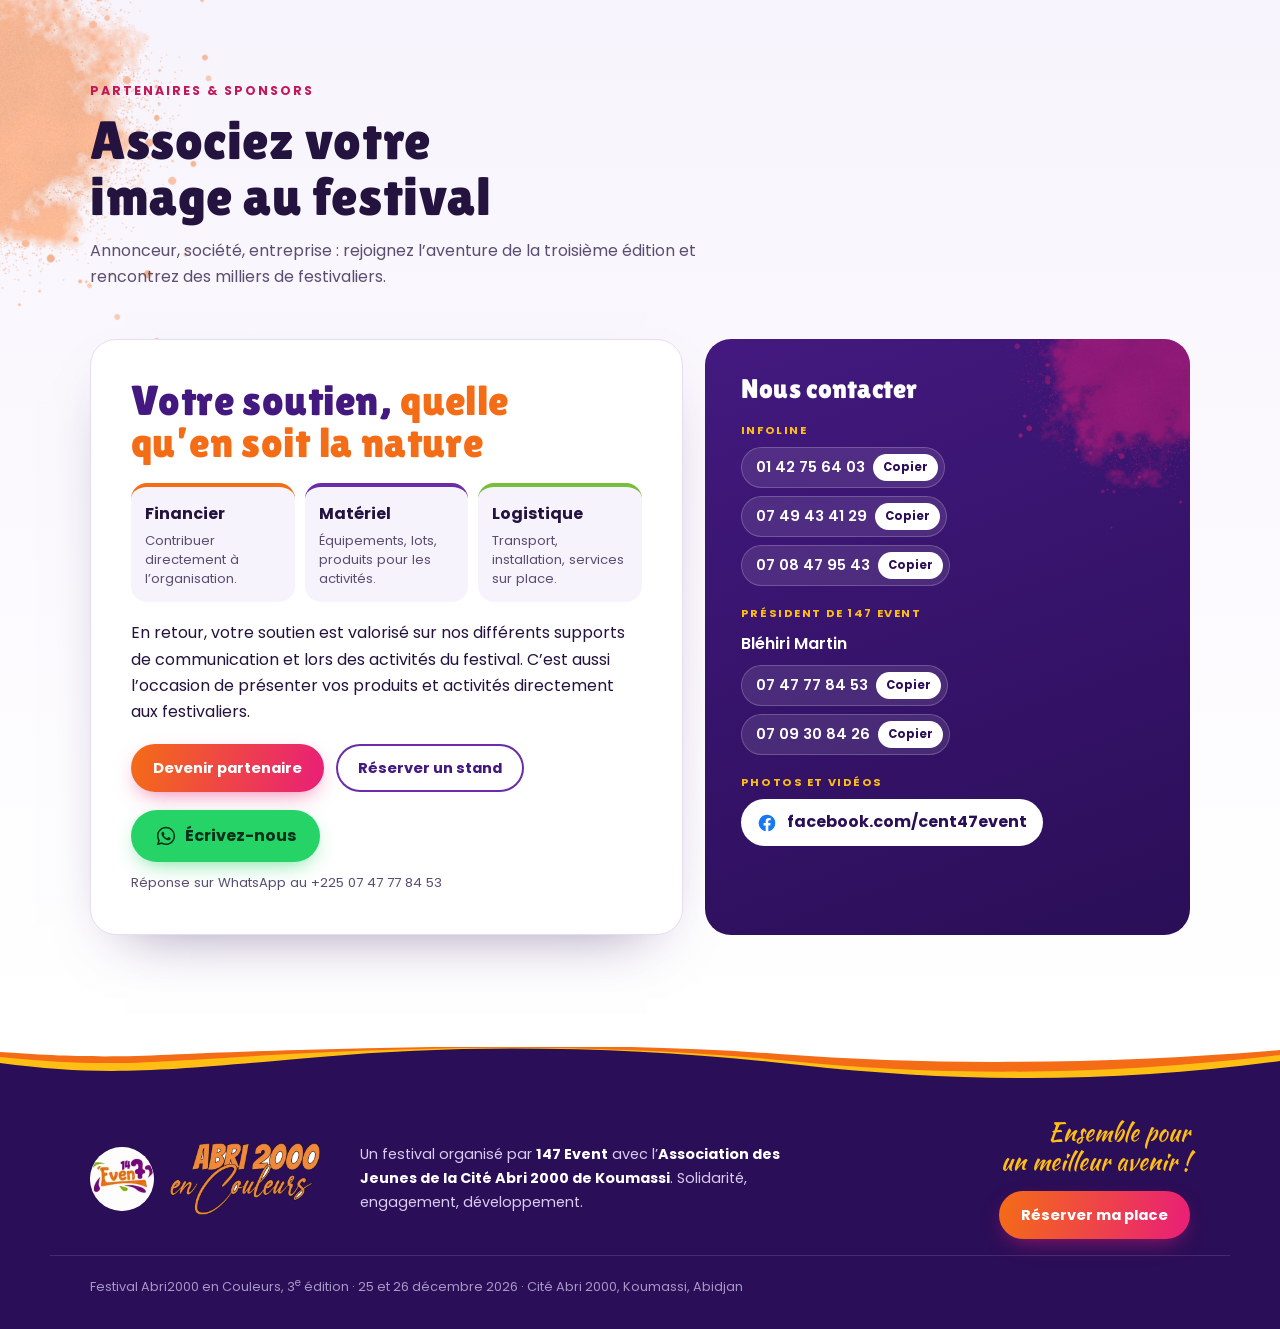
==== commit 9f6fd060: "Activités : défilement sur le côté sur téléphone, avec barre de progression Co-Authored-By: Claude S" ====
--- a/index.html
+++ b/index.html
@@ -54,7 +54,7 @@
   ]
 }
 </script>
-<link rel="stylesheet" href="assets/css/style.css?v=20261104c">
+<link rel="stylesheet" href="assets/css/style.css?v=20261104d">
 </head>
 <body>
 <nav class="nav" aria-label="Navigation principale">
@@ -197,6 +197,7 @@
       <article class="activite"><div class="pastille" style="--c1:var(--violet-profond);--c2:var(--bleu)"><svg viewBox="0 0 48 48" aria-hidden="true"><rect x="6" y="6" width="20" height="36" rx="4.5" fill="#fff" fill-opacity=".28"/><rect x="6" y="6" width="20" height="36" rx="4.5" fill="none" stroke="#fff" stroke-width="2.6" stroke-linecap="round" stroke-linejoin="round"/><path d="M13 37h6" stroke="#fff" stroke-width="2.4" stroke-linecap="round"/><path d="M11 14h10M11 19h7M11 24h9" stroke="#fff" stroke-opacity=".6" stroke-width="1.8" stroke-linecap="round"/><path d="M28 11h14a3.5 3.5 0 0 1 3.5 3.5v9A3.5 3.5 0 0 1 42 27h-7l-5.5 4.5V27H28a3.5 3.5 0 0 1-3.5-3.5v-9A3.5 3.5 0 0 1 28 11z" fill="#fff"/><path d="M35 14.5v6" style="stroke:var(--c1)" stroke-width="2.8" stroke-linecap="round"/><circle cx="35" cy="24" r="1.6" style="fill:var(--c1)"/></svg></div><h3>Conférence sur la désinformation</h3><p>Mieux s’informer sur les réseaux sociaux.</p></article>
       <article class="activite"><div class="pastille" style="--c1:#C2185B;--c2:var(--violet)"><svg viewBox="0 0 48 48" aria-hidden="true"><path d="M24 4l16 6v12c0 10.5-7 17.5-16 22-9-4.5-16-11.5-16-22V10z" fill="#fff" fill-opacity=".28"/><path d="M24 4l16 6v12c0 10.5-7 17.5-16 22-9-4.5-16-11.5-16-22V10z" fill="none" stroke="#fff" stroke-width="2.6" stroke-linecap="round" stroke-linejoin="round"/><path d="M21 14h6v3l2 3v12a2 2 0 0 1-2 2h-6a2 2 0 0 1-2-2V20l2-3z" fill="#fff"/><path d="M14 33L34 15" stroke="#fff" stroke-width="5.5" stroke-linecap="round" style="stroke:var(--c1)"/><path d="M14 33L34 15" stroke="#fff" stroke-width="2.6" stroke-linecap="round"/></svg></div><h3>Sensibilisation</h3><p>Sur les méfaits de la drogue et de l’alcool frelaté.</p></article>
     </div>
+    <div class="glisse" aria-hidden="true"><div class="glisse-piste"><i></i></div><span>Faites glisser</span></div>
   </div>
 </section>
 
@@ -490,7 +491,7 @@
   </div>
 </dialog>
 <div class="toast" id="toast" hidden></div>
-<script src="assets/js/main.js?v=20261104"></script>
+<script src="assets/js/main.js?v=20261104d"></script>
 <script src="assets/js/reservation.js?v=20261104"></script>
 <script src="assets/js/partenaires.js?v=20261104"></script>
 </body>
--- a/assets/css/style.css
+++ b/assets/css/style.css
@@ -526,3 +526,15 @@
 .px-sceau{width:9.6cqw;height:9.6cqw;border-radius:50%;display:grid;place-items:center;text-align:center;color:#fff;font-family:var(--display);font-size:1.5cqw;line-height:1.05;background:radial-gradient(circle at 35% 30%,#FFE9A8,#D9A21B 55%,#9C6B00);box-shadow:0 0 0 .5cqw #fff,0 0 0 .8cqw #D9A21B,0 1cqw 2cqw -1cqw rgba(0,0,0,.4)}
 .px-sceau span{display:block;color:var(--violet-nuit)}
 @media (max-width:900px){.px-dip{width:min(100%,420px);transform:rotate(1.6deg)}}
+
+/* activités : défilement sur le côté sur téléphone */
+.glisse{display:none}
+@media (max-width:760px){
+  .grille-activites{display:flex;grid-template-columns:none;gap:14px;overflow-x:auto;scroll-snap-type:x mandatory;scroll-padding-inline:var(--gouttiere);margin-inline:calc(var(--gouttiere) * -1);padding:6px var(--gouttiere) 18px;overscroll-behavior-x:contain;-webkit-overflow-scrolling:touch;scrollbar-width:none}
+  .grille-activites::-webkit-scrollbar{display:none}
+  .grille-activites .activite{flex:0 0 min(78%,300px);scroll-snap-align:start}
+  .glisse{position:relative;z-index:2;display:flex;align-items:center;gap:12px;margin-top:2px}
+  .glisse-piste{position:relative;flex:1;height:5px;border-radius:5px;background:var(--trait);overflow:hidden}
+  .glisse-piste i{position:absolute;top:0;left:0;height:100%;width:30%;border-radius:5px;background:linear-gradient(90deg,var(--orange),var(--rose))}
+  .glisse span{font-size:.78rem;font-weight:600;color:var(--encre-douce);letter-spacing:.04em;white-space:nowrap}
+}
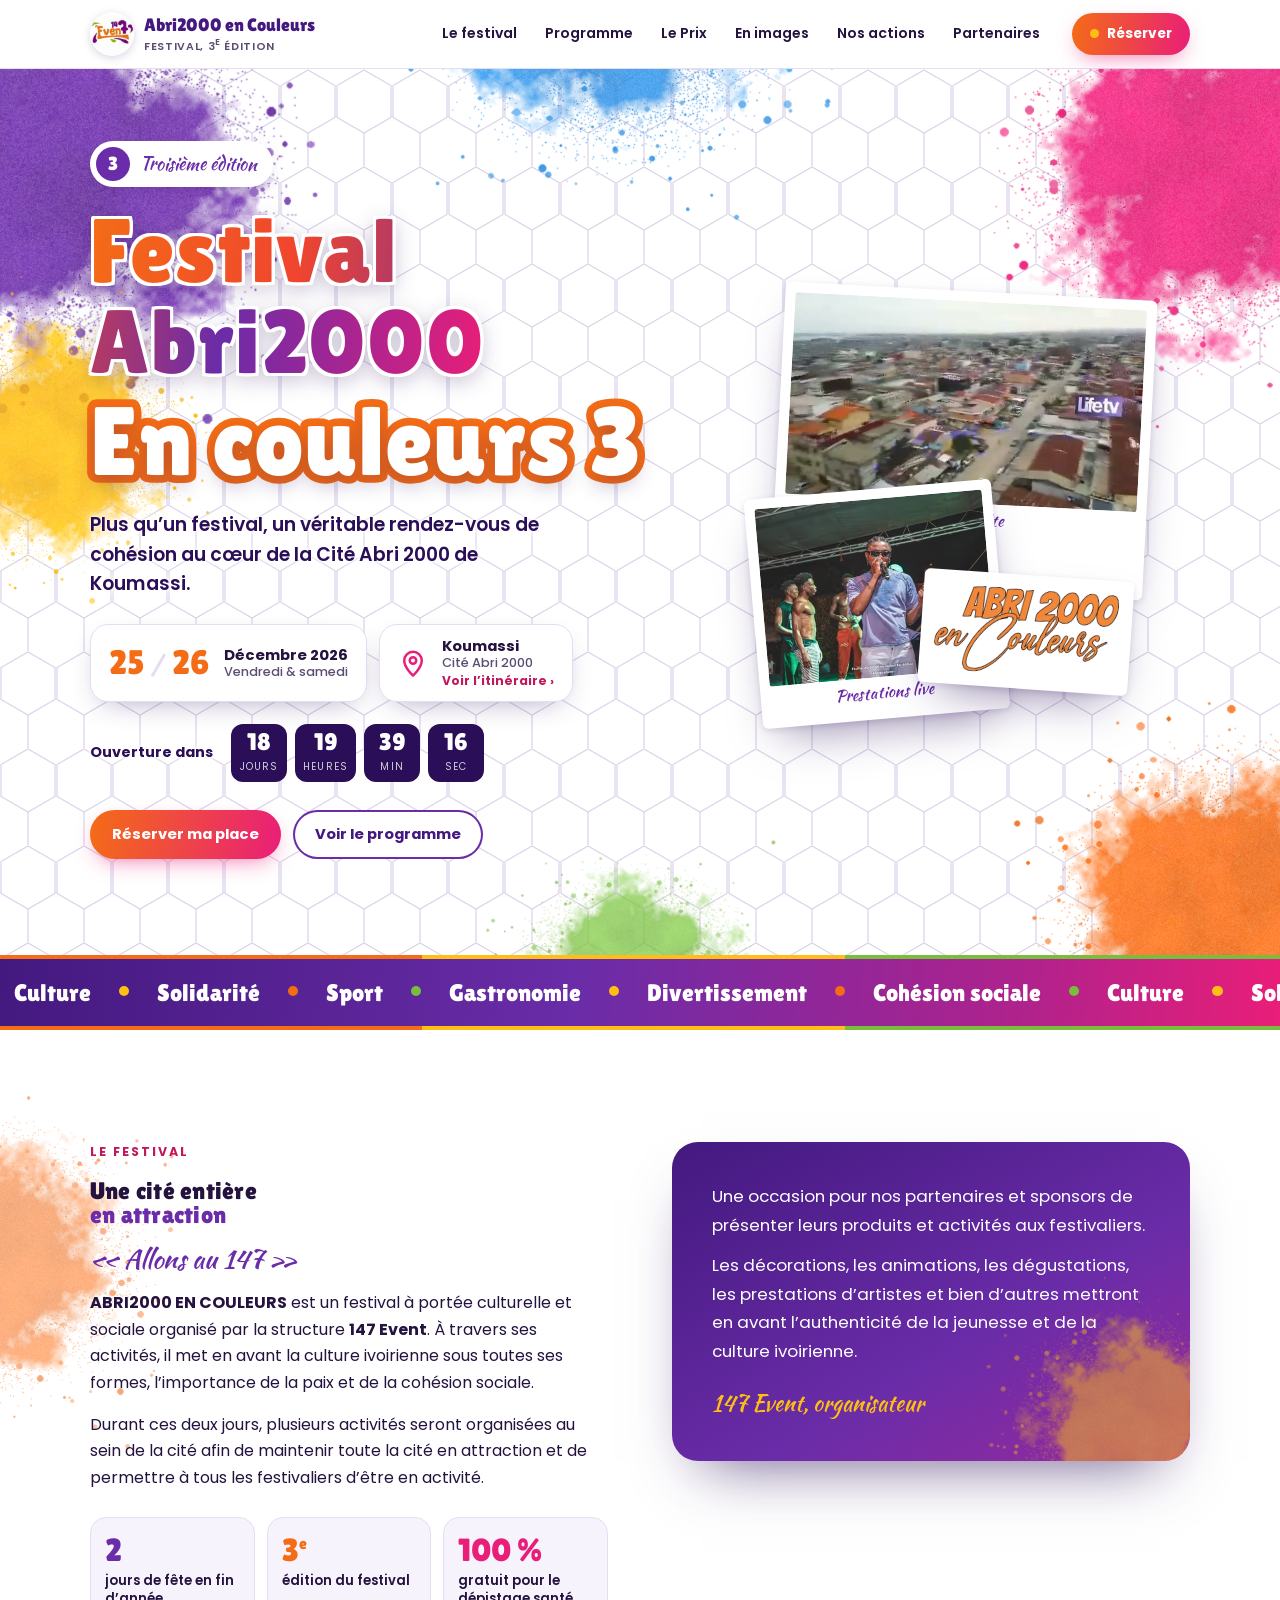
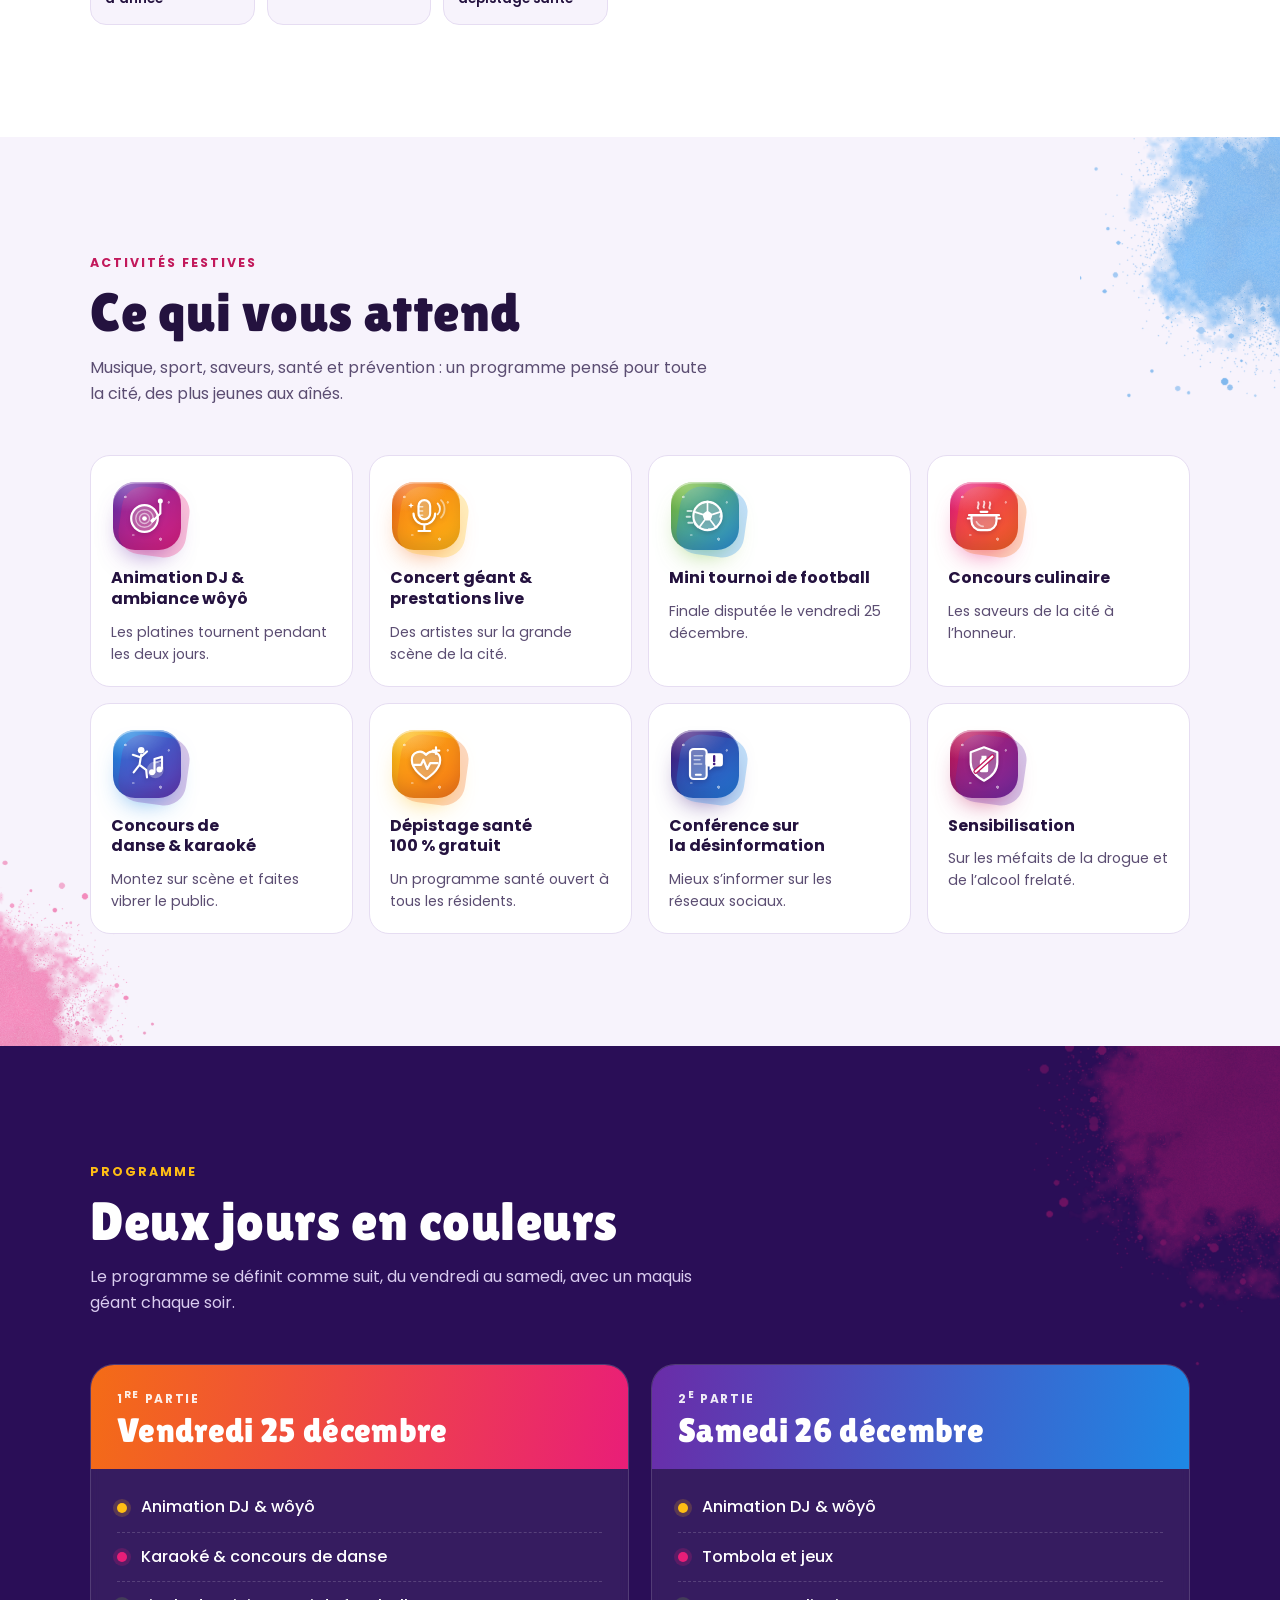
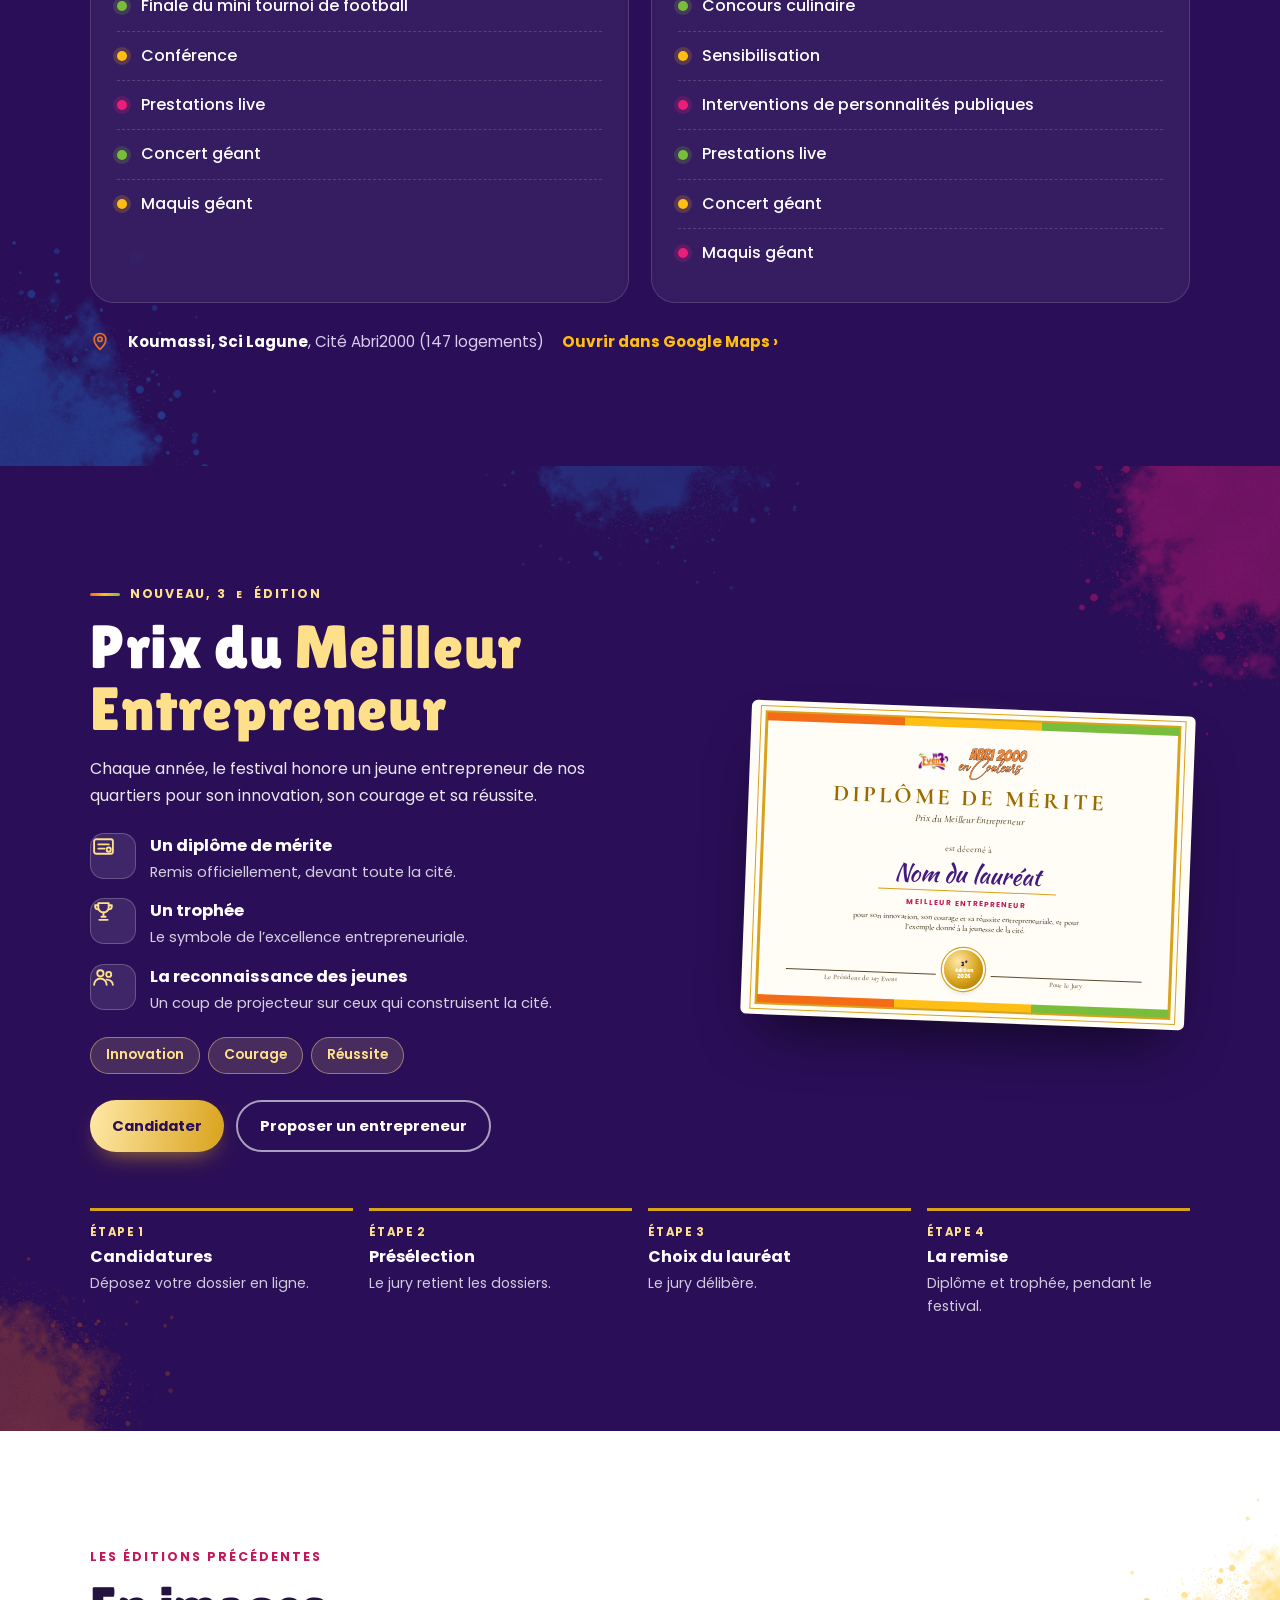
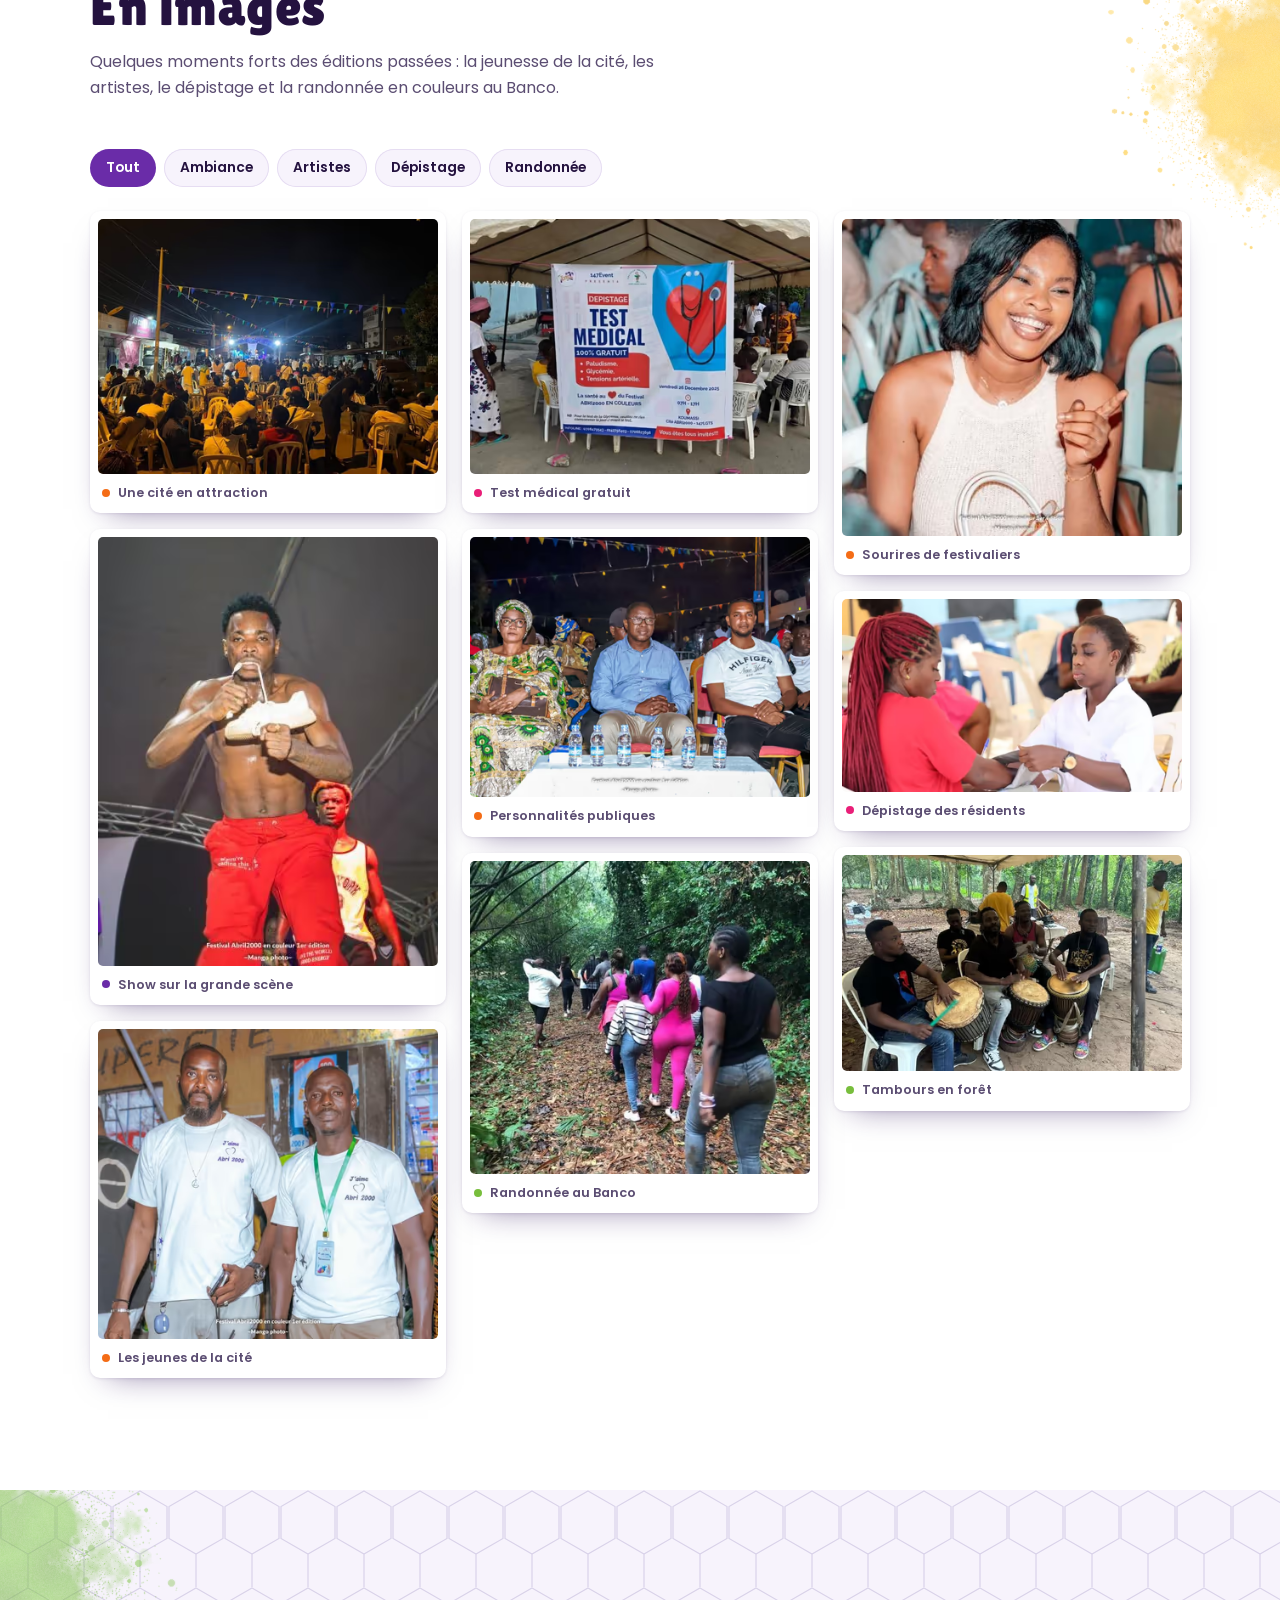
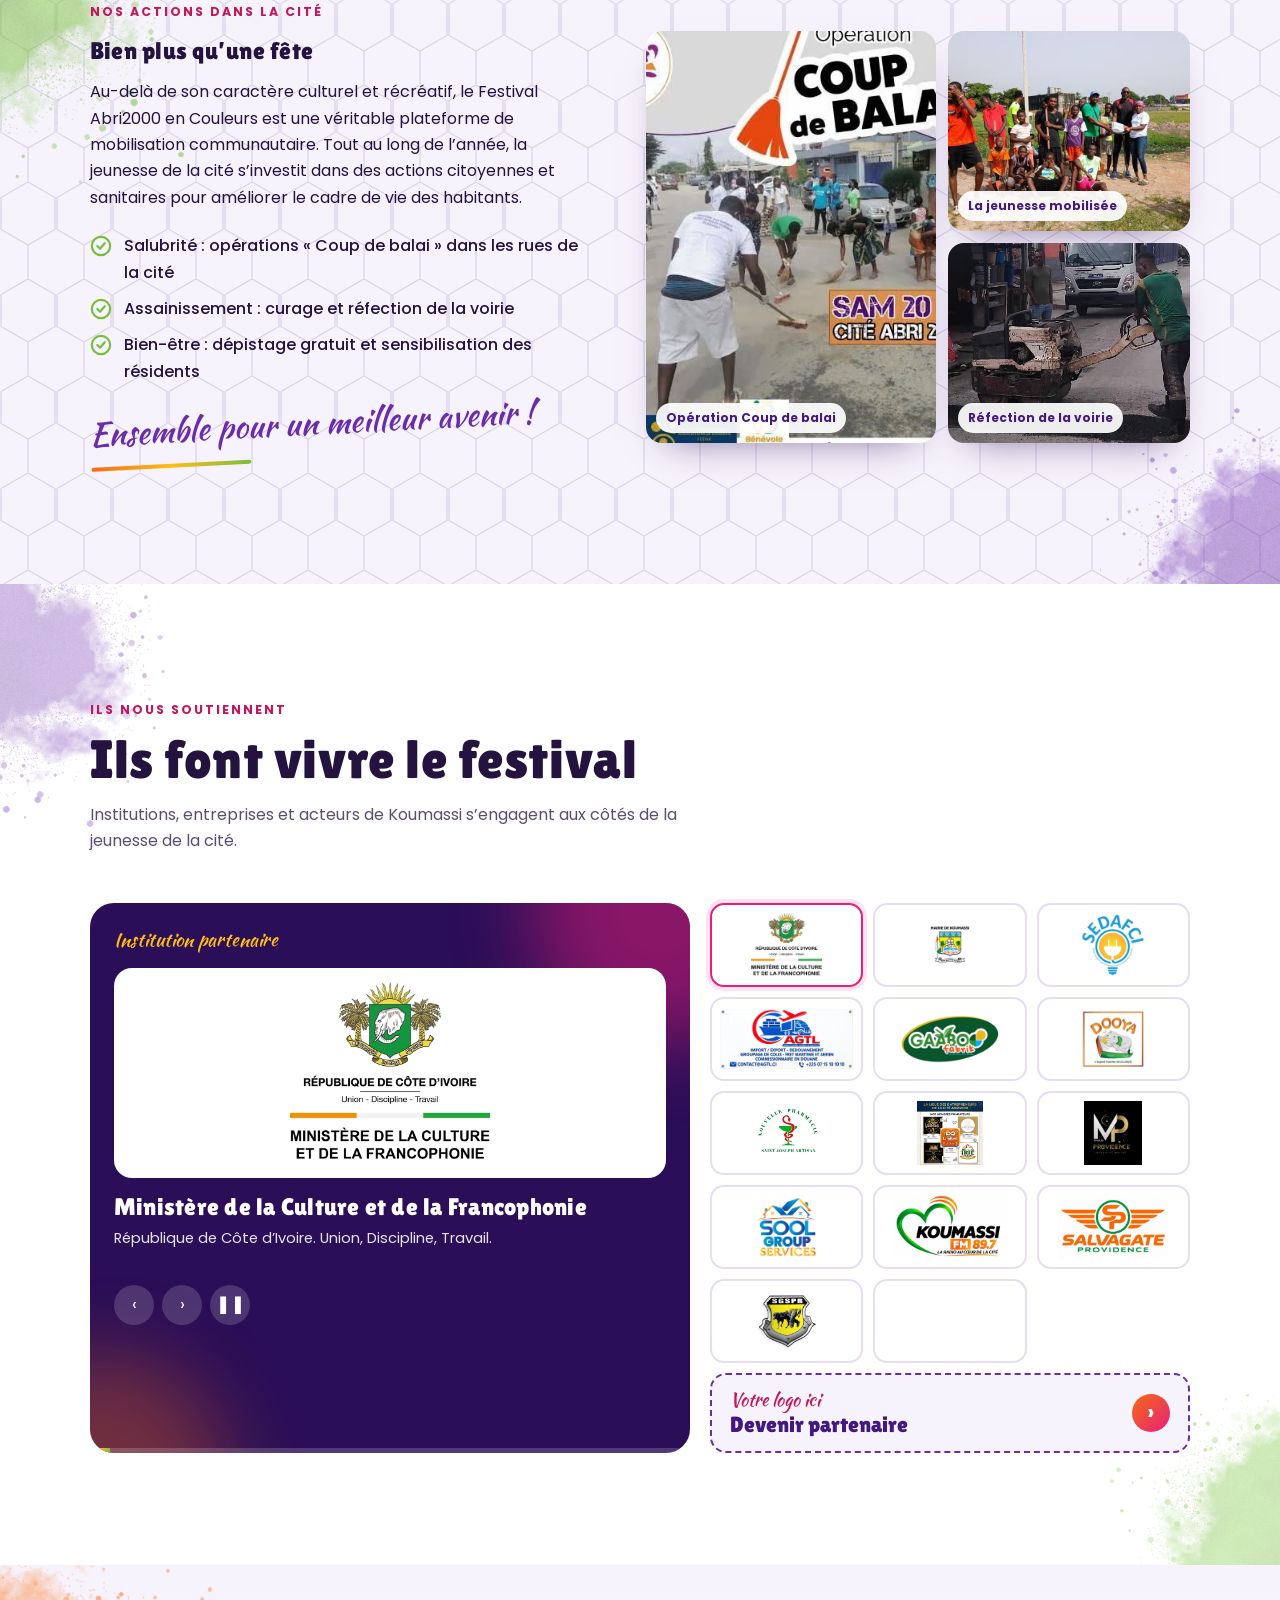
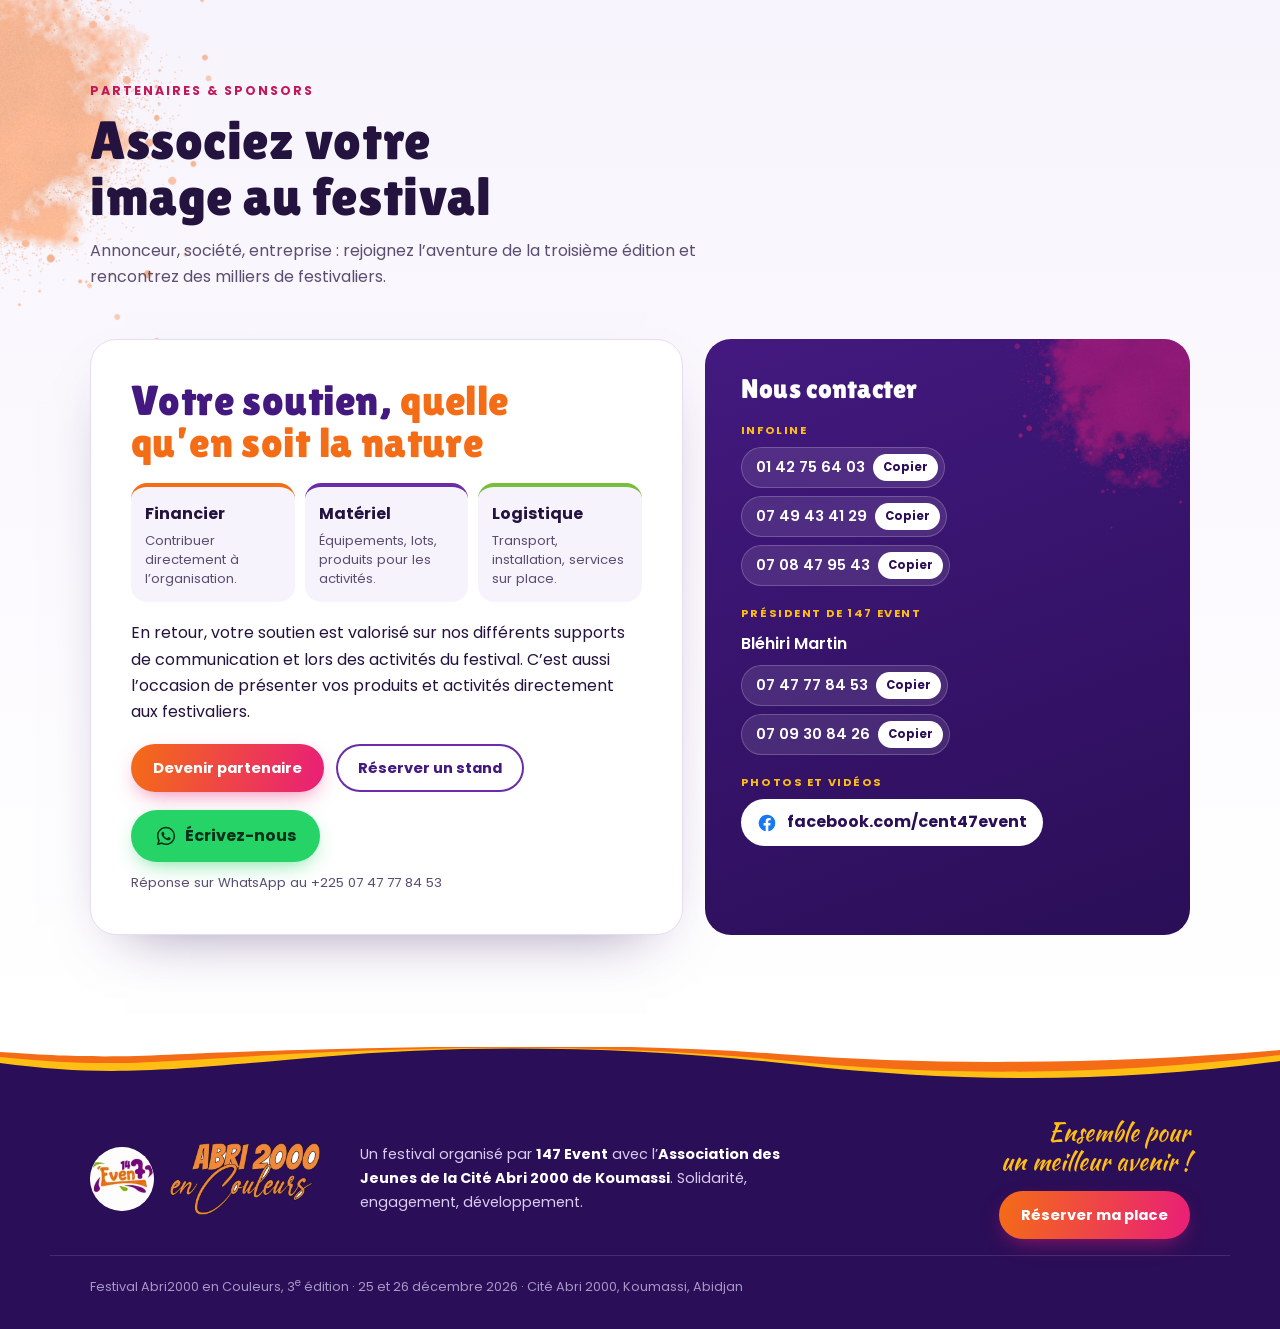
==== commit 68d7d1d4: "Galerie En images : défilement sur le côté sur téléphone, photos à hauteur égale Co-Authored-By: Cla" ====
--- a/index.html
+++ b/index.html
@@ -54,7 +54,7 @@
   ]
 }
 </script>
-<link rel="stylesheet" href="assets/css/style.css?v=20261104d">
+<link rel="stylesheet" href="assets/css/style.css?v=20261104e">
 </head>
 <body>
 <nav class="nav" aria-label="Navigation principale">
@@ -324,6 +324,7 @@
       <figure data-c="sante" style="--c:var(--rose)"><button type="button"><picture><source type="image/avif" srcset="assets/img/depistage-soins-400.avif 400w, assets/img/depistage-soins-800.avif 800w, assets/img/depistage-soins-1080.avif 1080w" sizes="(max-width: 600px) 92vw, (max-width: 1000px) 46vw, 360px"><source type="image/webp" srcset="assets/img/depistage-soins-400.webp 400w, assets/img/depistage-soins-800.webp 800w, assets/img/depistage-soins-1080.webp 1080w" sizes="(max-width: 600px) 92vw, (max-width: 1000px) 46vw, 360px"><img decoding="async" src="assets/img/depistage-soins.jpg" alt="Une infirmière effectue un test auprès d’une résidente" width="1080" height="611" loading="lazy"></picture></button><figcaption>Dépistage des résidents</figcaption></figure>
       <figure data-c="randonnee" style="--c:var(--vert)"><button type="button"><picture><source type="image/avif" srcset="assets/img/randonnee-tambours-400.avif 400w, assets/img/randonnee-tambours-800.avif 800w, assets/img/randonnee-tambours-943.avif 943w" sizes="(max-width: 600px) 92vw, (max-width: 1000px) 46vw, 360px"><source type="image/webp" srcset="assets/img/randonnee-tambours-400.webp 400w, assets/img/randonnee-tambours-800.webp 800w, assets/img/randonnee-tambours-943.webp 943w" sizes="(max-width: 600px) 92vw, (max-width: 1000px) 46vw, 360px"><img decoding="async" src="assets/img/randonnee-tambours.jpg" alt="Des jeunes jouent du tambour en forêt" width="943" height="600" loading="lazy"></picture></button><figcaption>Tambours en forêt</figcaption></figure>
     </div>
+    <div class="glisse" aria-hidden="true"><div class="glisse-piste"><i></i></div><span>Faites glisser</span></div>
   </div>
 </section>
 
@@ -491,7 +492,7 @@
   </div>
 </dialog>
 <div class="toast" id="toast" hidden></div>
-<script src="assets/js/main.js?v=20261104d"></script>
+<script src="assets/js/main.js?v=20261104e"></script>
 <script src="assets/js/reservation.js?v=20261104"></script>
 <script src="assets/js/partenaires.js?v=20261104"></script>
 </body>
--- a/assets/css/style.css
+++ b/assets/css/style.css
@@ -538,3 +538,11 @@
   .glisse-piste i{position:absolute;top:0;left:0;height:100%;width:30%;border-radius:5px;background:linear-gradient(90deg,var(--orange),var(--rose))}
   .glisse span{font-size:.78rem;font-weight:600;color:var(--encre-douce);letter-spacing:.04em;white-space:nowrap}
 }
+
+/* galerie : défilement sur le côté sur téléphone, photos à hauteur égale et sans recadrage */
+@media (max-width:760px){
+  .mur{columns:auto;display:flex;align-items:flex-start;gap:14px;overflow-x:auto;scroll-snap-type:x mandatory;scroll-padding-inline:var(--gouttiere);margin-inline:calc(var(--gouttiere) * -1);padding:6px var(--gouttiere) 18px;overscroll-behavior-x:contain;-webkit-overflow-scrolling:touch;scrollbar-width:none}
+  .mur::-webkit-scrollbar{display:none}
+  .mur figure{flex:0 0 auto;margin:0;scroll-snap-align:start}
+  .mur img{height:250px;width:auto;max-width:none}
+}
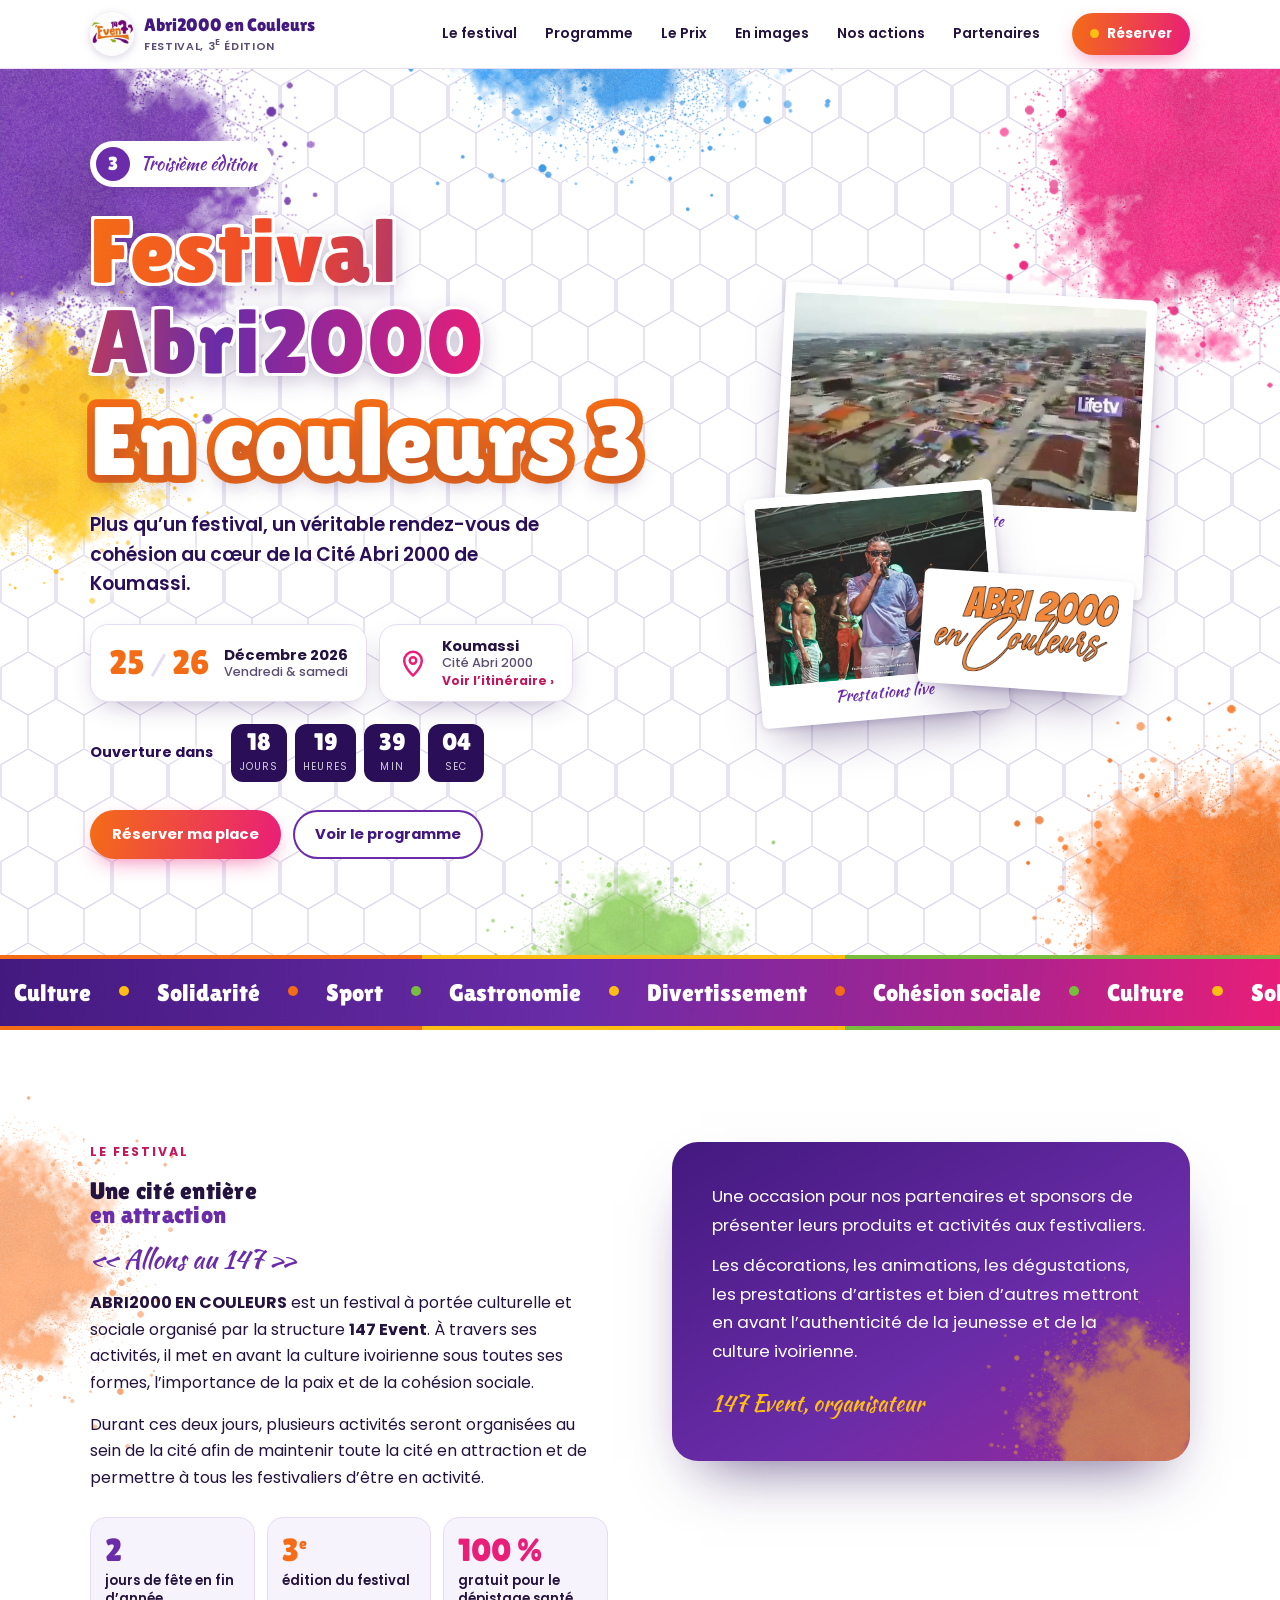
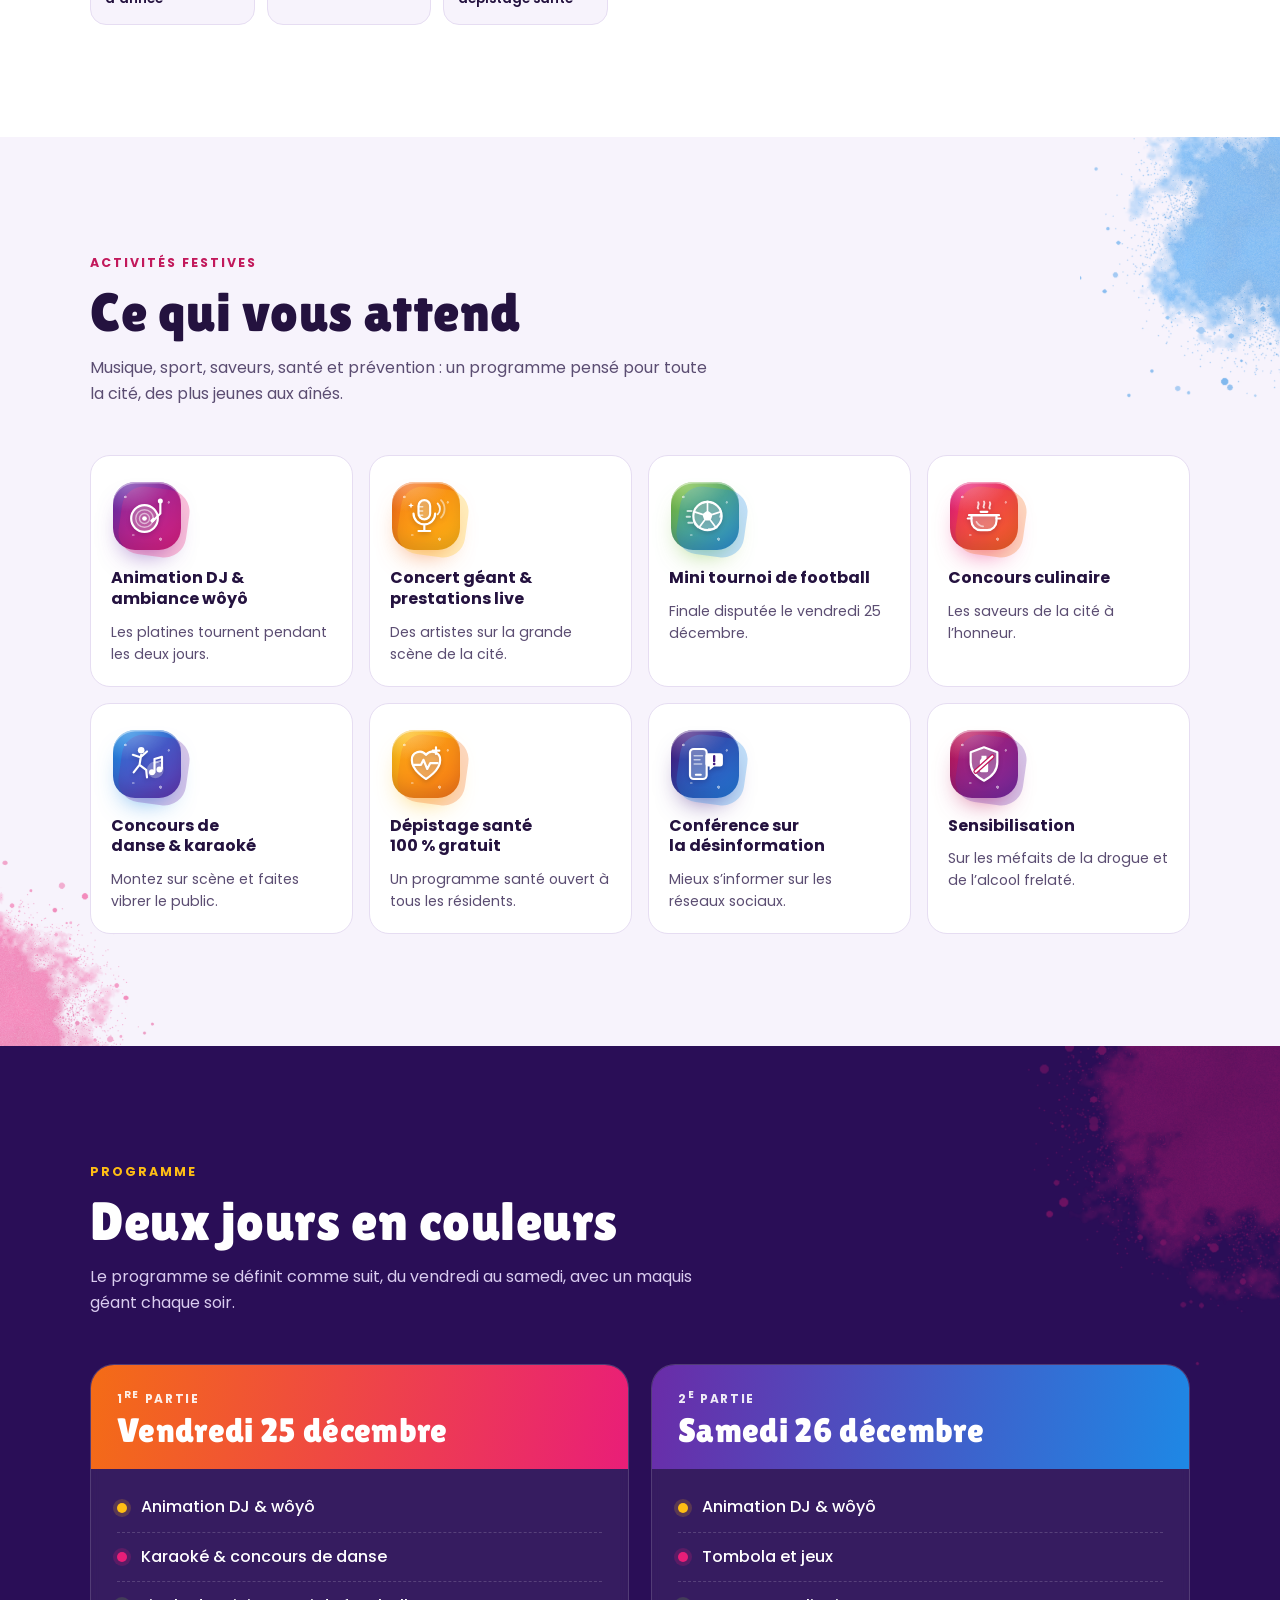
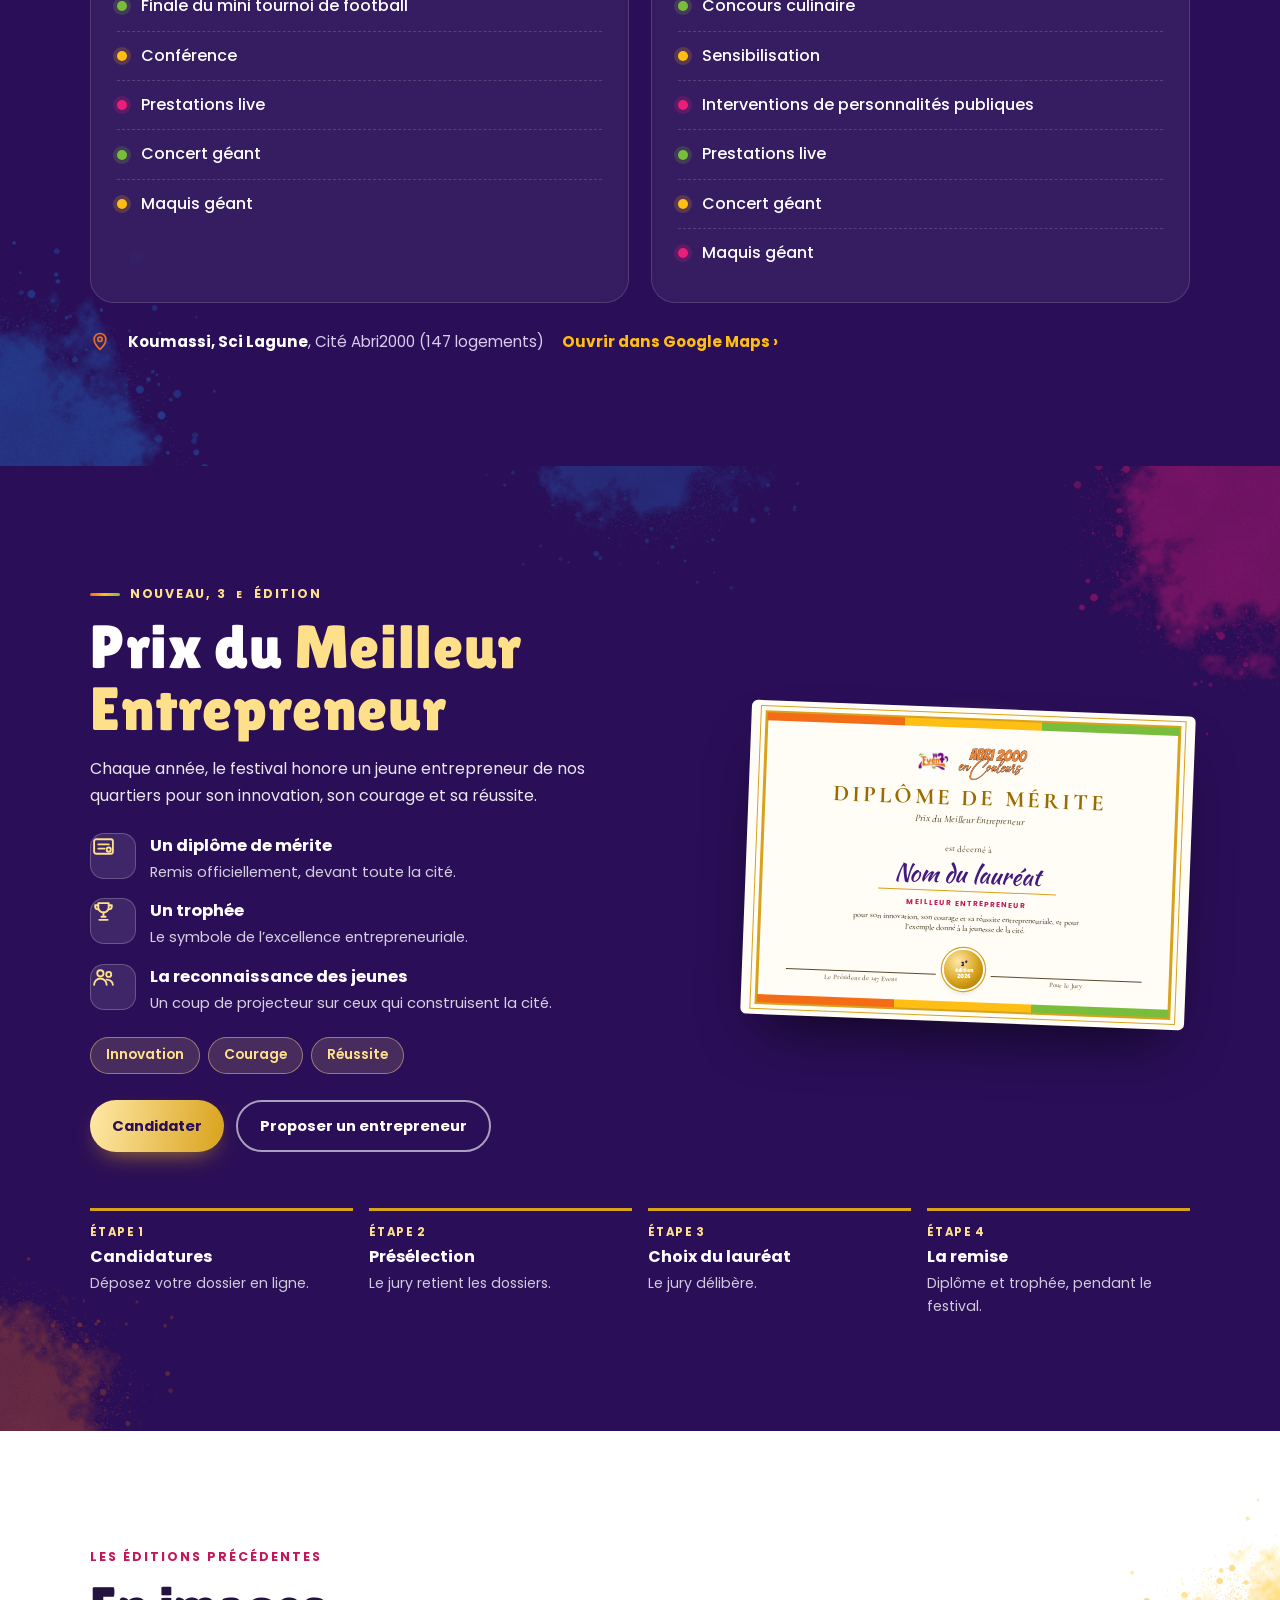
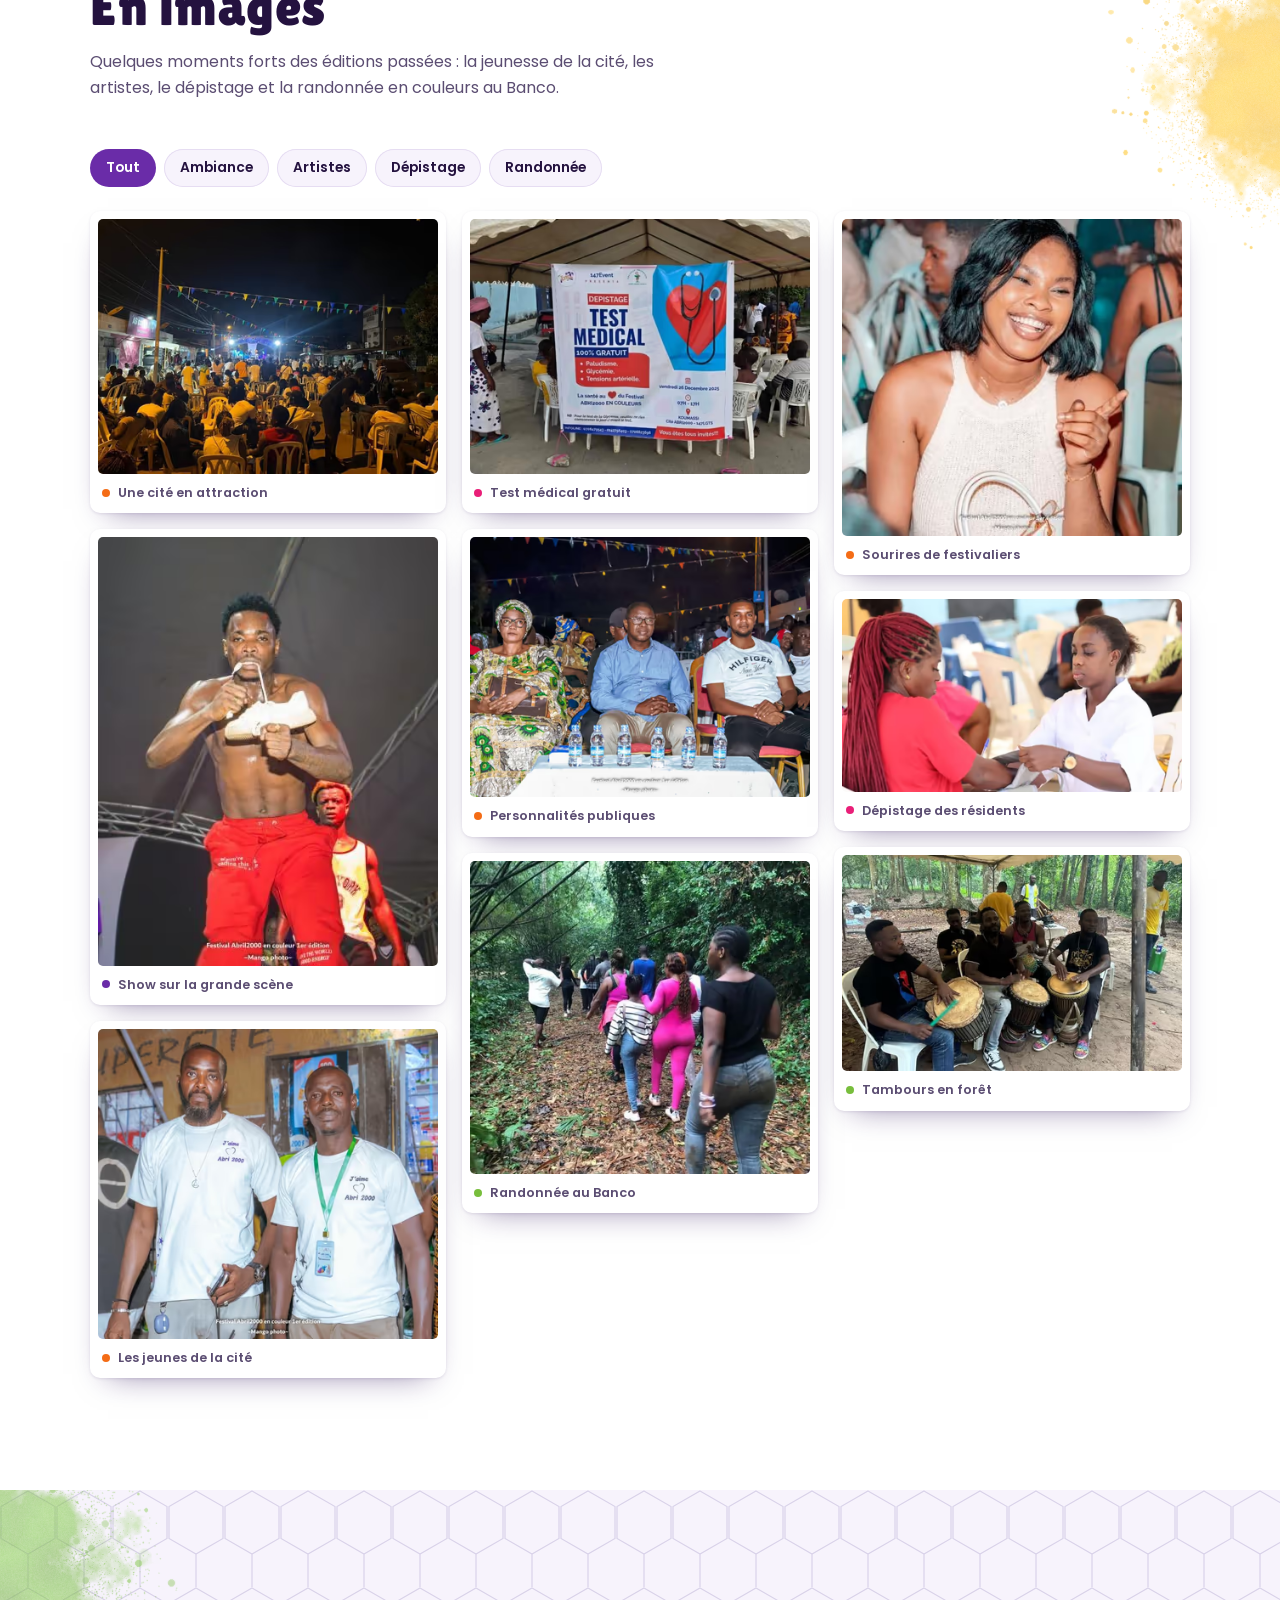
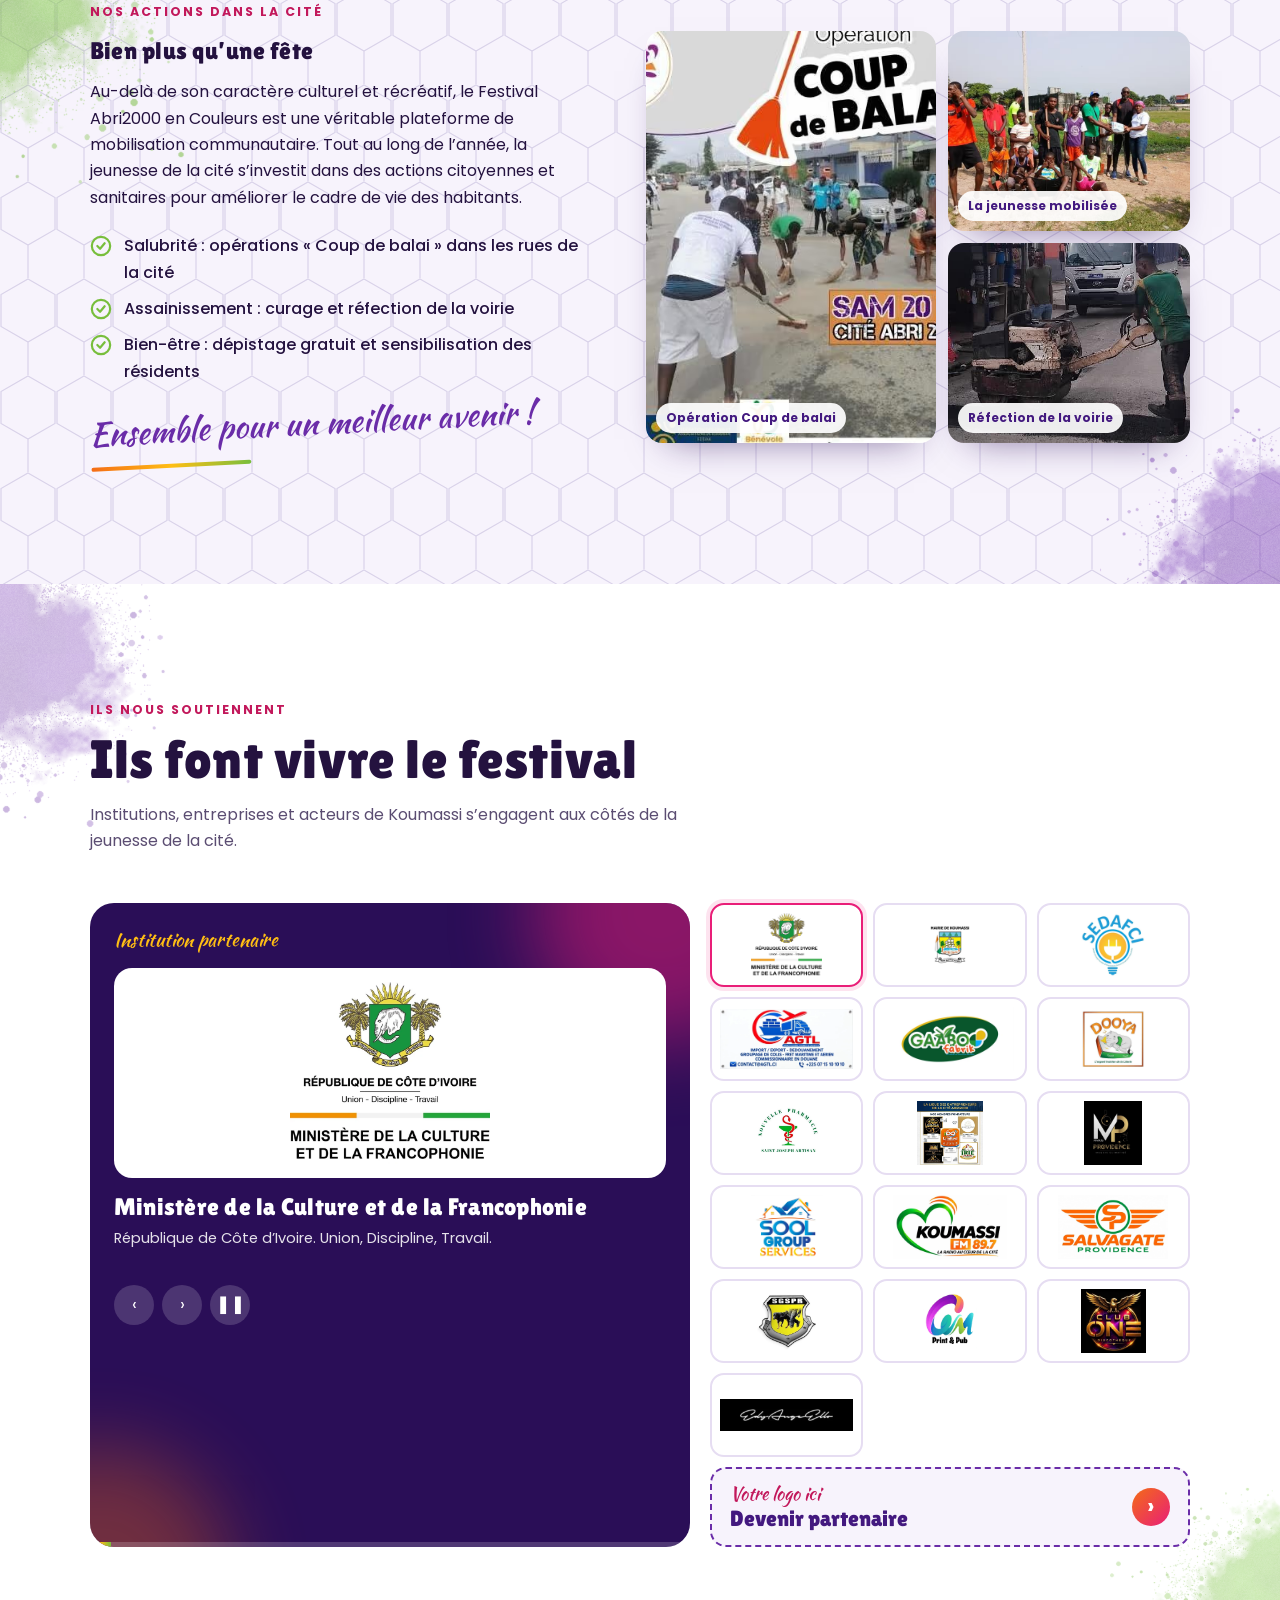
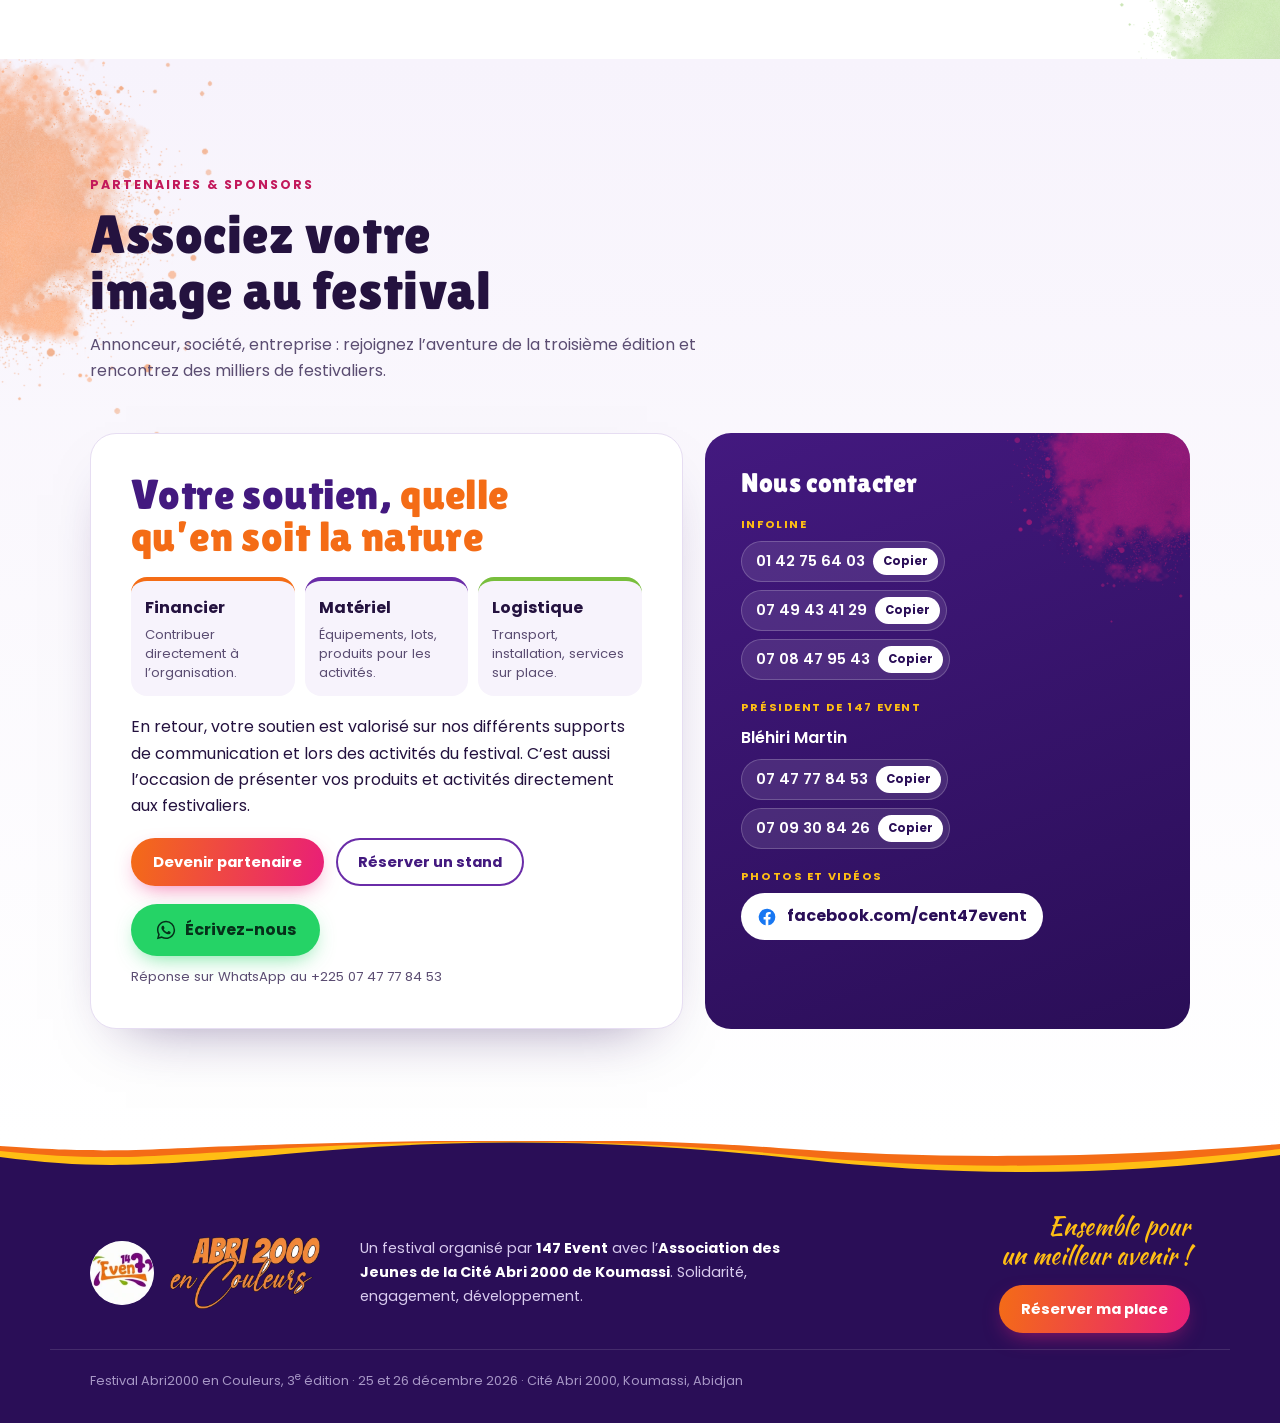
==== commit 978a933f: "Deux nouveaux partenaires : Club One Discothèque et Edy Ange Ello Co-Authored-By: Claude Sonnet 5.5 " ====
--- a/index.html
+++ b/index.html
@@ -54,7 +54,7 @@
   ]
 }
 </script>
-<link rel="stylesheet" href="assets/css/style.css?v=20261104e">
+<link rel="stylesheet" href="assets/css/style.css?v=20261107">
 </head>
 <body>
 <nav class="nav" aria-label="Navigation principale">
@@ -389,6 +389,8 @@
         <li><button type="button" data-niveau="Partenaire du festival" data-nom="Salvagate Providence" data-desc="Gestion VTC. Solutions professionnelles de gestion et d’exploitation de véhicules VTC, adaptées aux propriétaires et investisseurs souhaitant rentabiliser leur véhicule en toute sérénité." data-w="640" data-h="373" aria-label="Salvagate Providence"><img src="assets/img/partenaires/salvagate.webp" alt="" width="640" height="373" loading="lazy" decoding="async"></button></li>
         <li><button type="button" data-niveau="Partenaire du festival" data-nom="SGSPR" data-desc="Recrutement d’agent de sécurité privée." data-w="640" data-h="427" aria-label="SGSPR"><img src="assets/img/partenaires/sgspr.webp" alt="" width="640" height="427" loading="lazy" decoding="async"></button></li>
         <li><button type="button" data-niveau="Partenaire du festival" data-nom="CM Print &amp; Pub" data-desc="" data-w="640" data-h="748" aria-label="CM Print et Pub"><img src="assets/img/partenaires/cmprint.webp" alt="" width="640" height="748" loading="lazy" decoding="async"></button></li>
+        <li><button type="button" data-niveau="Partenaire du festival" data-nom="Club One Discothèque" data-desc="Discothèque." data-w="752" data-h="738" aria-label="Club One Discothèque"><img src="assets/img/partenaires/clubone.webp" alt="" width="752" height="738" loading="lazy" decoding="async"></button></li>
+        <li><button type="button" data-niveau="Partenaire du festival" data-nom="Edy Ange Ello" data-desc="" data-w="843" data-h="201" aria-label="Edy Ange Ello"><img src="assets/img/partenaires/edyangeello.webp" alt="" width="843" height="201" loading="lazy" decoding="async"></button></li>
         <li class="pv-vous-li"><a class="pv-vous" href="#reserver" data-reserver="partenaire"><span class="pv-vous-script">Votre logo ici</span><b>Devenir partenaire</b><span class="pv-vous-fleche" aria-hidden="true">›</span></a></li>
       </ul>
     </div>
@@ -492,8 +494,8 @@
   </div>
 </dialog>
 <div class="toast" id="toast" hidden></div>
-<script src="assets/js/main.js?v=20261104e"></script>
+<script src="assets/js/main.js?v=20261107"></script>
 <script src="assets/js/reservation.js?v=20261104"></script>
-<script src="assets/js/partenaires.js?v=20261104"></script>
+<script src="assets/js/partenaires.js?v=20261107"></script>
 </body>
 </html>
